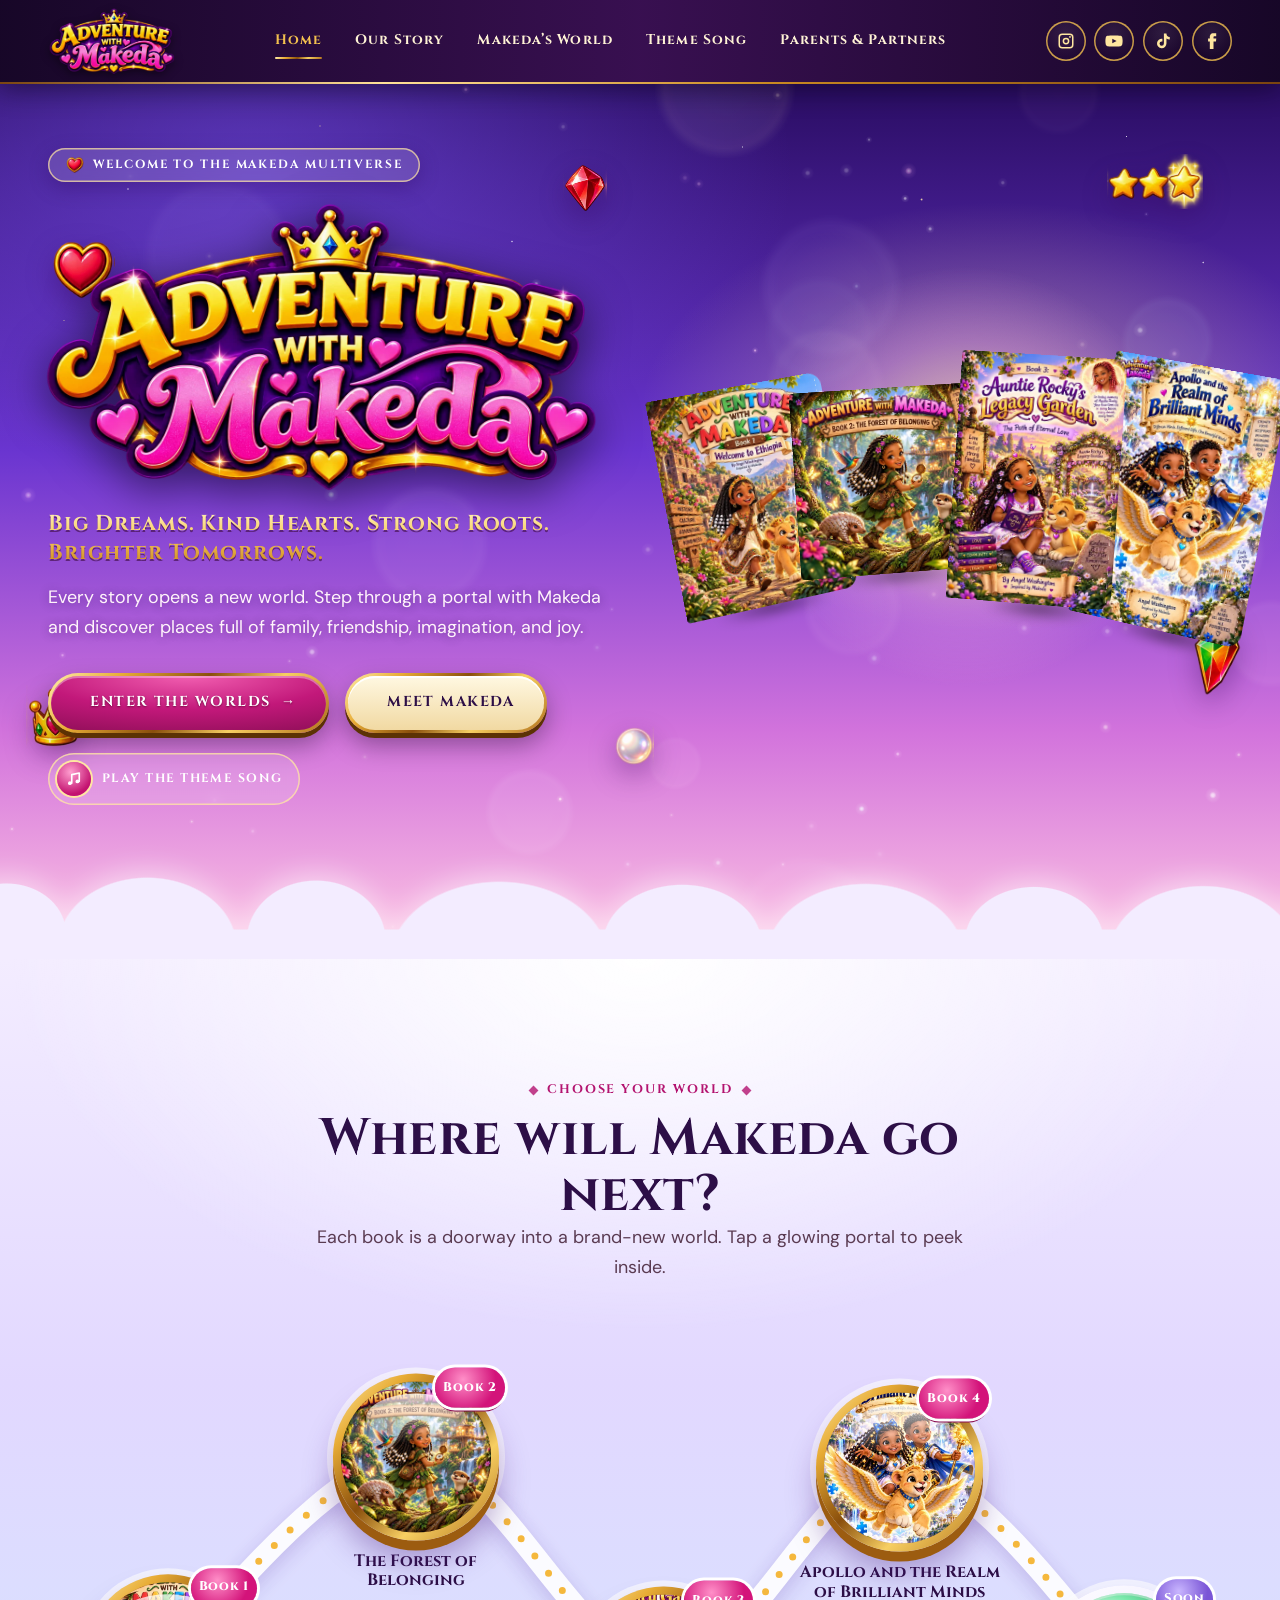
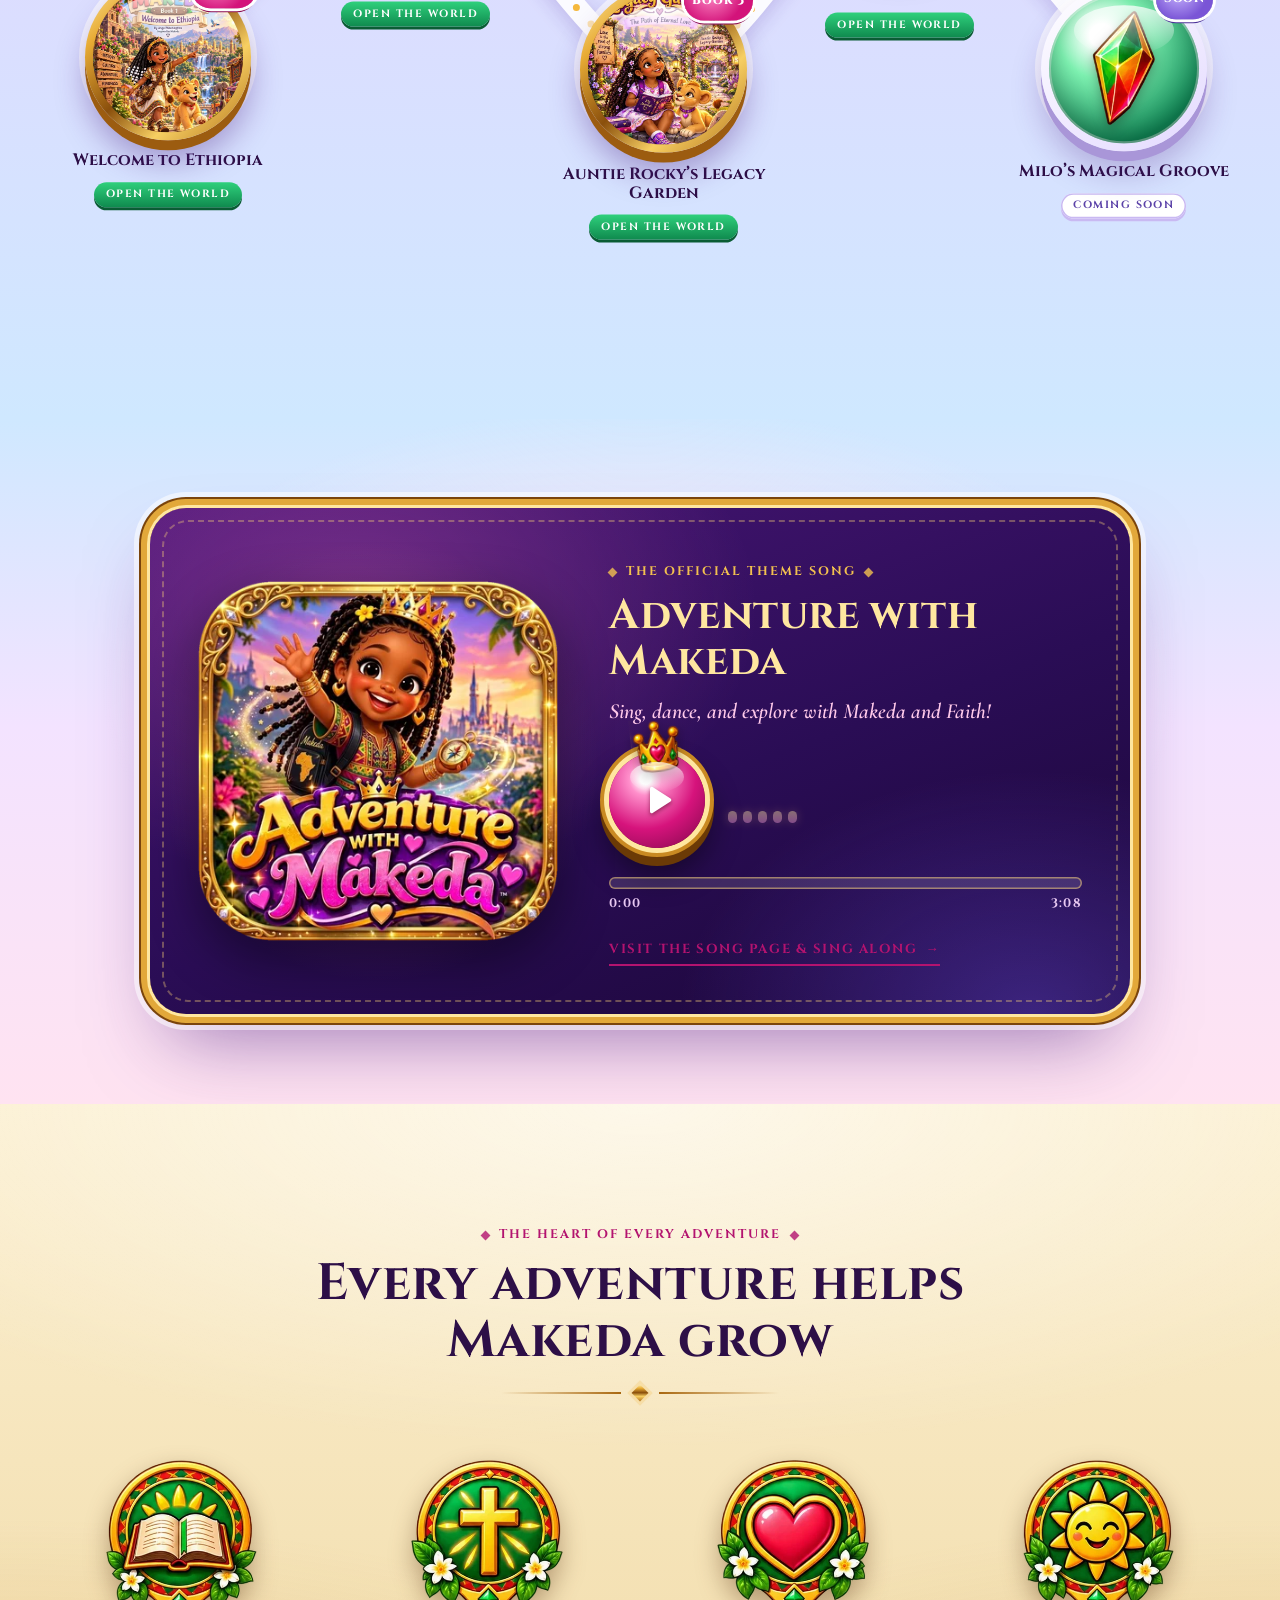
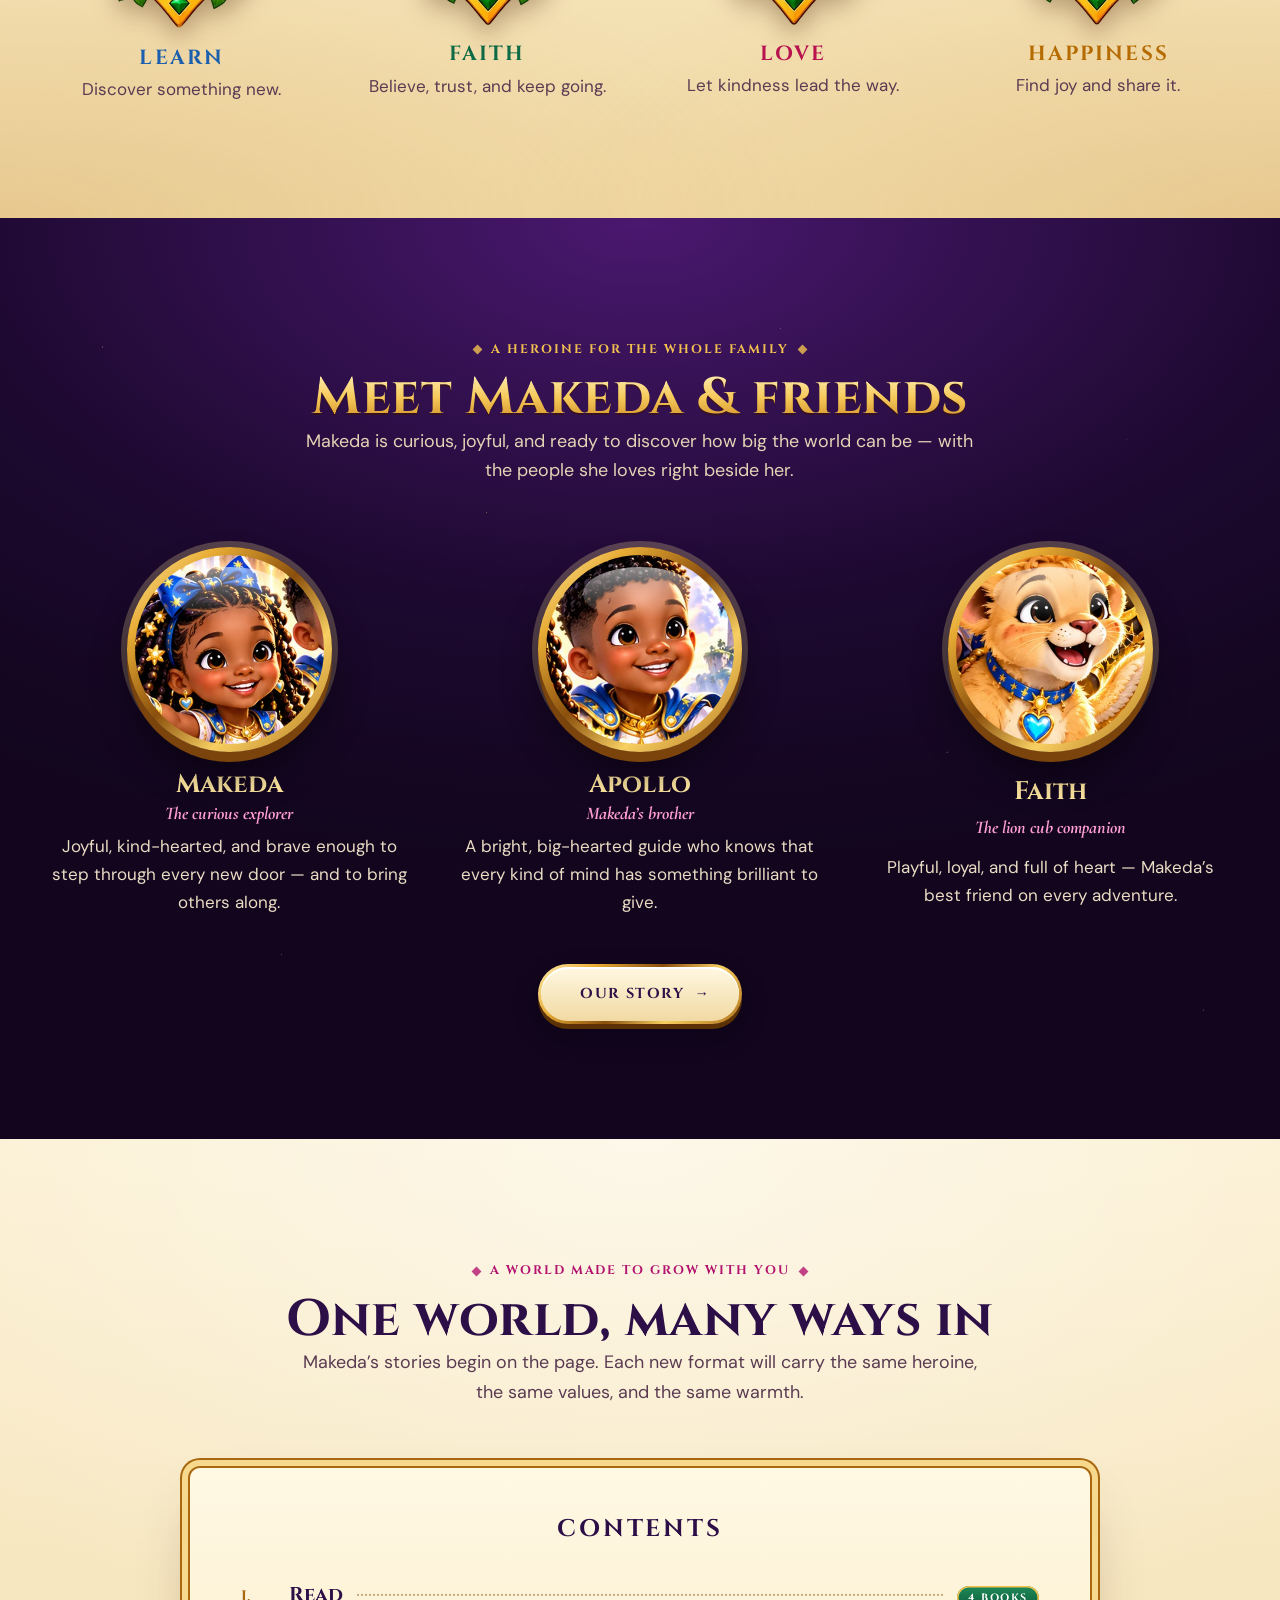
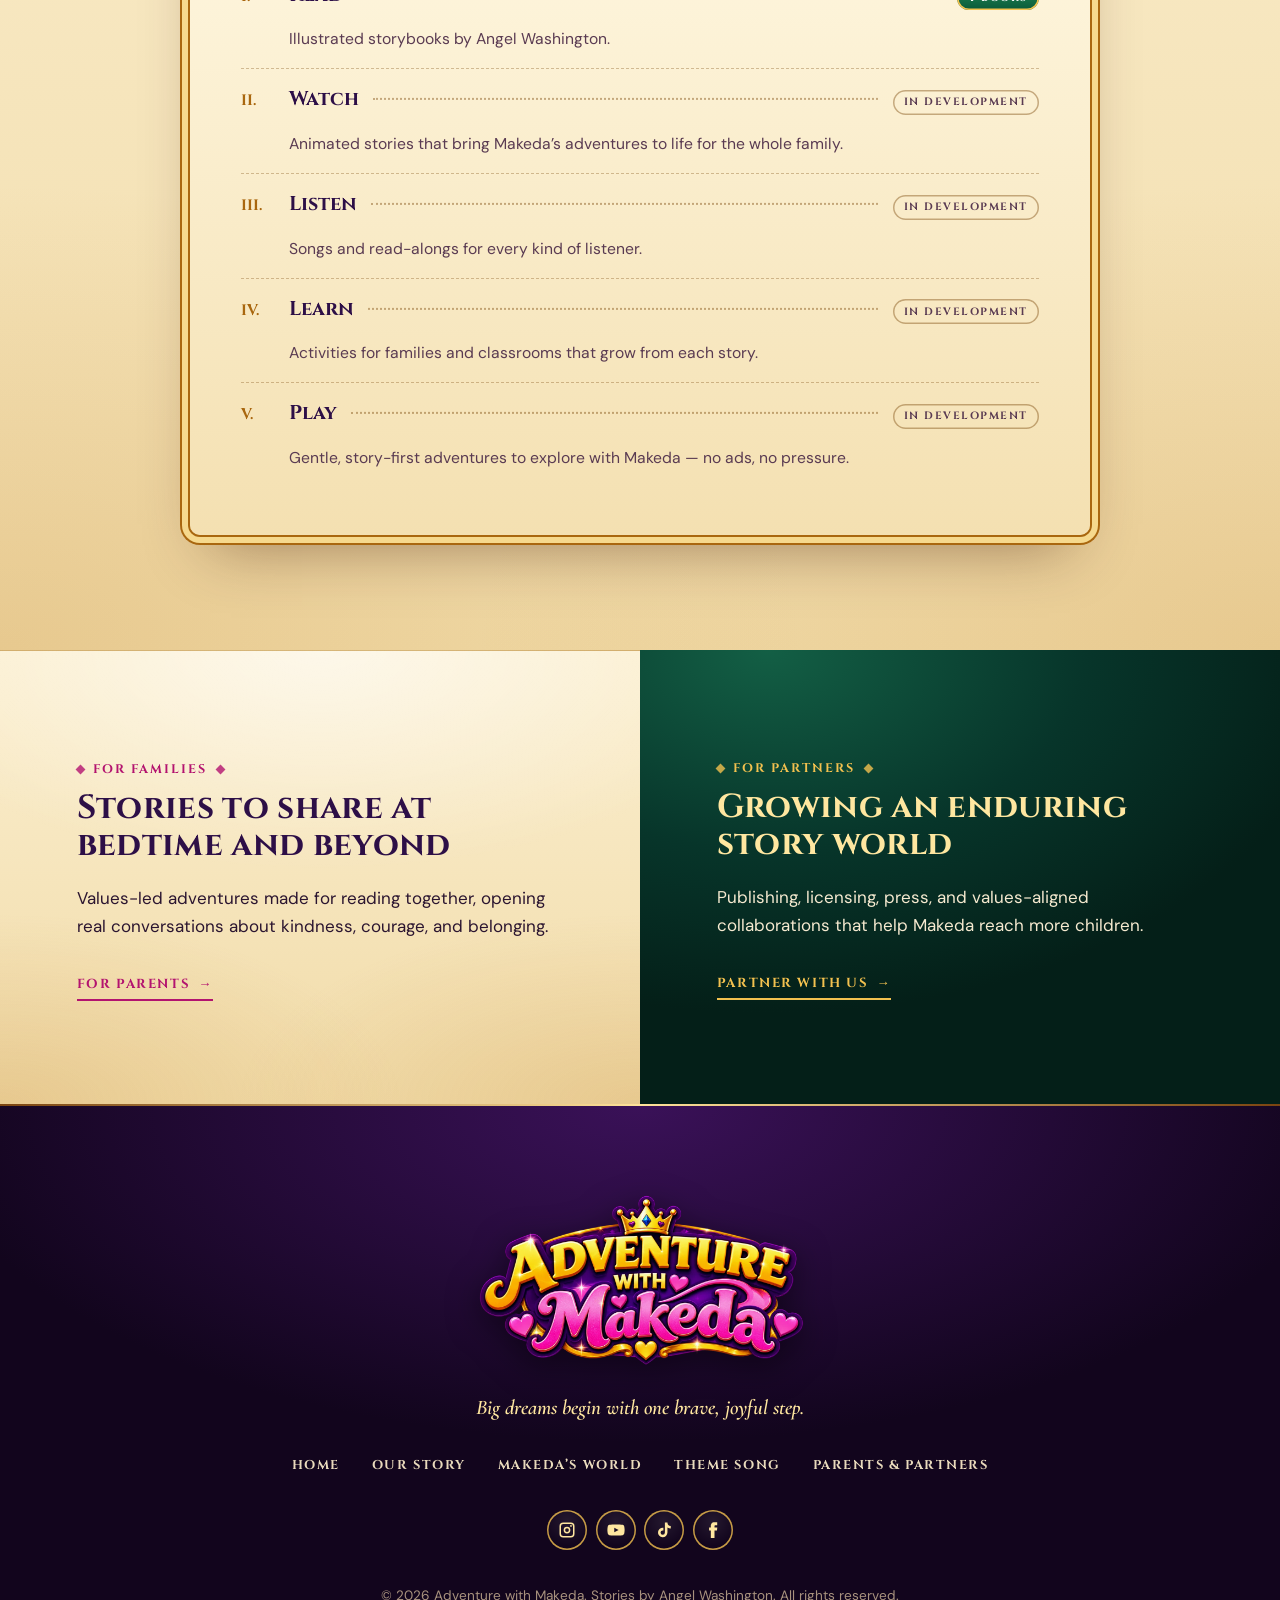
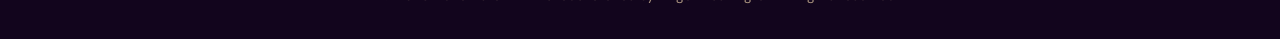
==== index.html @ 65bb21cd "Add Theme Song page with sing-along lyrics; home links to it Reusable royal player shared by home an" ====
<!doctype html>
<html lang="en">
<head>
<meta charset="utf-8">
<meta name="viewport" content="width=device-width, initial-scale=1, viewport-fit=cover">
<title>Adventure with Makeda | The Makeda Multiverse</title>
<meta name="description" content="Step into the Makeda Multiverse — storybook worlds of family, friendship, imagination, and joy, built on the values of Learn, Faith, Love, and Happiness.">
<meta name="theme-color" content="#2a0d63">
<meta property="og:title" content="Adventure with Makeda | The Makeda Multiverse">
<meta property="og:description" content="Step into the Makeda Multiverse — storybook worlds of family, friendship, imagination, and joy, built on the values of Learn, Faith, Love, and Happiness.">
<meta property="og:image" content="https://adventurewithmakeda.com/assets/book4-cover-768.webp">
<meta property="og:type" content="website">
<meta name="twitter:card" content="summary_large_image">
<link rel="apple-touch-icon" href="assets/apple-touch-icon.png">
<link rel="icon" href="favicon.png" type="image/png" sizes="64x64">
<link rel="manifest" href="manifest.json">
<link rel="preconnect" href="https://fonts.googleapis.com">
<link rel="preconnect" href="https://fonts.gstatic.com" crossorigin>
<link rel="stylesheet" href="https://fonts.googleapis.com/css2?family=Cinzel:wght@600;700;800&amp;family=Cormorant+Garamond:ital,wght@0,500;0,600;1,600;1,700&amp;family=DM+Sans:wght@400;500;700&amp;display=swap">
<link rel="preload" as="image" href="assets/logo-1200.webp" fetchpriority="high">
<link rel="stylesheet" href="styles.css?v=b2600a1d">
<script>document.documentElement.classList.add('js')</script>
</head>
<body>
<a class="skip" href="#main">Skip to content</a>
<header class="site-head">
  <div class="wrap">
    <a class="brand" href="index.html" aria-label="Adventure with Makeda — home">
      <img src="assets/logo-360.webp" srcset="assets/logo-360.webp 360w, assets/logo-720.webp 720w, assets/logo-1200.webp 1200w" sizes="128px" width="128" height="66" alt="">
    </a>
    <button class="menu-toggle" type="button" aria-expanded="false" aria-controls="primary-nav">
      <span class="bars" aria-hidden="true"><i></i><i></i><i></i></span><span class="label">Menu</span>
    </button>
    <nav class="primary-nav" id="primary-nav" aria-label="Main">
      <ul><li><a href="index.html" aria-current="page">Home</a></li><li><a href="story.html">Our Story</a></li><li><a href="world.html">Makeda&rsquo;s World</a></li><li><a href="song.html">Theme Song</a></li><li><a href="parents.html">Parents &amp; Partners</a></li></ul>
      <ul class="social" aria-label="Follow Makeda"><li><a href="https://www.instagram.com/" target="_blank" rel="noopener" aria-label="Adventure with Makeda on Instagram"><svg viewBox="0 0 24 24" aria-hidden="true" focusable="false"><path d="M7 2h10a5 5 0 0 1 5 5v10a5 5 0 0 1-5 5H7a5 5 0 0 1-5-5V7a5 5 0 0 1 5-5zm0 2a3 3 0 0 0-3 3v10a3 3 0 0 0 3 3h10a3 3 0 0 0 3-3V7a3 3 0 0 0-3-3H7zm5 3.5a4.5 4.5 0 1 1 0 9 4.5 4.5 0 0 1 0-9zm0 2a2.5 2.5 0 1 0 0 5 2.5 2.5 0 0 0 0-5zm5.3-4.1a1.2 1.2 0 1 1 0 2.4 1.2 1.2 0 0 1 0-2.4z"/></svg></a></li><li><a href="https://www.youtube.com/" target="_blank" rel="noopener" aria-label="Adventure with Makeda on YouTube"><svg viewBox="0 0 24 24" aria-hidden="true" focusable="false"><path d="M23 7.2a3 3 0 0 0-2.1-2.1C19 4.6 12 4.6 12 4.6s-7 0-8.9.5A3 3 0 0 0 1 7.2 31 31 0 0 0 .5 12a31 31 0 0 0 .5 4.8 3 3 0 0 0 2.1 2.1c1.9.5 8.9.5 8.9.5s7 0 8.9-.5a3 3 0 0 0 2.1-2.1 31 31 0 0 0 .5-4.8 31 31 0 0 0-.5-4.8zM9.7 15.1V8.9l5.8 3.1-5.8 3.1z"/></svg></a></li><li><a href="https://www.tiktok.com/" target="_blank" rel="noopener" aria-label="Adventure with Makeda on TikTok"><svg viewBox="0 0 24 24" aria-hidden="true" focusable="false"><path d="M16.6 2h-3.4v13.4a2.9 2.9 0 1 1-2.9-2.9c.3 0 .6 0 .9.1V9.1a6.3 6.3 0 1 0 5.4 6.3V8.6a8 8 0 0 0 4.4 1.3V6.5a4.5 4.5 0 0 1-4.4-4.5z"/></svg></a></li><li><a href="https://www.facebook.com/" target="_blank" rel="noopener" aria-label="Adventure with Makeda on Facebook"><svg viewBox="0 0 24 24" aria-hidden="true" focusable="false"><path d="M14 8.5V6.6c0-.9.6-1.1 1-1.1h2.6V1.6L14 1.5c-4 0-4.9 3-4.9 4.9v2.1H6.8v4h2.3v10h4.9v-10h3.3l.4-4H14z"/></svg></a></li></ul>
    </nav>
    <ul class="social" aria-label="Follow Adventure with Makeda"><li><a href="https://www.instagram.com/" target="_blank" rel="noopener" aria-label="Adventure with Makeda on Instagram"><svg viewBox="0 0 24 24" aria-hidden="true" focusable="false"><path d="M7 2h10a5 5 0 0 1 5 5v10a5 5 0 0 1-5 5H7a5 5 0 0 1-5-5V7a5 5 0 0 1 5-5zm0 2a3 3 0 0 0-3 3v10a3 3 0 0 0 3 3h10a3 3 0 0 0 3-3V7a3 3 0 0 0-3-3H7zm5 3.5a4.5 4.5 0 1 1 0 9 4.5 4.5 0 0 1 0-9zm0 2a2.5 2.5 0 1 0 0 5 2.5 2.5 0 0 0 0-5zm5.3-4.1a1.2 1.2 0 1 1 0 2.4 1.2 1.2 0 0 1 0-2.4z"/></svg></a></li><li><a href="https://www.youtube.com/" target="_blank" rel="noopener" aria-label="Adventure with Makeda on YouTube"><svg viewBox="0 0 24 24" aria-hidden="true" focusable="false"><path d="M23 7.2a3 3 0 0 0-2.1-2.1C19 4.6 12 4.6 12 4.6s-7 0-8.9.5A3 3 0 0 0 1 7.2 31 31 0 0 0 .5 12a31 31 0 0 0 .5 4.8 3 3 0 0 0 2.1 2.1c1.9.5 8.9.5 8.9.5s7 0 8.9-.5a3 3 0 0 0 2.1-2.1 31 31 0 0 0 .5-4.8 31 31 0 0 0-.5-4.8zM9.7 15.1V8.9l5.8 3.1-5.8 3.1z"/></svg></a></li><li><a href="https://www.tiktok.com/" target="_blank" rel="noopener" aria-label="Adventure with Makeda on TikTok"><svg viewBox="0 0 24 24" aria-hidden="true" focusable="false"><path d="M16.6 2h-3.4v13.4a2.9 2.9 0 1 1-2.9-2.9c.3 0 .6 0 .9.1V9.1a6.3 6.3 0 1 0 5.4 6.3V8.6a8 8 0 0 0 4.4 1.3V6.5a4.5 4.5 0 0 1-4.4-4.5z"/></svg></a></li><li><a href="https://www.facebook.com/" target="_blank" rel="noopener" aria-label="Adventure with Makeda on Facebook"><svg viewBox="0 0 24 24" aria-hidden="true" focusable="false"><path d="M14 8.5V6.6c0-.9.6-1.1 1-1.1h2.6V1.6L14 1.5c-4 0-4.9 3-4.9 4.9v2.1H6.8v4h2.3v10h4.9v-10h3.3l.4-4H14z"/></svg></a></li></ul>
  </div>
</header>
<main id="main">

<section class="sky sky-hero" aria-labelledby="hero-title">
  <div class="stars-layer" aria-hidden="true"></div>
  <img class="floaty " src="assets/deco-heart.webp" alt="" aria-hidden="true" style="left:4%;top:18%;--s:64px;--t:5.5s"><img class="floaty hide-m" src="assets/deco-gem-red.webp" alt="" aria-hidden="true" style="left:44%;top:9%;--s:44px;--t:6.5s;--dl:-2s"><img class="floaty " src="assets/deco-stars.webp" alt="" aria-hidden="true" style="right:6%;top:8%;--s:96px;--t:7s;--dl:-1s"><img class="floaty hide-m" src="assets/deco-pearl.webp" alt="" aria-hidden="true" style="left:48%;bottom:22%;--s:40px;--t:5s;--dl:-3s"><img class="floaty hide-m" src="assets/deco-gem-green.webp" alt="" aria-hidden="true" style="right:3%;bottom:30%;--s:50px;--t:6s;--dl:-4s"><img class="floaty hide-m" src="assets/deco-crown.webp" alt="" aria-hidden="true" style="left:2%;bottom:24%;--s:58px;--t:6.8s;--dl:-2.5s">
  <div class="wrap hero-grid">
    <div class="hero-copy">
      <p class="welcome"><img src="assets/deco-heart.webp" alt="">Welcome to the Makeda Multiverse</p>
      <h1 id="hero-title" class="hero-logo">
        <img src="assets/logo-1200.webp" srcset="assets/logo-360.webp 360w, assets/logo-720.webp 720w, assets/logo-1200.webp 1200w" sizes="(max-width: 860px) 88vw, 560px" width="1200" height="622" alt="Adventure with Makeda" fetchpriority="high">
      </h1>
      <p class="hero-tagline gold-type">Big Dreams. Kind Hearts. Strong Roots. Brighter Tomorrows.</p>
      <p class="lede">Every story opens a new world. Step through a portal with Makeda and discover places full of family, friendship, imagination, and joy.</p>
      <div class="actions">
        <a class="btn btn-jewel btn-lg" href="#worlds"><span class="gloss" aria-hidden="true"></span>Enter the worlds <span class="arrow" aria-hidden="true">&rarr;</span></a>
        <a class="btn btn-parchment btn-lg" href="#family"><span class="gloss" aria-hidden="true"></span>Meet Makeda</a>
      </div>
      <a class="song-chip" href="#theme" data-play-theme><span class="song-chip-note" aria-hidden="true"><svg viewBox="0 0 24 24"><path d="M9 17.5V6.2l10-2.2v11.3"/><circle cx="6.5" cy="17.5" r="2.5"/><circle cx="16.5" cy="15.3" r="2.5"/></svg></span>Play the theme song</a>
    </div>
    <div class="shelf shelf4" aria-label="Adventure with Makeda books 1 to 4">
      <div class="shelf-glow" aria-hidden="true"></div>
      <figure class="book f1 b1" style="aspect-ratio:768 / 953"><div class="cover"><img src="assets/book1-cover-768.webp" srcset="assets/book1-cover-480.webp 480w, assets/book1-cover-768.webp 768w" sizes="(max-width: 860px) 120px, 210px" width="768" height="953" fetchpriority="high" alt="Cover of Adventure with Makeda, Book 1: Welcome to Ethiopia. Makeda points toward a golden city and waterfalls, walking beside Faith, her lion cub."></div></figure>
      <figure class="book f2 b2" style="aspect-ratio:1"><div class="cover"><img src="assets/book2-cover-v2-1024.webp" srcset="assets/book2-cover-v2-640.webp 640w, assets/book2-cover-v2-1024.webp 1024w" sizes="(max-width: 860px) 120px, 200px" width="1024" height="1024" fetchpriority="high" alt="Cover of Adventure with Makeda, Book 2: The Forest of Belonging. Makeda walks along a mossy branch holding a compass, with a hummingbird on her shoulder and forest friends nearby."></div></figure>
      <figure class="book f3 b3" style="aspect-ratio:2 / 3"><div class="cover"><img src="assets/book3-cover-768.webp" srcset="assets/book3-cover-480.webp 480w, assets/book3-cover-768.webp 768w" sizes="(max-width: 860px) 110px, 200px" width="768" height="1152" fetchpriority="high" alt="Cover of Adventure with Makeda, Book 3: Auntie Rocky&rsquo;s Legacy Garden, The Path of Eternal Love. Makeda writes in her journal in a blooming garden with Faith beside her."></div></figure>
      <figure class="book f4 b4" style="aspect-ratio:2 / 3"><div class="cover"><img src="assets/book4-cover-768.webp" srcset="assets/book4-cover-480.webp 480w, assets/book4-cover-768.webp 768w" sizes="(max-width: 860px) 120px, 210px" width="768" height="1152" fetchpriority="high" alt="Cover of Adventure with Makeda, Book 4: Apollo and the Realm of Brilliant Minds. Makeda and her brother Apollo ride Faith, a winged lion cub, through a sky of floating islands and waterfalls."></div></figure>
    </div>
  </div>
  <div class="clouds to-lavender" aria-hidden="true"></div>
</section>

<section class="section map-section" id="worlds" aria-labelledby="worlds-title">
  <div class="wrap">
    <header class="section-head reveal">
      <p class="eyebrow">Choose your world</p>
      <h2 id="worlds-title" class="display-l">Where will Makeda go next?</h2>
      <p class="lede">Each book is a doorway into a brand-new world. Tap a glowing portal to peek inside.</p>
    </header>
    <div class="map" data-map>
  <svg class="trail" aria-hidden="true"><path class="base"/><path class="dots"/></svg>
  <ol class="nodes" style="list-style:none;margin:0;padding:0" aria-label="Worlds of the Makeda Multiverse"><li class="node" style="--x:10%;--y:62%;--mx:30%;--my:8%;--dl:-0.0s"><button class="portal" type="button" data-world="ethiopia" aria-label="Book 1: Welcome to Ethiopia. Open this world."><span class="badge-num" aria-hidden="true">Book 1</span><img src="assets/book1-cover-480.webp" alt="" style="--op:48% 50%" loading="lazy" decoding="async"></button><span class="node-title">Welcome to Ethiopia</span><span class="node-tag">Open the world</span></li><li class="node" style="--x:31%;--y:28%;--mx:70%;--my:27%;--dl:-0.9s"><button class="portal" type="button" data-world="forest" aria-label="Book 2: The Forest of Belonging. Open this world."><span class="badge-num" aria-hidden="true">Book 2</span><img src="assets/book2-cover-v2-640.webp" alt="" style="--op:50% 55%" loading="lazy" decoding="async"></button><span class="node-title">The Forest of Belonging</span><span class="node-tag">Open the world</span></li><li class="node" style="--x:52%;--y:66%;--mx:32%;--my:47%;--dl:-1.8s"><button class="portal" type="button" data-world="garden" aria-label="Book 3: Auntie Rocky&rsquo;s Legacy Garden. Open this world."><span class="badge-num" aria-hidden="true">Book 3</span><img src="assets/book3-cover-480.webp" alt="" style="--op:42% 55%" loading="lazy" decoding="async"></button><span class="node-title">Auntie Rocky&rsquo;s Legacy Garden</span><span class="node-tag">Open the world</span></li><li class="node" style="--x:72%;--y:30%;--mx:68%;--my:67%;--dl:-2.7s"><button class="portal" type="button" data-world="realm" aria-label="Book 4: Apollo and the Realm of Brilliant Minds. Open this world."><span class="badge-num" aria-hidden="true">Book 4</span><img src="assets/book4-cover-480.webp" alt="" style="--op:50% 52%" loading="lazy" decoding="async"></button><span class="node-title">Apollo and the Realm of Brilliant Minds</span><span class="node-tag">Open the world</span></li><li class="node" style="--x:91%;--y:64%;--mx:34%;--my:88%;--dl:-3.6s"><button class="portal soon" type="button" data-world="milo" aria-label="Milo&rsquo;s Magical Groove. Coming soon."><span class="badge-num" aria-hidden="true">Soon</span><span class="orb" style="--c1:#7df0b0;--c2:#118a58"><img src="assets/deco-gem-green.webp" alt="" loading="lazy" decoding="async"></span></button><span class="node-title">Milo&rsquo;s Magical Groove</span><span class="node-tag soon">Coming soon</span></li></ol>
</div>
  </div>
</section>

<section class="section theme-section" id="theme" aria-labelledby="theme-title">
  <div class="wrap">
    <div class="royal-player reveal" data-player>
      <div class="rp-art">
        <span class="rp-halo" aria-hidden="true"></span>
        <img src="assets/theme-cover-800.webp" srcset="assets/theme-cover-400.webp 400w, assets/theme-cover-800.webp 800w" sizes="(max-width: 860px) 72vw, 360px" width="800" height="800" alt="Theme song artwork: Makeda waving in her crown, holding a compass, above the Adventure with Makeda logo." loading="lazy" decoding="async">
      </div>
      <div class="rp-body">
        <p class="eyebrow">The official theme song</p>
        <h2 id="theme-title" class="display-m">Adventure with Makeda</h2>
        <p class="rp-sub">Sing, dance, and explore with Makeda and Faith!</p>
        <div class="rp-controls">
          <button class="rp-play" type="button" data-play aria-label="Play the theme song">
            <img class="rp-crown" src="assets/deco-crown.webp" alt="" aria-hidden="true">
            <svg class="i-play" viewBox="0 0 24 24" aria-hidden="true"><path d="M8 5.5v13a1 1 0 0 0 1.5.86l10.2-6.5a1 1 0 0 0 0-1.72L9.5 4.64A1 1 0 0 0 8 5.5z"/></svg>
            <svg class="i-pause" viewBox="0 0 24 24" aria-hidden="true"><rect x="6" y="5" width="4.2" height="14" rx="1.4"/><rect x="13.8" y="5" width="4.2" height="14" rx="1.4"/></svg>
          </button>
          <div class="rp-eq" aria-hidden="true"><i></i><i></i><i></i><i></i><i></i></div>
        </div>
        <div class="rp-progress" aria-hidden="true"><span class="rp-bar"></span></div>
        <p class="rp-time"><span data-cur>0:00</span><span>3:08</span></p>
        <div class="rp-more"><a class="text-link" href="song.html">Visit the song page &amp; sing along <span class="arrow" aria-hidden="true">&rarr;</span></a></div>
      </div>
      <audio preload="none" src="assets/audio/makeda-theme-v1.mp3"></audio>
    </div>
  </div>
</section>

<section class="section parchment" aria-labelledby="values-title">
  <div class="wrap">
    <header class="section-head reveal">
      <p class="eyebrow">The heart of every adventure</p>
      <h2 id="values-title" class="display-l">Every adventure helps Makeda grow</h2>
      <div class="flourish" aria-hidden="true"><span></span></div>
    </header>
    
<ul class="values-list" data-stagger>
  <li class="value learn reveal"><div class="medal"><img src="assets/value-learn.webp" width="293" height="324" alt="" loading="lazy" decoding="async"></div><h3>Learn</h3><p>Discover something new.</p></li>
  <li class="value faith reveal"><div class="medal"><img src="assets/value-faith.webp" width="297" height="322" alt="" loading="lazy" decoding="async"></div><h3>Faith</h3><p>Believe, trust, and keep going.</p></li>
  <li class="value love reveal"><div class="medal"><img src="assets/value-love.webp" width="293" height="317" alt="" loading="lazy" decoding="async"></div><h3>Love</h3><p>Let kindness lead the way.</p></li>
  <li class="value happiness reveal"><div class="medal"><img src="assets/value-happiness.webp" width="290" height="314" alt="" loading="lazy" decoding="async"></div><h3>Happiness</h3><p>Find joy and share it.</p></li>
</ul>
  </div>
</section>

<section class="section plum starfield on-dark" id="family" aria-labelledby="family-title">
  <div class="wrap">
    <header class="section-head reveal">
      <p class="eyebrow">A heroine for the whole family</p>
      <h2 id="family-title" class="display-l gold-type">Meet Makeda &amp; friends</h2>
      <p class="lede">Makeda is curious, joyful, and ready to discover how big the world can be &mdash; with the people she loves right beside her.</p>
    </header>
    
<ul class="family-row" data-stagger>
  <li class="cameo reveal"><div class="ring"><img src="assets/cameo-makeda.webp" width="320" height="320" alt="Makeda, smiling, with a blue star bow in her beaded braids." loading="lazy" decoding="async"></div>
    <h3>Makeda</h3><p class="role">The curious explorer</p><p>Joyful, kind-hearted, and brave enough to step through every new door &mdash; and to bring others along.</p></li>
  <li class="cameo reveal"><div class="ring"><img src="assets/cameo-apollo.webp" width="320" height="320" alt="Apollo, Makeda&rsquo;s brother, grinning in a blue and gold cape." loading="lazy" decoding="async"></div>
    <h3>Apollo</h3><p class="role">Makeda&rsquo;s brother</p><p>A bright, big-hearted guide who knows that every kind of mind has something brilliant to give.</p></li>
  <li class="cameo reveal"><div class="ring"><img src="assets/cameo-faith.webp" width="320" height="320" alt="Faith, a golden lion cub with a blue heart pendant, laughing." loading="lazy" decoding="async"></div>
    <h3>Faith</h3><p class="role">The lion cub companion</p><p>Playful, loyal, and full of heart &mdash; Makeda&rsquo;s best friend on every adventure.</p></li>
</ul>
    <div class="actions" style="justify-content:center;margin-top:3rem"><a class="btn btn-parchment btn-lg" href="story.html"><span class="gloss" aria-hidden="true"></span>Our story <span class="arrow" aria-hidden="true">&rarr;</span></a></div>
  </div>
</section>

<section class="section parchment" aria-labelledby="ways-title">
  <div class="wrap">
    <header class="section-head reveal">
      <p class="eyebrow">A world made to grow with you</p>
      <h2 id="ways-title" class="display-l">One world, many ways in</h2>
      <p class="lede">Makeda&rsquo;s stories begin on the page. Each new format will carry the same heroine, the same values, and the same warmth.</p>
    </header>
    <div class="toc reveal">
      <h3>Contents</h3>
      <ol>
        <li><span class="t">Read</span><span class="leader" aria-hidden="true"></span><span class="status now">4 books</span><p class="d">Illustrated storybooks by Angel Washington.</p></li>
        <li><span class="t">Watch</span><span class="leader" aria-hidden="true"></span><span class="status">In development</span><p class="d">Animated stories that bring Makeda&rsquo;s adventures to life for the whole family.</p></li>
        <li><span class="t">Listen</span><span class="leader" aria-hidden="true"></span><span class="status">In development</span><p class="d">Songs and read-alongs for every kind of listener.</p></li>
        <li><span class="t">Learn</span><span class="leader" aria-hidden="true"></span><span class="status">In development</span><p class="d">Activities for families and classrooms that grow from each story.</p></li>
        <li><span class="t">Play</span><span class="leader" aria-hidden="true"></span><span class="status">In development</span><p class="d">Gentle, story-first adventures to explore with Makeda &mdash; no ads, no pressure.</p></li>
      </ol>
    </div>
  </div>
</section>

<section class="doors" aria-label="For families and partners">
  <div class="door family parchment reveal" style="border-top:1px solid rgba(160,110,30,.3)">
    <p class="eyebrow">For families</p>
    <h2 class="display-m">Stories to share at bedtime and beyond</h2>
    <p>Values-led adventures made for reading together, opening real conversations about kindness, courage, and belonging.</p>
    <div class="actions"><a class="text-link" href="parents.html#families">For parents <span class="arrow" aria-hidden="true">&rarr;</span></a></div>
  </div>
  <div class="door partners emerald on-dark reveal">
    <p class="eyebrow">For partners</p>
    <h2 class="display-m">Growing an enduring story world</h2>
    <p>Publishing, licensing, press, and values-aligned collaborations that help Makeda reach more children.</p>
    <div class="actions"><a class="text-link" href="parents.html#partners">Partner with us <span class="arrow" aria-hidden="true">&rarr;</span></a></div>
  </div>
</section>
<dialog class="world-card" id="world-ethiopia" aria-labelledby="wd-ethiopia">
  <button class="world-close" type="button" data-close aria-label="Close">&times;</button>
  <div class="world-inner"><figure class="book b1" style="aspect-ratio:768 / 953"><div class="cover"><img src="assets/book1-cover-768.webp" srcset="assets/book1-cover-480.webp 480w, assets/book1-cover-768.webp 768w" sizes="(max-width: 860px) 56vw, 260px" width="768" height="953" loading="lazy" decoding="async" alt="Cover of Adventure with Makeda, Book 1: Welcome to Ethiopia. Makeda points toward a golden city and waterfalls, walking beside Faith, her lion cub."></div></figure><div><p class="eyebrow">Book 1 &middot; by Angel Washington</p>
      <h2 id="wd-ethiopia">Welcome to Ethiopia</h2>
      <p class="tagline">Explore. Learn. Be Kind. Make a Brighter World.</p>
      <p>Makeda and Faith set out on their very first adventure, full of history, culture, kindness, and wonder.</p>
      <div class="actions"><a class="btn btn-jewel btn-lg" href="parents.html#partners"><span class="gloss" aria-hidden="true"></span>Ask about this book <span class="arrow" aria-hidden="true">&rarr;</span></a></div></div></div>
</dialog>
<dialog class="world-card" id="world-forest" aria-labelledby="wd-forest">
  <button class="world-close" type="button" data-close aria-label="Close">&times;</button>
  <div class="world-inner"><figure class="book b2" style="aspect-ratio:1"><div class="cover"><img src="assets/book2-cover-v2-1024.webp" srcset="assets/book2-cover-v2-640.webp 640w, assets/book2-cover-v2-1024.webp 1024w" sizes="(max-width: 860px) 56vw, 260px" width="1024" height="1024" loading="lazy" decoding="async" alt="Cover of Adventure with Makeda, Book 2: The Forest of Belonging. Makeda walks along a mossy branch holding a compass, with a hummingbird on her shoulder and forest friends nearby."></div></figure><div><p class="eyebrow">Book 2 &middot; by Angel Washington</p>
      <h2 id="wd-forest">The Forest of Belonging</h2>
      <p class="tagline">A forest where every voice belongs.</p>
      <p>A glowing compass leads Makeda into an enchanted forest full of new friends.</p>
      <div class="actions"><a class="btn btn-jewel btn-lg" href="parents.html#partners"><span class="gloss" aria-hidden="true"></span>Ask about this book <span class="arrow" aria-hidden="true">&rarr;</span></a></div></div></div>
</dialog>
<dialog class="world-card" id="world-garden" aria-labelledby="wd-garden">
  <button class="world-close" type="button" data-close aria-label="Close">&times;</button>
  <div class="world-inner"><figure class="book b3" style="aspect-ratio:2 / 3"><div class="cover"><img src="assets/book3-cover-768.webp" srcset="assets/book3-cover-480.webp 480w, assets/book3-cover-768.webp 768w" sizes="(max-width: 860px) 56vw, 260px" width="768" height="1152" loading="lazy" decoding="async" alt="Cover of Adventure with Makeda, Book 3: Auntie Rocky&rsquo;s Legacy Garden, The Path of Eternal Love. Makeda writes in her journal in a blooming garden with Faith beside her."></div></figure><div><p class="eyebrow">Book 3 &middot; by Angel Washington</p>
      <h2 id="wd-garden">Auntie Rocky&rsquo;s Legacy Garden</h2>
      <p class="tagline">The Path of Eternal Love.</p>
      <p>In a garden in full bloom, Makeda discovers how love lives on in every lesson, every dream, and every heart.</p>
      <div class="actions"><a class="btn btn-jewel btn-lg" href="parents.html#partners"><span class="gloss" aria-hidden="true"></span>Ask about this book <span class="arrow" aria-hidden="true">&rarr;</span></a></div></div></div>
</dialog>
<dialog class="world-card" id="world-realm" aria-labelledby="wd-realm">
  <button class="world-close" type="button" data-close aria-label="Close">&times;</button>
  <div class="world-inner"><figure class="book b4" style="aspect-ratio:2 / 3"><div class="cover"><img src="assets/book4-cover-768.webp" srcset="assets/book4-cover-480.webp 480w, assets/book4-cover-768.webp 768w" sizes="(max-width: 860px) 56vw, 260px" width="768" height="1152" loading="lazy" decoding="async" alt="Cover of Adventure with Makeda, Book 4: Apollo and the Realm of Brilliant Minds. Makeda and her brother Apollo ride Faith, a winged lion cub, through a sky of floating islands and waterfalls."></div></figure><div><p class="eyebrow">Book 4 &middot; by Angel Washington</p>
      <h2 id="wd-realm">Apollo and the Realm of Brilliant Minds</h2>
      <p class="tagline">Different Minds. Different Gifts. One Beautiful World.</p>
      <p>Makeda, her brother Apollo, and Faith soar into a sky of floating islands where every kind of mind shines.</p>
      <div class="actions"><a class="btn btn-jewel btn-lg" href="parents.html#partners"><span class="gloss" aria-hidden="true"></span>Ask about this book <span class="arrow" aria-hidden="true">&rarr;</span></a></div></div></div>
</dialog>
<dialog class="world-card" id="world-milo" aria-labelledby="wd-milo">
  <button class="world-close" type="button" data-close aria-label="Close">&times;</button>
  <div class="world-inner"><div class="soon-orb"><span class="orb" style="--c1:#7df0b0;--c2:#118a58;aspect-ratio:1;display:grid"><img src="assets/deco-gem-green.webp" alt="" style="width:46%"></span></div><div><p class="eyebrow">A world being imagined</p>
      <h2 id="wd-milo">Milo&rsquo;s Magical Groove</h2>
      <p class="tagline">This portal is still sparkling into shape.</p>
      <p>Music, teamwork, and cousin-sized joy. Check back soon &mdash; new worlds open as each story is ready.</p></div></div>
</dialog>
</main>
<footer class="site-foot">
  <div class="wrap">
    <a class="foot-logo" href="index.html" aria-label="Adventure with Makeda — home">
      <img src="assets/logo-720.webp" srcset="assets/logo-360.webp 360w, assets/logo-720.webp 720w, assets/logo-1200.webp 1200w" sizes="330px" width="330" height="171" alt="" loading="lazy" decoding="async">
    </a>
    <p class="foot-tag">Big dreams begin with one brave, joyful step.</p>
    <nav class="foot-nav" aria-label="Footer"><ul><li><a href="index.html">Home</a></li><li><a href="story.html">Our Story</a></li><li><a href="world.html">Makeda&rsquo;s World</a></li><li><a href="song.html">Theme Song</a></li><li><a href="parents.html">Parents &amp; Partners</a></li></ul></nav>
    <ul class="social" aria-label="Follow Adventure with Makeda"><li><a href="https://www.instagram.com/" target="_blank" rel="noopener" aria-label="Adventure with Makeda on Instagram"><svg viewBox="0 0 24 24" aria-hidden="true" focusable="false"><path d="M7 2h10a5 5 0 0 1 5 5v10a5 5 0 0 1-5 5H7a5 5 0 0 1-5-5V7a5 5 0 0 1 5-5zm0 2a3 3 0 0 0-3 3v10a3 3 0 0 0 3 3h10a3 3 0 0 0 3-3V7a3 3 0 0 0-3-3H7zm5 3.5a4.5 4.5 0 1 1 0 9 4.5 4.5 0 0 1 0-9zm0 2a2.5 2.5 0 1 0 0 5 2.5 2.5 0 0 0 0-5zm5.3-4.1a1.2 1.2 0 1 1 0 2.4 1.2 1.2 0 0 1 0-2.4z"/></svg></a></li><li><a href="https://www.youtube.com/" target="_blank" rel="noopener" aria-label="Adventure with Makeda on YouTube"><svg viewBox="0 0 24 24" aria-hidden="true" focusable="false"><path d="M23 7.2a3 3 0 0 0-2.1-2.1C19 4.6 12 4.6 12 4.6s-7 0-8.9.5A3 3 0 0 0 1 7.2 31 31 0 0 0 .5 12a31 31 0 0 0 .5 4.8 3 3 0 0 0 2.1 2.1c1.9.5 8.9.5 8.9.5s7 0 8.9-.5a3 3 0 0 0 2.1-2.1 31 31 0 0 0 .5-4.8 31 31 0 0 0-.5-4.8zM9.7 15.1V8.9l5.8 3.1-5.8 3.1z"/></svg></a></li><li><a href="https://www.tiktok.com/" target="_blank" rel="noopener" aria-label="Adventure with Makeda on TikTok"><svg viewBox="0 0 24 24" aria-hidden="true" focusable="false"><path d="M16.6 2h-3.4v13.4a2.9 2.9 0 1 1-2.9-2.9c.3 0 .6 0 .9.1V9.1a6.3 6.3 0 1 0 5.4 6.3V8.6a8 8 0 0 0 4.4 1.3V6.5a4.5 4.5 0 0 1-4.4-4.5z"/></svg></a></li><li><a href="https://www.facebook.com/" target="_blank" rel="noopener" aria-label="Adventure with Makeda on Facebook"><svg viewBox="0 0 24 24" aria-hidden="true" focusable="false"><path d="M14 8.5V6.6c0-.9.6-1.1 1-1.1h2.6V1.6L14 1.5c-4 0-4.9 3-4.9 4.9v2.1H6.8v4h2.3v10h4.9v-10h3.3l.4-4H14z"/></svg></a></li></ul>
    <small>&copy; 2026 Adventure with Makeda. Stories by Angel Washington. All rights reserved.</small>
  </div>
</footer>
<script src="site.js?v=b2600a1d" defer></script>
<script src="enchant.js?v=b2600a1d" defer></script>
</body>
</html>
---- styles.css ----
/* ==========================================================================
   Adventure with Makeda — storybook design system
   Art direction: Book 2 "The Forest of Belonging" illustration, framed in
   dimensional gold, royal plum, emerald and parchment.
   ========================================================================== */

:root {
  --plum-950: #12051d;
  --plum-900: #1d0930;
  --plum-800: #2d0f47;
  --plum-700: #45166a;
  --magenta: #b3136f;
  --magenta-hi: #e2439f;
  --emerald-950: #041f18;
  --emerald-900: #07352a;
  --emerald-700: #0e5c43;
  --leaf: #3f9a52;
  --gold: #f3c14f;
  --gold-hi: #ffe7a0;
  --gold-deep: #a9670f;
  --gold-shadow: #5c3204;
  --parchment: #f8e8c3;
  --parchment-deep: #ecd198;
  --ink: #2b1530;
  --ink-soft: #5a3b52;
  --cream: #fff5dc;

  --gold-metal: linear-gradient(135deg, #fff0b0 0%, #e8ac35 22%, #8a4f0c 48%, #f7cf62 70%, #b0701a 100%);
  --gold-text: linear-gradient(180deg, #fff3bf 0%, #f6c95a 48%, #c9831c 100%);

  --display: 'Cinzel', 'Trajan Pro', Georgia, serif;
  --story: 'Cormorant Garamond', Georgia, serif;
  --body: 'DM Sans', system-ui, sans-serif;

  --wrap: 1240px;
  --gutter: clamp(1rem, 4vw, 3rem);
  --header-h: 84px;
  --radius: 22px;
  --ease: cubic-bezier(.2, .8, .2, 1);
}

*, *::before, *::after { box-sizing: border-box; }
html { scroll-behavior: smooth; scroll-padding-top: calc(var(--header-h) + 12px); -webkit-text-size-adjust: 100%; }
body {
  margin: 0;
  font: 400 1.0625rem/1.65 var(--body);
  color: var(--ink);
  background: var(--plum-950);
  -webkit-font-smoothing: antialiased;
  text-rendering: optimizeLegibility;
}
img { display: block; max-width: 100%; height: auto; }
a { color: inherit; }
h1, h2, h3 { font-family: var(--display); font-weight: 700; line-height: 1.1; margin: 0; letter-spacing: .01em; }
p { margin: 0 0 1em; }
.wrap { width: min(100% - 2 * var(--gutter), var(--wrap)); margin-inline: auto; }
.sr-only { position: absolute !important; width: 1px; height: 1px; padding: 0; margin: -1px; overflow: hidden; clip: rect(0 0 0 0); white-space: nowrap; border: 0; }

:focus-visible { outline: 3px solid var(--gold-hi); outline-offset: 3px; border-radius: 6px; }
.skip { position: fixed; left: 1rem; top: -4rem; z-index: 200; padding: .75rem 1.1rem; border-radius: 999px; background: var(--gold-hi); color: var(--plum-900); font: 700 .85rem var(--body); text-decoration: none; transition: top .2s; }
.skip:focus { top: 1rem; }

/* ---------- shared type ---------- */
.eyebrow {
  display: inline-flex; align-items: center; gap: .6rem;
  margin: 0 0 .9rem;
  font: 700 .78rem/1 var(--display); letter-spacing: .16em; text-transform: uppercase;
  color: var(--magenta);
}
.eyebrow::before, .eyebrow::after { content: ""; width: 7px; height: 7px; background: currentColor; transform: rotate(45deg); opacity: .8; }
.on-dark .eyebrow { color: var(--gold); }
.display-xl { font-size: clamp(2.3rem, 5.2vw, 4.4rem); }
.display-l { font-size: clamp(2rem, 4vw, 3.4rem); }
.display-m { font-size: clamp(1.5rem, 2.6vw, 2.15rem); }
.gold-type {
  color: var(--gold);
  background: var(--gold-text); -webkit-background-clip: text; background-clip: text; -webkit-text-fill-color: transparent;
  filter: drop-shadow(0 2px 0 rgba(60, 20, 0, .55));
}
.lede { font-size: clamp(1.08rem, 1.4vw, 1.22rem); max-width: 38em; }
.story-quote { font: italic 600 clamp(1.5rem, 3vw, 2.4rem)/1.3 var(--story); margin: 0; }
.on-dark { color: #f6ead0; }
.center { text-align: center; }
.center .lede { margin-inline: auto; }

/* ornament divider (diamond + rules) */
.flourish { display: flex; align-items: center; justify-content: center; gap: .8rem; margin: 1.1rem auto 1.6rem; color: var(--gold-deep); }
.flourish::before, .flourish::after { content: ""; height: 2px; width: min(120px, 22vw); background: linear-gradient(90deg, transparent, currentColor); }
.flourish::after { transform: scaleX(-1); }
.flourish span { width: 12px; height: 12px; transform: rotate(45deg); background: var(--gold-metal); box-shadow: 0 0 0 3px rgba(243, 193, 79, .25); }
.on-dark .flourish { color: var(--gold); }

/* ---------- buttons ---------- */
.btn {
  --lift: 0px;
  display: inline-flex; align-items: center; justify-content: center; gap: .65rem;
  min-height: 52px; padding: .85rem 1.6rem;
  border: 0; border-radius: 999px; cursor: pointer;
  font: 700 .82rem/1 var(--display); letter-spacing: .1em; text-transform: uppercase; text-decoration: none;
  position: relative; isolation: isolate;
  transform: translateY(var(--lift));
  transition: transform .25s var(--ease), box-shadow .25s var(--ease), filter .25s;
}
.btn::before { /* gold bezel */
  content: ""; position: absolute; inset: 0; border-radius: inherit; z-index: -2;
  background: var(--gold-metal);
  box-shadow: 0 5px 0 var(--gold-shadow), 0 12px 24px rgba(10, 0, 20, .35);
}
.btn::after { /* jewel face */
  content: ""; position: absolute; inset: 3px; border-radius: inherit; z-index: -1;
}
.btn-jewel { color: #fff; text-shadow: 0 1px 2px rgba(60, 0, 30, .6); }
.btn-jewel::after { background: radial-gradient(120% 140% at 50% 0%, #f25fb1 0%, #c2187a 45%, #7c0b4b 100%); box-shadow: inset 0 2px 0 rgba(255, 255, 255, .35); }
.btn-parchment { color: var(--plum-800); }
.btn-parchment::after { background: linear-gradient(180deg, #fff8e2, #f1d9a2); box-shadow: inset 0 2px 0 #fff; }
.btn-emerald { color: #fff7da; text-shadow: 0 1px 2px rgba(0, 30, 10, .6); }
.btn-emerald::after { background: radial-gradient(120% 140% at 50% 0%, #4fc27a 0%, #117048 50%, #06402b 100%); box-shadow: inset 0 2px 0 rgba(255, 255, 255, .3); }
.btn .arrow { transition: transform .25s var(--ease); }
@media (hover: hover) {
  .btn:hover { --lift: -3px; filter: brightness(1.07); }
  .btn:hover .arrow { transform: translateX(4px); }
}
.btn:active { --lift: 2px; }
.btn:active::before { box-shadow: 0 2px 0 var(--gold-shadow), 0 6px 12px rgba(10, 0, 20, .3); }
.actions { display: flex; flex-wrap: wrap; gap: 1rem; margin-top: 1.9rem; }
.center .actions { justify-content: center; }

.text-link {
  display: inline-flex; align-items: center; gap: .5rem;
  font: 700 .82rem/1 var(--display); letter-spacing: .12em; text-transform: uppercase; text-decoration: none;
  color: var(--magenta); padding: .5rem 0; border-bottom: 2px solid currentColor;
}
.on-dark .text-link { color: var(--gold); }
.text-link .arrow { transition: transform .25s var(--ease); }
.text-link:hover .arrow { transform: translateX(4px); }

/* ---------- gilded frames ---------- */
.frame {
  position: relative; margin: 0;
  padding: clamp(6px, .8vw, 10px);
  border-radius: var(--radius);
  background: var(--gold-metal);
  box-shadow: 0 2px 0 rgba(255, 240, 180, .6) inset, 0 24px 50px -14px rgba(8, 0, 20, .65), 0 0 0 1px rgba(80, 40, 0, .5);
}
.frame img { width: 100%; border-radius: calc(var(--radius) - 8px); box-shadow: 0 0 0 2px rgba(70, 30, 0, .55); }
.frame::after { /* inner jewel corners */
  content: ""; position: absolute; inset: -7px; pointer-events: none;
  background:
    radial-gradient(circle at 50% 50%, #ff7ac2 0 3px, #9d0f5c 4px 6px, transparent 7px) 0 0 / 14px 14px no-repeat,
    radial-gradient(circle at 50% 50%, #ff7ac2 0 3px, #9d0f5c 4px 6px, transparent 7px) 100% 0 / 14px 14px no-repeat,
    radial-gradient(circle at 50% 50%, #ff7ac2 0 3px, #9d0f5c 4px 6px, transparent 7px) 0 100% / 14px 14px no-repeat,
    radial-gradient(circle at 50% 50%, #ff7ac2 0 3px, #9d0f5c 4px 6px, transparent 7px) 100% 100% / 14px 14px no-repeat;
}
.frame figcaption {
  position: absolute; left: 50%; bottom: -1.1rem; transform: translateX(-50%);
  white-space: nowrap; padding: .55rem 1.2rem; border-radius: 999px;
  font: 700 .72rem/1 var(--display); letter-spacing: .14em; text-transform: uppercase; color: var(--plum-800);
  background: linear-gradient(180deg, #fff8e2, #efd49a); box-shadow: 0 0 0 2px var(--gold-deep), 0 8px 16px rgba(10, 0, 20, .35);
}
.frame-arch::after { display: none; }
.frame-arch, .frame-arch img { border-radius: 999px 999px var(--radius) var(--radius); }
.frame-arch img { border-radius: 999px 999px calc(var(--radius) - 8px) calc(var(--radius) - 8px); }

/* ==========================================================================
   Header
   ========================================================================== */
.site-head {
  position: sticky; top: 0; z-index: 50;
  height: var(--header-h);
  background: linear-gradient(90deg, rgba(24, 7, 40, .97), rgba(58, 16, 82, .97) 50%, rgba(24, 7, 40, .97));
  border-bottom: 2px solid transparent;
  border-image: linear-gradient(90deg, #7a4410, #ffe29a 30%, #c98a22 60%, #7a4410) 1;
  box-shadow: 0 6px 24px rgba(8, 0, 18, .45);
  backdrop-filter: saturate(1.2) blur(8px);
}
.site-head .wrap { height: 100%; display: flex; align-items: center; gap: clamp(1rem, 2.5vw, 2.5rem); width: min(100% - 2 * var(--gutter), 1400px); }
.brand { flex: none; display: block; line-height: 0; border-radius: 12px; transition: transform .3s var(--ease), filter .3s; }
.brand img { width: auto; height: 66px; aspect-ratio: 1708 / 886; filter: drop-shadow(0 3px 5px rgba(0, 0, 0, .45)); }
.brand:hover { transform: rotate(-1.5deg) scale(1.03); filter: brightness(1.06); }
.primary-nav { flex: 1; display: flex; justify-content: center; }
.primary-nav > ul:not(.social) { list-style: none; margin: 0; padding: 0; display: flex; gap: clamp(1.1rem, 2.6vw, 2.6rem); }
.primary-nav a {
  position: relative; display: block; padding: .7rem 0;
  font: 700 .86rem/1 var(--display); letter-spacing: .08em; color: #fff3d6; text-decoration: none; white-space: nowrap;
  transition: color .2s;
}
.primary-nav a::after {
  content: ""; position: absolute; left: 0; right: 0; bottom: 0; height: 2px; border-radius: 2px;
  background: var(--gold-metal); transform: scaleX(0); transition: transform .3s var(--ease);
}
.primary-nav a:hover, .primary-nav a[aria-current="page"] { color: var(--gold); }
.primary-nav a:hover::after, .primary-nav a[aria-current="page"]::after { transform: scaleX(1); }

.social { display: flex; gap: .55rem; list-style: none; margin: 0; padding: 0; }
.primary-nav .social { display: none; }
.social a {
  display: grid; place-items: center; width: 40px; height: 40px; border-radius: 50%;
  color: var(--gold-hi); background: radial-gradient(circle at 50% 30%, rgba(255, 255, 255, .08), transparent 70%);
  box-shadow: inset 0 0 0 1.5px rgba(243, 193, 79, .8);
  transition: transform .25s var(--ease), background .25s, color .25s, box-shadow .25s;
}
.social svg { width: 18px; height: 18px; fill: currentColor; }
.social a:hover, .social a:focus-visible { color: #fff; background: radial-gradient(circle at 50% 30%, #f25fb1, #a3105f); box-shadow: inset 0 0 0 1.5px var(--gold-hi), 0 0 16px rgba(226, 67, 159, .55); transform: translateY(-2px); }

.menu-toggle {
  display: none; margin-left: auto;
  align-items: center; gap: .6rem; min-height: 44px; padding: .5rem .9rem .5rem .8rem;
  border: 0; border-radius: 999px; cursor: pointer;
  background: rgba(255, 255, 255, .06); box-shadow: inset 0 0 0 1.5px var(--gold);
  color: var(--gold-hi); font: 700 .74rem/1 var(--display); letter-spacing: .14em; text-transform: uppercase;
}
.menu-toggle .bars { position: relative; width: 20px; height: 14px; }
.menu-toggle .bars i { position: absolute; left: 0; right: 0; height: 2px; border-radius: 2px; background: currentColor; transition: transform .3s var(--ease), opacity .2s; }
.menu-toggle .bars i:nth-child(1) { top: 0; }
.menu-toggle .bars i:nth-child(2) { top: 6px; }
.menu-toggle .bars i:nth-child(3) { top: 12px; }
.menu-toggle[aria-expanded="true"] .bars i:nth-child(1) { transform: translateY(6px) rotate(45deg); }
.menu-toggle[aria-expanded="true"] .bars i:nth-child(2) { opacity: 0; }
.menu-toggle[aria-expanded="true"] .bars i:nth-child(3) { transform: translateY(-6px) rotate(-45deg); }

/* ==========================================================================
   Hero (home)
   ========================================================================== */
.hero {
  position: relative; isolation: isolate; overflow: hidden;
  min-height: min(calc(100svh - var(--header-h)), 900px);
  display: grid; align-items: center;
  padding: clamp(3rem, 6vw, 5rem) 0 clamp(5rem, 8vw, 7rem);
}
.hero-bg, .page-hero-bg { position: absolute; inset: 0; z-index: -2; }
.hero-bg img, .page-hero-bg img { width: 100%; height: 100%; object-fit: cover; transform: scale(1.08); filter: saturate(1.15) blur(5px); }
.hero::before, .page-hero::before {
  content: ""; position: absolute; inset: 0; z-index: -1;
  background:
    radial-gradient(60% 70% at 72% 45%, rgba(255, 214, 120, .18), transparent 70%),
    linear-gradient(90deg, rgba(18, 5, 29, .94) 0%, rgba(29, 9, 48, .82) 38%, rgba(29, 9, 48, .35) 70%, rgba(18, 5, 29, .55) 100%),
    linear-gradient(0deg, rgba(18, 5, 29, .9) 0%, transparent 30%);
}
.sparkles { /* static glints, one gentle twinkle on load */
  position: absolute; inset: 0; z-index: -1; pointer-events: none; opacity: .75;
  background-image:
    radial-gradient(2px 2px at 12% 22%, #fff4c2, transparent 60%),
    radial-gradient(1.5px 1.5px at 28% 68%, #ffe39a, transparent 60%),
    radial-gradient(2.5px 2.5px at 56% 18%, #fff, transparent 60%),
    radial-gradient(1.5px 1.5px at 64% 78%, #ffd36b, transparent 60%),
    radial-gradient(2px 2px at 82% 30%, #fff4c2, transparent 60%),
    radial-gradient(1.5px 1.5px at 90% 62%, #ffe39a, transparent 60%),
    radial-gradient(2px 2px at 44% 44%, #ffd36b, transparent 60%),
    radial-gradient(1.5px 1.5px at 6% 84%, #fff, transparent 60%);
  animation: twinkle 3.2s ease-out 1 both;
}
@keyframes twinkle { 0% { opacity: 0; } 45% { opacity: 1; } 100% { opacity: .75; } }
.hero .hero-bg img { filter: saturate(1.25) blur(28px); transform: scale(1.25); }
.hero-grid { display: grid; grid-template-columns: 1.05fr .95fr; align-items: center; gap: clamp(2rem, 5vw, 5rem); }
.hero-logo { width: min(100%, 560px); margin: 0 0 1.1rem -1.5%; }
.hero-logo img { width: 100%; filter: drop-shadow(0 10px 22px rgba(0, 0, 0, .55)); }
.hero-tagline { font: 700 clamp(1.05rem, 1.7vw, 1.35rem)/1.35 var(--display); letter-spacing: .04em; margin: 0 0 1rem; }
.hero-copy .lede { color: #f1e1c4; max-width: 33em; }

/* 3D storybook */
.book-stage { display: grid; place-items: center; perspective: 1600px; }
.book {
  --ry: -20deg; --rx: 4deg;
  position: relative; width: min(100%, 470px); aspect-ratio: 1; margin: 0;
  transform-style: preserve-3d; transform: rotateY(var(--ry)) rotateX(var(--rx));
  transition: transform .8s var(--ease);
}
.book img, .book .cover { position: absolute; inset: 0; width: 100%; height: 100%; border-radius: 4px 14px 14px 4px; }
.book .cover { overflow: hidden; box-shadow: inset 6px 0 10px -4px rgba(0, 0, 0, .55), inset -1px 0 0 rgba(255, 255, 255, .25); }
.book .cover::after { /* glossy light pass */
  content: ""; position: absolute; inset: 0;
  background: linear-gradient(105deg, transparent 35%, rgba(255, 255, 255, .22) 48%, transparent 60%);
  transform: translateX(-120%); transition: transform 1.1s var(--ease);
}
.book::before { /* page block */
  content: ""; position: absolute; top: 2%; bottom: 2%; right: -3.5%; width: 7%;
  transform: rotateY(90deg) translateZ(0); transform-origin: left center;
  background: repeating-linear-gradient(90deg, #fff7e3 0 2px, #e6d3a8 2px 3px);
  border-radius: 0 3px 3px 0;
}
.book::after { /* floor shadow */
  content: ""; position: absolute; left: 6%; right: -4%; bottom: -9%; height: 12%;
  background: radial-gradient(50% 50% at 50% 50%, rgba(0, 0, 0, .55), transparent 70%);
  transform: translateZ(-40px); filter: blur(6px);
}
.book-caption { margin-top: 2.2rem; text-align: center; }
.book-caption strong { display: block; font: 700 .8rem/1.3 var(--display); letter-spacing: .16em; text-transform: uppercase; color: var(--gold); }
.book-caption span { font: italic 600 1.15rem var(--story); color: #f1e1c4; }
@media (hover: hover) {
  .book-stage:hover .book { --ry: -8deg; --rx: 2deg; }
  .book-stage:hover .book .cover::after { transform: translateX(120%); }
}

/* scalloped gold trim at section joins */
.trim { position: relative; }
.trim::after {
  content: ""; position: absolute; left: 0; right: 0; bottom: -1px; height: 18px; z-index: 2;
  background:
    radial-gradient(circle at 50% 0, transparent 9px, var(--gold-deep) 10px, var(--gold) 11px, #ffe7a0 12px, var(--trim-next, var(--parchment)) 13px) 0 0 / 26px 18px repeat-x;
}

/* ==========================================================================
   Sections
   ========================================================================== */
.section { position: relative; padding: clamp(4.5rem, 9vw, 7.5rem) 0; }
.section-head { max-width: 760px; margin: 0 auto clamp(2.5rem, 5vw, 3.8rem); text-align: center; }
.section-head h2 { color: var(--plum-800); }
.section-head .lede { margin-inline: auto; color: var(--ink-soft); }
.on-dark .section-head h2 { color: var(--gold-hi); }
.on-dark .section-head .lede { color: #e5d3b5; }

.parchment {
  background:
    radial-gradient(120% 80% at 50% 0%, rgba(255, 255, 255, .55), transparent 60%),
    radial-gradient(90% 60% at 0% 100%, rgba(196, 136, 52, .22), transparent 70%),
    radial-gradient(90% 60% at 100% 100%, rgba(196, 136, 52, .22), transparent 70%),
    linear-gradient(180deg, #fbefd0, #f1dba8);
  color: var(--ink);
}
.plum { background: radial-gradient(90% 70% at 50% 0%, #4a1870 0%, var(--plum-900) 60%, var(--plum-950) 100%); }
.emerald { background: radial-gradient(90% 80% at 20% 0%, #135f45 0%, var(--emerald-900) 55%, var(--emerald-950) 100%); }
.starfield::before {
  content: ""; position: absolute; inset: 0; pointer-events: none; opacity: .5;
  background-image:
    radial-gradient(1.5px 1.5px at 8% 14%, #ffe7a0, transparent 60%),
    radial-gradient(1px 1px at 22% 80%, #fff, transparent 60%),
    radial-gradient(1.5px 1.5px at 38% 32%, #ffd36b, transparent 60%),
    radial-gradient(1px 1px at 61% 12%, #fff, transparent 60%),
    radial-gradient(1.5px 1.5px at 74% 58%, #ffe7a0, transparent 60%),
    radial-gradient(1px 1px at 88% 24%, #fff, transparent 60%),
    radial-gradient(1.5px 1.5px at 94% 86%, #ffd36b, transparent 60%);
}

/* ---------- values ---------- */
.values-list { list-style: none; margin: 0; padding: 0; display: grid; grid-template-columns: repeat(4, 1fr); gap: clamp(1rem, 3vw, 2.5rem); text-align: center; }
.value { position: relative; padding: 0 .5rem; }
.value .medal { position: relative; width: clamp(118px, 12vw, 160px); margin: 0 auto 1.1rem; transition: transform .4s var(--ease), filter .4s; }
.value .medal::before { /* halo */
  content: ""; position: absolute; inset: -12%; border-radius: 50%; z-index: -1;
  background: radial-gradient(circle, rgba(255, 214, 110, .55), transparent 65%); opacity: 0; transition: opacity .4s;
}
.value .medal img { width: 100%; filter: drop-shadow(0 10px 12px rgba(70, 30, 0, .35)); }
.value h3 { font-size: clamp(1.1rem, 1.6vw, 1.4rem); letter-spacing: .1em; text-transform: uppercase; margin-bottom: .35rem; }
.value.learn h3 { color: #1b5fae; }
.value.faith h3 { color: #0e6b45; }
.value.love h3 { color: #b8134f; }
.value.happiness h3 { color: #b56b00; }
.value p { margin: 0; color: var(--ink-soft); }
@media (hover: hover) {
  .value:hover .medal { transform: translateY(-8px) scale(1.04); filter: brightness(1.06); }
  .value:hover .medal::before { opacity: 1; }
}

/* ---------- split feature ---------- */
.feature { display: grid; grid-template-columns: .9fr 1.1fr; align-items: center; gap: clamp(2.5rem, 7vw, 6.5rem); }
.feature.flip { grid-template-columns: 1.1fr .9fr; }
.feature.flip > :first-child { order: 2; }
.feature h2 { margin-bottom: .6em; }
.feature .story-quote { color: var(--gold); margin: 1.6rem 0 .4rem; }
.traits { display: flex; flex-wrap: wrap; gap: .4rem 1rem; margin: 1.2rem 0 0; padding: 0; list-style: none; font: 700 .8rem/1 var(--display); letter-spacing: .14em; text-transform: uppercase; color: var(--gold-hi); }
.traits li { display: flex; align-items: center; gap: 1rem; }
.traits li + li::before { content: ""; width: 6px; height: 6px; transform: rotate(45deg); background: var(--magenta-hi); }
.portrait-wrap { max-width: 380px; justify-self: center; width: 100%; }

/* ---------- chapter grid / carousel ---------- */
.chapters { list-style: none; margin: 0; padding: 0; display: grid; grid-template-columns: repeat(3, 1fr); gap: clamp(1.4rem, 3vw, 2.4rem); }
.chapter { position: relative; }
.chapter .frame { transition: transform .45s var(--ease), box-shadow .45s var(--ease); }
.chapter .frame img { aspect-ratio: 896 / 540; object-fit: cover; }
.chapter .meta { padding: 1.2rem .3rem 0; }
.chapter .num { font: 700 .72rem/1 var(--display); letter-spacing: .18em; text-transform: uppercase; color: var(--magenta-hi); }
.chapter h3 { font-size: clamp(1.1rem, 1.5vw, 1.3rem); color: var(--gold-hi); margin: .45rem 0 .5rem; }
.chapter p { margin: 0; font-size: .98rem; color: #e1cfae; }
@media (hover: hover) { .chapter:hover .frame { transform: translateY(-6px) rotate(-.4deg); } }

.book-intro { display: grid; grid-template-columns: auto 1fr; gap: clamp(2rem, 5vw, 4rem); align-items: center; margin-bottom: clamp(3rem, 6vw, 4.5rem); }
.book-intro .book { width: clamp(220px, 24vw, 300px); --ry: -16deg; }
.book-intro h2 { color: var(--gold-hi); margin-bottom: .35em; }
.byline { font: italic 600 1.25rem var(--story); color: var(--gold); margin: 0 0 1rem; }

/* ---------- author quote band ---------- */
.quote-band { position: relative; isolation: isolate; overflow: hidden; padding: clamp(5rem, 11vw, 9rem) 0; text-align: center; color: #fff4d8; }
.quote-band .bg { position: absolute; inset: 0; z-index: -2; }
.quote-band .bg img { width: 100%; height: 100%; object-fit: cover; filter: blur(1px) saturate(1.1); transform: scale(1.04); }
.quote-band::before { content: ""; position: absolute; inset: 0; z-index: -1; background: radial-gradient(70% 90% at 50% 50%, rgba(29, 9, 48, .6), rgba(18, 5, 29, .92)); }
.quote-band blockquote { margin: 0 auto; max-width: 900px; }
.quote-band .story-quote { font-size: clamp(1.8rem, 4.2vw, 3.3rem); text-shadow: 0 3px 18px rgba(0, 0, 0, .6); }
.quote-band cite { display: block; margin-top: 1.6rem; font: 700 .82rem/1 var(--display); font-style: normal; letter-spacing: .18em; text-transform: uppercase; color: var(--gold); }

/* ---------- storybook table of contents (formats / horizon) ---------- */
.toc { max-width: 900px; margin: 0 auto; padding: clamp(1.8rem, 4vw, 3rem) clamp(1.4rem, 4vw, 3.5rem); border-radius: 10px; position: relative;
  background: linear-gradient(180deg, #fff8e3, #f4e0b1);
  box-shadow: 0 0 0 2px var(--gold-deep), 0 0 0 8px #f6d98d, 0 0 0 10px var(--gold-deep), 0 30px 60px -20px rgba(60, 20, 0, .45);
}
.toc h3 { text-align: center; color: var(--plum-800); font-size: clamp(1.2rem, 2vw, 1.5rem); letter-spacing: .12em; text-transform: uppercase; }
.toc ol { list-style: none; margin: 1.4rem 0 0; padding: 0; counter-reset: toc; }
.toc li { counter-increment: toc; display: grid; grid-template-columns: auto auto 1fr auto; align-items: baseline; gap: .9rem; padding: 1rem 0; border-bottom: 1px dashed rgba(130, 80, 20, .35); }
.toc li:last-child { border-bottom: 0; }
.toc li::before { content: counter(toc, upper-roman) "."; font: 700 .95rem var(--display); color: var(--gold-deep); min-width: 2.2em; }
.toc .t { font: 700 clamp(1.05rem, 1.6vw, 1.25rem) var(--display); color: var(--plum-800); }
.toc .leader { border-bottom: 2px dotted rgba(130, 80, 20, .45); transform: translateY(-.3em); }
.toc .d { grid-column: 2 / 4; grid-row: 2; margin: .1rem 0 0; font-size: .98rem; color: var(--ink-soft); }
.status { font: 700 .66rem/1 var(--display); letter-spacing: .14em; text-transform: uppercase; padding: .45rem .7rem; border-radius: 999px; white-space: nowrap; color: var(--ink-soft); box-shadow: inset 0 0 0 1.5px rgba(130, 80, 20, .45); }
.status.now { color: #fff; background: linear-gradient(180deg, #1f8a58, #0b5a39); box-shadow: inset 0 0 0 1.5px var(--gold); }

/* ---------- two doors (families / partners) ---------- */
.doors { display: grid; grid-template-columns: 1fr 1fr; }
.door { position: relative; padding: clamp(4rem, 8vw, 6.5rem) clamp(1.5rem, 6vw, 5.5rem); }
.door h2 { margin-bottom: .6em; }
.door.family { color: var(--ink); }
.door.family h2 { color: var(--plum-800); }
.door.partners h2 { color: var(--gold-hi); }
.door ul { list-style: none; margin: 1.4rem 0 0; padding: 0; }
.door li { position: relative; padding: .7rem 0 .7rem 1.9rem; border-bottom: 1px solid rgba(160, 110, 30, .28); }
.door li::before { content: ""; position: absolute; left: .2rem; top: 1.2rem; width: 9px; height: 9px; transform: rotate(45deg); background: var(--gold-metal); box-shadow: 0 0 0 2px rgba(243, 193, 79, .25); }
.door li strong { font-family: var(--display); letter-spacing: .04em; }
.door.partners li { border-color: rgba(243, 193, 79, .22); }
.door.partners li span { display: block; color: #cfe3d4; font-size: .96rem; }

/* ==========================================================================
   Interior page hero (open storybook spread)
   ========================================================================== */
.page-hero { position: relative; isolation: isolate; overflow: hidden; padding: clamp(3rem, 6vw, 5rem) 0 clamp(4.5rem, 8vw, 6.5rem); }
.page-hero::before { background: linear-gradient(180deg, rgba(18, 5, 29, .82), rgba(29, 9, 48, .9) 60%, rgba(18, 5, 29, .98)); }
.page-hero-bg img { filter: blur(10px) saturate(1.2); transform: scale(1.15); }
.spread {
  display: grid; grid-template-columns: 1fr 1.15fr; position: relative;
  border-radius: 18px; padding: 12px;
  background: linear-gradient(180deg, #6a2a12, #3d1608);
  box-shadow: 0 0 0 2px var(--gold-deep), 0 40px 80px -20px rgba(0, 0, 0, .75);
}
.spread::after { /* gutter shadow */
  content: ""; position: absolute; top: 12px; bottom: 12px; left: calc(12px + (100% - 24px) * (1 / 2.15)); width: 40px; transform: translateX(-50%); pointer-events: none;
  background: linear-gradient(90deg, transparent, rgba(60, 25, 0, .35) 45%, rgba(0, 0, 0, .45) 50%, rgba(60, 25, 0, .25) 55%, transparent);
}
.spread-page {
  padding: clamp(2rem, 4.5vw, 4rem);
  background: linear-gradient(90deg, #f6e3b8, #fcf0d2 60%, #efd8a5);
  border-radius: 10px 0 0 10px; display: flex; flex-direction: column; justify-content: center;
}
.spread-page h1 { color: var(--plum-800); margin-bottom: .45em; font-size: clamp(2rem, 3.4vw, 3.2rem); }
.spread-page .lede { color: var(--ink-soft); }
.spread-art { margin: 0; border-radius: 0 10px 10px 0; overflow: hidden; background: #2a1a10; }
.spread-art img { width: 100%; height: 100%; object-fit: cover; min-height: 100%; }

/* ---------- friends ---------- */
.friends { list-style: none; margin: 0; padding: 0; display: grid; grid-template-columns: repeat(4, 1fr); gap: clamp(1.5rem, 3vw, 2.5rem); text-align: center; }
.friend .ring {
  width: clamp(150px, 15vw, 200px); aspect-ratio: 1; margin: 0 auto 1.2rem; border-radius: 50%; padding: 7px;
  background: var(--gold-metal); box-shadow: 0 0 0 4px rgba(255, 231, 160, .25), 0 18px 34px -12px rgba(0, 0, 0, .6);
  transition: transform .4s var(--ease), box-shadow .4s;
}
.friend .ring img { width: 100%; height: 100%; object-fit: cover; border-radius: 50%; box-shadow: 0 0 0 2px rgba(70, 30, 0, .6); }
.friend h3 { font-size: 1.2rem; color: var(--gold-hi); margin-bottom: .1rem; }
.friend .role { font: italic 600 1.08rem var(--story); color: var(--magenta-hi); margin: 0 0 .5rem; }
.friend p:last-child { margin: 0; color: #e1cfae; font-size: .98rem; }
@media (hover: hover) { .friend:hover .ring { transform: translateY(-6px) rotate(-2deg); box-shadow: 0 0 0 6px rgba(255, 231, 160, .35), 0 0 30px rgba(243, 193, 79, .35), 0 18px 34px -12px rgba(0, 0, 0, .6); } }

/* ---------- journey (world page) ---------- */
.journey { list-style: none; margin: 0 auto; padding: 0; max-width: 1080px; position: relative; }
.journey::before { /* golden path */
  content: ""; position: absolute; top: 3rem; bottom: 3rem; left: 50%; width: 4px; transform: translateX(-50%);
  background: repeating-linear-gradient(180deg, var(--gold) 0 10px, transparent 10px 20px); opacity: .75;
}
.stop { display: grid; grid-template-columns: 1fr 1fr; gap: clamp(2rem, 6vw, 5rem); align-items: center; position: relative; }
.stop + .stop { margin-top: clamp(3rem, 7vw, 5rem); }
.stop::before { /* waypoint gem */
  content: ""; position: absolute; left: 50%; top: 50%; width: 22px; height: 22px; transform: translate(-50%, -50%) rotate(45deg);
  background: radial-gradient(circle at 35% 35%, #ff9ccf, #c2187a 60%, #6d0a43); box-shadow: 0 0 0 4px var(--gold), 0 0 18px rgba(226, 67, 159, .7);
}
.stop:nth-child(even) .frame { order: 2; }
.stop .frame img { aspect-ratio: 896 / 540; object-fit: cover; }
.stop .num { font: 700 .75rem/1 var(--display); letter-spacing: .18em; text-transform: uppercase; color: var(--magenta-hi); }
.stop h3 { font-size: clamp(1.35rem, 2.4vw, 1.9rem); color: var(--gold-hi); margin: .5rem 0 .7rem; }
.stop p { color: #e8d7b8; margin: 0; }

/* ---------- letter (author's note) ---------- */
.letter {
  max-width: 820px; margin: 0 auto; position: relative;
  padding: clamp(2.5rem, 6vw, 4.5rem) clamp(1.5rem, 6vw, 4.5rem);
  background:
    radial-gradient(100% 60% at 50% 0%, rgba(255, 255, 255, .6), transparent 60%),
    linear-gradient(180deg, #fff6dc, #f3dca8);
  border-radius: 6px;
  box-shadow: 0 0 0 2px var(--gold-deep), 0 0 0 9px #f6d98d, 0 0 0 11px var(--gold-deep), 0 40px 70px -25px rgba(0, 0, 0, .6);
}
.letter::before, .letter::after { /* scroll rolls */
  content: ""; position: absolute; left: -22px; right: -22px; height: 26px; border-radius: 13px;
  background: linear-gradient(180deg, #f7df9e, #c98a2c 50%, #7a4410); box-shadow: 0 6px 12px rgba(0, 0, 0, .35);
}
.letter::before { top: -18px; }
.letter::after { bottom: -18px; }
.letter .eyebrow { color: var(--magenta); }
.letter h2 { text-align: center; color: var(--plum-800); }
.letter p { font: 500 clamp(1.15rem, 1.8vw, 1.32rem)/1.6 var(--story); color: #3a2432; }
.letter .closing { font: italic 700 clamp(1.3rem, 2.4vw, 1.7rem)/1.35 var(--story); color: #8d1450; text-align: center; margin: 1.8rem 0 1rem; }
.letter .sig { text-align: center; font: 700 .85rem/1 var(--display); letter-spacing: .16em; text-transform: uppercase; color: var(--gold-deep); }

/* ---------- prompts (parents) ---------- */
.prompts { list-style: none; counter-reset: p; margin: 0; padding: 0; display: grid; grid-template-columns: repeat(3, 1fr); gap: clamp(1.4rem, 3vw, 2.4rem); }
.prompts li { counter-increment: p; position: relative; padding-top: 3.2rem; }
.prompts li::before {
  content: counter(p); position: absolute; top: 0; left: 0; width: 2.4rem; height: 2.4rem; display: grid; place-items: center; border-radius: 50%;
  font: 700 1rem var(--display); color: var(--plum-900); background: var(--gold-metal); box-shadow: 0 0 0 3px rgba(243, 193, 79, .25);
}
.prompts p { font: 600 clamp(1.2rem, 1.8vw, 1.4rem)/1.4 var(--story); color: var(--ink); margin: 0 0 .6rem; }
.prompts small { color: var(--ink-soft); font-size: .92rem; }

/* ---------- closing call ---------- */
.cta-band { text-align: center; }
.cta-band h2 { color: var(--gold-hi); margin-bottom: .5em; }

/* ==========================================================================
   Reader dialog
   ========================================================================== */
.reader { width: min(96vw, 1180px); max-height: 94vh; padding: 0; border: 0; border-radius: 20px; background: transparent; color: #fff; overflow: visible; }
.reader::backdrop { background: rgba(10, 2, 18, .86); backdrop-filter: blur(6px); }
.reader[open] { animation: reader-in .45s var(--ease); }
@keyframes reader-in { from { opacity: 0; transform: translateY(18px) scale(.98); } }
.reader-pages { display: grid; grid-template-columns: 1fr 1fr; gap: 0; padding: 10px; border-radius: 20px; background: linear-gradient(180deg, #6a2a12, #3d1608); box-shadow: 0 0 0 2px var(--gold-deep), 0 40px 80px rgba(0, 0, 0, .7); }
.reader-pages img { width: 100%; height: auto; max-height: calc(94vh - 90px); object-fit: contain; background: #f4e3bd; }
.reader-pages img:first-child { border-radius: 10px 0 0 10px; }
.reader-pages img:last-child { border-radius: 0 10px 10px 0; }
.reader-bar { display: flex; justify-content: space-between; align-items: center; gap: 1rem; padding: 0 .3rem .8rem; }
.reader-bar p { margin: 0; font: italic 600 1.15rem var(--story); color: var(--gold-hi); }
.reader-close { min-height: 44px; }

/* ==========================================================================
   Footer
   ========================================================================== */
.site-foot { position: relative; padding: clamp(4rem, 7vw, 5.5rem) 0 2rem; text-align: center; color: #eadbbd; background: radial-gradient(80% 90% at 50% 0%, #3a1158, var(--plum-950) 70%); border-top: 2px solid transparent; border-image: linear-gradient(90deg, #7a4410, #ffe29a 50%, #7a4410) 1; }
.foot-logo { display: inline-block; width: min(330px, 76vw); line-height: 0; }
.foot-logo img { width: 100%; aspect-ratio: 1708 / 886; filter: drop-shadow(0 8px 16px rgba(0, 0, 0, .5)); }
.foot-tag { font: italic 600 1.3rem var(--story); color: var(--gold-hi); margin: 1.4rem 0 1.8rem; }
.foot-nav ul { list-style: none; margin: 0; padding: 0; display: flex; flex-wrap: wrap; justify-content: center; gap: .4rem 2rem; }
.foot-nav a { font: 700 .8rem/1 var(--display); letter-spacing: .12em; text-transform: uppercase; text-decoration: none; display: inline-block; padding: .7rem 0; }
.foot-nav a:hover { color: var(--gold); }
.site-foot .social { justify-content: center; margin: 1.6rem 0 2.2rem; }
.site-foot small { display: block; color: #a8927e; font-size: .85rem; }

/* ==========================================================================
   Reveal on scroll (only when JS is available)
   ========================================================================== */
.js .reveal { opacity: 0; transform: translateY(22px); transition: opacity .8s var(--ease), transform .8s var(--ease); transition-delay: var(--d, 0s); }
.js .reveal.in { opacity: 1; transform: none; }

/* ==========================================================================
   Responsive — tablet
   ========================================================================== */
@media (max-width: 1080px) {
  .primary-nav > ul:not(.social) { gap: 1.2rem; }
  .primary-nav a { font-size: .76rem; }
  .social a { width: 36px; height: 36px; }
  .chapters { grid-template-columns: repeat(2, 1fr); }
  .friends { grid-template-columns: repeat(2, 1fr); row-gap: 3rem; }
}

/* ==========================================================================
   Mobile — its own storybook composition
   ========================================================================== */
@media (max-width: 860px) {
  :root { --header-h: 70px; }
  .brand img { height: 54px; }
  .menu-toggle { display: inline-flex; }
  .site-head .social { display: none; }
  .primary-nav {
    position: fixed; inset: var(--header-h) 0 auto 0; z-index: 49;
    display: block; padding: 1.6rem var(--gutter) 2rem;
    background: radial-gradient(120% 80% at 50% 0%, #4a1870, var(--plum-950));
    border-bottom: 2px solid var(--gold-deep);
    box-shadow: 0 30px 60px rgba(0, 0, 0, .6);
    transform: translateY(-8px); opacity: 0; visibility: hidden;
    transition: opacity .3s var(--ease), transform .3s var(--ease), visibility 0s .3s;
  }
  .primary-nav.open { transform: none; opacity: 1; visibility: visible; transition: opacity .3s var(--ease), transform .3s var(--ease); }
  .primary-nav > ul:not(.social) { flex-direction: column; gap: 0; }
  .primary-nav > ul:not(.social) > li + li { border-top: 1px solid rgba(243, 193, 79, .2); }
  .primary-nav a { font-size: 1.05rem; padding: 1.15rem .2rem; }
  .primary-nav a::after { display: none; }
  .primary-nav .social { display: flex; justify-content: center; margin-top: 1.6rem; }
  .primary-nav .social a { width: 46px; height: 46px; }

  /* hero: logo → book → words → actions, centered */
  .hero { min-height: 0; padding: 2rem 0 5rem; text-align: center; }
  .hero::before { background: linear-gradient(180deg, rgba(18, 5, 29, .55) 0%, rgba(29, 9, 48, .78) 45%, rgba(18, 5, 29, .96) 100%); }
  .hero-grid { grid-template-columns: 1fr; gap: 1.6rem; }
  .hero-logo { margin: 0 auto .4rem; width: min(88vw, 420px); }
  .hero-copy { display: contents; }
  .hero-copy > * { order: 1; }
  .hero-logo { order: 0; }
  .book-stage { order: 0; }
  .hero-copy .lede { margin-inline: auto; font-size: 1.05rem; }
  .hero .actions { flex-direction: column; align-items: stretch; margin-top: 1.2rem; }
  .book { width: min(74vw, 330px); --ry: -12deg; }
  .book-caption { margin-top: 1.6rem; }

  .values-list { grid-template-columns: repeat(2, 1fr); row-gap: 2.6rem; }
  .feature, .feature.flip { grid-template-columns: 1fr; gap: 2.8rem; }
  .feature.flip > :first-child { order: 0; }
  .portrait-wrap { max-width: 320px; }

  /* chapters become a swipeable storybook strip */
  .chapters {
    display: flex; gap: 1rem; overflow-x: auto; scroll-snap-type: x mandatory; overscroll-behavior-x: contain;
    margin: 0 calc(-1 * var(--gutter)); padding: .5rem var(--gutter) 1.5rem; scrollbar-width: none;
  }
  .chapters::-webkit-scrollbar { display: none; }
  .chapter { flex: 0 0 82%; scroll-snap-align: center; }
  .swipe-hint { display: block !important; }

  .book-intro { grid-template-columns: 1fr; text-align: center; justify-items: center; }
  .book-intro .actions { justify-content: center; }
  .doors { grid-template-columns: 1fr; }
  .spread { grid-template-columns: 1fr; padding: 8px; }
  .spread::after { display: none; }
  .spread-art { order: -1; border-radius: 10px 10px 0 0; aspect-ratio: 896 / 540; }
  .spread-page { border-radius: 0 0 10px 10px; padding: 2rem 1.4rem 2.2rem; background: linear-gradient(180deg, #fcf0d2, #efd8a5); }
  .journey::before { left: 14px; }
  .stop { grid-template-columns: 1fr; gap: 1.2rem; padding-left: 40px; }
  .stop::before { left: 14px; top: 1.4rem; }
  .stop:nth-child(even) .frame { order: 0; }
  .prompts { grid-template-columns: 1fr; }
  .toc li { grid-template-columns: auto 1fr auto; }
  .toc .leader { display: none; }
  .toc .d { grid-column: 2 / 4; }
  .reader-pages { grid-template-columns: 1fr; max-height: calc(94vh - 70px); overflow-y: auto; }
  .reader-pages img:first-child { border-radius: 10px 10px 0 0; }
  .reader-pages img:last-child { border-radius: 0 0 10px 10px; }
}
@media (max-width: 480px) {
  .values-list { gap: 2rem .6rem; }
  .value .medal { width: 112px; }
  .friends { grid-template-columns: 1fr 1fr; gap: 2.2rem .8rem; }
  .friend .ring { width: 132px; }
  .letter::before, .letter::after { left: -10px; right: -10px; }
}
.swipe-hint { display: none; text-align: center; font: 700 .7rem/1 var(--display); letter-spacing: .16em; text-transform: uppercase; color: var(--gold); opacity: .8; margin-top: .4rem; }

/* ==========================================================================
   Reduced motion
   ========================================================================== */
@media (prefers-reduced-motion: reduce) {
  html { scroll-behavior: auto; }
  *, *::before, *::after { animation: none !important; transition-duration: .01ms !important; }
  .js .reveal { opacity: 1; transform: none; }
  .book, .book-stage:hover .book { --ry: -14deg; }
}

/* ==========================================================================
   V1 — Makeda Multiverse candy layer
   Glossy, bouncy, bright. Every motion is short, springy, and disabled for
   reduced-motion visitors.
   ========================================================================== */
:root {
  --spring: cubic-bezier(.34, 1.56, .64, 1);
  --sky-top: #2a0d63;
  --sky-mid: #6a35d0;
  --sky-glow: #d273dc;
  --sky-horizon: #ffc6e3;
  --candy-pink: #ff4fa8;
  --candy-blue: #3aa8ff;
  --candy-green: #2fd07c;
  --candy-orange: #ffae2b;
  --candy-purple: #a66bff;
  --candy-red: #ff4d5e;
}

/* candy gloss on every jewel button */
.btn { transition: transform .35s var(--spring), filter .25s; }
.btn > span:not(.arrow), .btn { position: relative; }
.btn-jewel::after, .btn-parchment::after, .btn-emerald::after, .btn-sky::after {
  background-clip: padding-box;
}
.btn .gloss { position: absolute; left: 12%; right: 12%; top: 5px; height: 42%; border-radius: 999px; background: linear-gradient(180deg, rgba(255,255,255,.65), rgba(255,255,255,0)); pointer-events: none; }
.btn-sky { color: #fff; text-shadow: 0 1px 2px rgba(0, 30, 80, .6); }
.btn-sky::after { background: radial-gradient(120% 140% at 50% 0%, #8fd4ff 0%, #2f8cff 50%, #1646b8 100%); box-shadow: inset 0 2px 0 rgba(255,255,255,.4); }
@media (hover: hover) { .btn:hover { --lift: -4px; transform: translateY(var(--lift)) scale(1.04); } }
.btn:active { transform: translateY(2px) scale(.96); transition-duration: .08s; }
.btn-lg { min-height: 60px; padding: 1rem 2rem; font-size: .9rem; }

/* ---------- sky hero ---------- */
.sky {
  position: relative; isolation: isolate; overflow: hidden; color: #fff;
  background:
    radial-gradient(40% 35% at 78% 38%, rgba(255, 226, 150, .45), transparent 70%),
    radial-gradient(60% 50% at 20% 10%, rgba(130, 90, 255, .5), transparent 70%),
    linear-gradient(180deg, var(--sky-top) 0%, var(--sky-mid) 42%, var(--sky-glow) 74%, var(--sky-horizon) 100%);
}
.sky .stars-layer { position: absolute; inset: 0 0 40% 0; z-index: -1; pointer-events: none; opacity: .9;
  background-image:
    radial-gradient(2px 2px at 10% 20%, #fff, transparent 60%), radial-gradient(1.5px 1.5px at 25% 8%, #ffe9a8, transparent 60%),
    radial-gradient(2px 2px at 40% 30%, #fff, transparent 60%), radial-gradient(1.5px 1.5px at 58% 12%, #fff, transparent 60%),
    radial-gradient(2.5px 2.5px at 72% 22%, #ffe9a8, transparent 60%), radial-gradient(1.5px 1.5px at 88% 10%, #fff, transparent 60%),
    radial-gradient(2px 2px at 94% 34%, #fff, transparent 60%), radial-gradient(1.5px 1.5px at 5% 45%, #ffe9a8, transparent 60%); }
.clouds { position: absolute; left: -5%; right: -5%; bottom: -2px; height: 140px; z-index: 0; pointer-events: none;
  background:
    radial-gradient(60px 50px at 5% 80%, #fff 98%, transparent), radial-gradient(90px 70px at 15% 90%, #fff 98%, transparent),
    radial-gradient(70px 60px at 27% 85%, #fff 98%, transparent), radial-gradient(110px 80px at 40% 100%, #fff 98%, transparent),
    radial-gradient(80px 60px at 53% 88%, #fff 98%, transparent), radial-gradient(100px 75px at 66% 98%, #fff 98%, transparent),
    radial-gradient(70px 55px at 78% 86%, #fff 98%, transparent), radial-gradient(95px 70px at 90% 96%, #fff 98%, transparent),
    radial-gradient(60px 50px at 100% 84%, #fff 98%, transparent),
    linear-gradient(0deg, #fff 22%, transparent 23%);
  filter: drop-shadow(0 -6px 14px rgba(255, 255, 255, .5));
}
.clouds.to-lavender { --c: #f3ecff; background:
    radial-gradient(60px 50px at 5% 80%, var(--c) 98%, transparent), radial-gradient(90px 70px at 15% 90%, var(--c) 98%, transparent),
    radial-gradient(70px 60px at 27% 85%, var(--c) 98%, transparent), radial-gradient(110px 80px at 40% 100%, var(--c) 98%, transparent),
    radial-gradient(80px 60px at 53% 88%, var(--c) 98%, transparent), radial-gradient(100px 75px at 66% 98%, var(--c) 98%, transparent),
    radial-gradient(70px 55px at 78% 86%, var(--c) 98%, transparent), radial-gradient(95px 70px at 90% 96%, var(--c) 98%, transparent),
    radial-gradient(60px 50px at 100% 84%, var(--c) 98%, transparent),
    linear-gradient(0deg, var(--c) 22%, transparent 23%); }
.sky-hero { padding: clamp(2.5rem, 5vw, 4rem) 0 clamp(8rem, 12vw, 10rem); }
.sky-hero .hero-grid { position: relative; z-index: 1; }
.welcome { display: inline-flex; align-items: center; gap: .6rem; padding: .55rem 1.1rem; border-radius: 999px; margin-bottom: 1.2rem;
  font: 700 .74rem/1 var(--display); letter-spacing: .16em; text-transform: uppercase; color: #fff;
  background: rgba(255, 255, 255, .14); box-shadow: inset 0 0 0 1.5px rgba(255, 231, 160, .7), 0 6px 20px rgba(40, 0, 80, .3); backdrop-filter: blur(6px); }
.welcome img { width: 18px; height: auto; }
.sky .lede { color: #fff4fb; text-shadow: 0 1px 10px rgba(40, 0, 80, .45); }
.sky .hero-tagline { filter: drop-shadow(0 2px 0 rgba(60, 10, 60, .6)); }

/* floating candy decor */
.floaty { position: absolute; z-index: 0; pointer-events: none; width: var(--s, 56px); height: auto; filter: drop-shadow(0 10px 14px rgba(50, 0, 80, .35));
  animation: bob var(--t, 6s) ease-in-out var(--dl, 0s) infinite alternate; }
@keyframes bob { from { transform: translateY(0) rotate(var(--r0, -6deg)); } to { transform: translateY(-16px) rotate(var(--r1, 6deg)); } }

/* two-book shelf */
.shelf { position: relative; display: grid; place-items: center; min-height: clamp(360px, 38vw, 520px); perspective: 1800px; }
.shelf .book { position: absolute; transition: transform .7s var(--spring); }
.shelf .book.b4 { width: clamp(220px, 23vw, 330px); aspect-ratio: 2 / 3; --ry: -14deg; transform: translate(22%, 0) rotateY(var(--ry)) rotate(3deg); z-index: 2; }
.shelf .book.b2 { width: clamp(220px, 23vw, 320px); aspect-ratio: 1; --ry: -24deg; transform: translate(-42%, 10%) rotateY(var(--ry)) rotate(-6deg); z-index: 1; }
@media (hover: hover) {
  .shelf:hover .book.b4 { transform: translate(30%, -3%) rotateY(-6deg) rotate(4deg) scale(1.03); }
  .shelf:hover .book.b2 { transform: translate(-54%, 8%) rotateY(-14deg) rotate(-8deg) scale(1.03); }
  .shelf:hover .book .cover::after { transform: translateX(120%); }
}
.shelf-glow { position: absolute; width: 80%; aspect-ratio: 1; border-radius: 50%; background: radial-gradient(circle, rgba(255, 236, 170, .7), rgba(255, 180, 230, .25) 45%, transparent 70%); z-index: 0; }

/* ---------- world map ---------- */
.map-section { position: relative; color: var(--ink); overflow: hidden;
  background: radial-gradient(70% 50% at 50% 0%, #fff, transparent 70%), linear-gradient(180deg, #f3ecff 0%, #e2d8ff 40%, #cfe8ff 100%); }
.map-section .section-head h2 { color: var(--plum-800); }
.map { position: relative; height: var(--map-h, 560px); max-width: 1180px; margin: 0 auto; }
.map svg.trail { position: absolute; inset: 0; width: 100%; height: 100%; overflow: visible; pointer-events: none; }
.map svg.trail path.base { fill: none; stroke: #fff; stroke-width: 22; stroke-linecap: round; opacity: .9; filter: drop-shadow(0 6px 10px rgba(90, 50, 160, .25)); }
.map svg.trail path.dots { fill: none; stroke: #f5b83d; stroke-width: 7; stroke-linecap: round; stroke-dasharray: 0 22; }
.map svg.trail path.dots.soon { stroke: #c7b8ef; }
.node { position: absolute; left: var(--x); top: var(--y); transform: translate(-50%, -50%); z-index: 1; display: grid; justify-items: center; gap: .7rem; text-align: center; width: 220px; }
.portal {
  --size: clamp(128px, 13vw, 168px);
  position: relative; width: var(--size); aspect-ratio: 1; border-radius: 50%; padding: 8px; border: 0; cursor: pointer;
  background: var(--gold-metal);
  box-shadow: 0 10px 0 #9c5c10, 0 22px 30px rgba(70, 20, 120, .35), 0 0 0 6px rgba(255, 255, 255, .6);
  transition: transform .45s var(--spring), box-shadow .3s;
  animation: bob 4.5s ease-in-out var(--dl, 0s) infinite alternate; --r0: 0deg; --r1: 0deg;
}
.portal img { width: 100%; height: 100%; object-fit: cover; object-position: var(--op, 50% 30%); border-radius: 50%; box-shadow: inset 0 0 0 2px rgba(80, 30, 0, .5); }
.portal::before { content: ""; position: absolute; left: 20%; right: 20%; top: 12%; height: 30%; border-radius: 50%; background: linear-gradient(180deg, rgba(255,255,255,.75), rgba(255,255,255,0)); z-index: 1; pointer-events: none; }
.portal::after { content: ""; position: absolute; inset: -14px; border-radius: 50%; z-index: -1; background: radial-gradient(circle, rgba(255, 230, 140, .8), transparent 65%); opacity: .7; }
@media (hover: hover) { .portal:hover { transform: scale(1.1) rotate(-3deg); animation-play-state: paused; } }
.portal:active { transform: scale(.94); }
.portal.soon { background: linear-gradient(145deg, #fff, #e3d9ff); box-shadow: 0 10px 0 #a996d8, 0 22px 30px rgba(70, 20, 120, .25), 0 0 0 6px rgba(255, 255, 255, .6); }
.portal.soon::after { background: radial-gradient(circle, rgba(200, 180, 255, .7), transparent 65%); }
.orb { width: 100%; height: 100%; border-radius: 50%; display: grid; place-items: center;
  background: radial-gradient(circle at 35% 28%, #fff 0 8%, var(--c1) 30%, var(--c2) 75%); box-shadow: inset 0 -10px 24px rgba(0, 0, 0, .25), inset 0 0 0 2px rgba(255,255,255,.4); }
.orb img { width: 46%; height: auto; border-radius: 0; box-shadow: none; filter: drop-shadow(0 4px 6px rgba(0,0,0,.3)); object-fit: contain; }
.badge-num { position: absolute; top: -6px; right: -6px; z-index: 2; min-width: 40px; height: 40px; padding: 0 .5rem; border-radius: 999px; display: grid; place-items: center;
  font: 800 .78rem/1 var(--display); letter-spacing: .06em; color: #fff; background: radial-gradient(circle at 40% 30%, #ff8fc8, #d3137a 65%); box-shadow: 0 0 0 3px #fff, 0 4px 0 #8a0c50; }
.portal.soon .badge-num { background: radial-gradient(circle at 40% 30%, #c9b6ff, #7a55d6 65%); box-shadow: 0 0 0 3px #fff, 0 4px 0 #4d3399; }
.node-title { font: 700 1.02rem/1.2 var(--display); color: var(--plum-800); }
.node-tag { font: 700 .66rem/1 var(--display); letter-spacing: .14em; text-transform: uppercase; padding: .45rem .75rem; border-radius: 999px; color: #fff; background: linear-gradient(180deg, #2fd07c, #0f8a4e); box-shadow: 0 3px 0 #0a5c34; }
.node-tag.soon { color: #5b42a8; background: #fff; box-shadow: 0 3px 0 #c9b9f2, inset 0 0 0 1.5px #c9b9f2; }

/* world card dialog */
.world-card { width: min(94vw, 900px); padding: 0; border: 0; border-radius: 28px; overflow: visible; background: transparent; }
.world-card::backdrop { background: rgba(28, 6, 60, .72); backdrop-filter: blur(6px); }
.world-card[open] { animation: pop .55s var(--spring); }
@keyframes pop { from { opacity: 0; transform: scale(.85) translateY(20px); } }
.world-inner { display: grid; grid-template-columns: auto 1fr; gap: clamp(1.5rem, 4vw, 3rem); align-items: center; padding: clamp(1.6rem, 4vw, 3rem);
  border-radius: 28px; color: var(--ink);
  background: radial-gradient(80% 60% at 50% 0%, #fff, transparent 70%), linear-gradient(180deg, #fff8ea, #f7e2ff);
  box-shadow: 0 0 0 3px #fff, 0 0 0 9px #f5c451, 0 0 0 11px #a9670f, 0 40px 80px rgba(20, 0, 50, .6); }
.world-inner .book { width: clamp(180px, 26vw, 280px); }
.world-inner h2 { color: var(--plum-800); font-size: clamp(1.6rem, 3.4vw, 2.5rem); margin: .2rem 0 .6rem; }
.world-inner .tagline { font: italic 700 clamp(1.15rem, 2vw, 1.4rem)/1.35 var(--story); color: var(--magenta); margin: 0 0 1rem; }
.world-close { position: absolute; top: -16px; right: -16px; z-index: 3; width: 52px; height: 52px; border-radius: 50%; border: 0; cursor: pointer;
  font: 700 1.4rem/1 var(--body); color: #fff; background: radial-gradient(circle at 40% 30%, #ff8fc8, #d3137a 65%); box-shadow: 0 0 0 4px #fff, 0 5px 0 #8a0c50, 0 12px 20px rgba(0,0,0,.3); transition: transform .3s var(--spring); }
.world-close:hover { transform: rotate(90deg) scale(1.08); }
.soon-orb { width: clamp(160px, 22vw, 220px); }

/* ---------- family cameos ---------- */
.family-row { list-style: none; margin: 0; padding: 0; display: grid; grid-template-columns: repeat(3, 1fr); gap: clamp(1.5rem, 4vw, 3rem); text-align: center; }
.cameo { display: grid; justify-items: center; }
.cameo .ring { width: clamp(150px, 16vw, 210px); aspect-ratio: 1; border-radius: 50%; padding: 8px; margin-bottom: 1.2rem; position: relative;
  background: var(--gold-metal); box-shadow: 0 10px 0 #7a440c, 0 24px 36px rgba(0,0,0,.45), 0 0 0 6px rgba(255, 231, 160, .25); transition: transform .45s var(--spring); }
.cameo .ring::before { content: ""; position: absolute; left: 22%; right: 22%; top: 10%; height: 26%; border-radius: 50%; background: linear-gradient(180deg, rgba(255,255,255,.55), transparent); z-index: 1; }
.cameo .ring img { width: 100%; height: 100%; border-radius: 50%; object-fit: cover; }
.cameo h3 { font-size: clamp(1.3rem, 2vw, 1.6rem); color: var(--gold-hi); }
.cameo .role { font: italic 700 1.12rem var(--story); color: #ff9fd0; margin: .2rem 0 .5rem; }
.cameo p:last-child { margin: 0; color: #eadcc4; max-width: 22em; }
@media (hover: hover) { .cameo:hover .ring { transform: translateY(-8px) rotate(-3deg) scale(1.04); } }

/* jelly medallions */
@keyframes jelly { 0% { transform: scale(1, 1); } 30% { transform: scale(1.14, .88); } 45% { transform: scale(.92, 1.1); } 60% { transform: scale(1.05, .96); } 75% { transform: scale(.98, 1.02); } 100% { transform: scale(1, 1); } }
.value .medal.jelly { animation: jelly .7s ease; }
.value { cursor: pointer; }

/* sparkle burst particles */
.spark { position: fixed; z-index: 300; pointer-events: none; width: 12px; height: 12px; margin: -6px 0 0 -6px;
  background: radial-gradient(circle, #fff 0 25%, var(--sc, #ffd24a) 30% 60%, transparent 62%);
  clip-path: polygon(50% 0, 62% 38%, 100% 50%, 62% 62%, 50% 100%, 38% 62%, 0 50%, 38% 38%); }

/* interior sky hero */
.sky-page { padding: clamp(3rem, 7vw, 5.5rem) 0 clamp(8rem, 12vw, 10rem); text-align: center; }
.sky-page h1 { color: #fff; text-shadow: 0 4px 0 rgba(80, 20, 120, .45), 0 10px 30px rgba(40, 0, 80, .4); max-width: 16em; margin: 0 auto .5em; }
.sky-page .lede { margin: 0 auto; }
.sky-page .cameo-strip { display: flex; justify-content: center; margin-top: 2.2rem; }
.sky-page .cameo-strip img { width: clamp(84px, 10vw, 120px); aspect-ratio: 1; border-radius: 50%; object-fit: cover; margin: 0 -10px; box-shadow: 0 0 0 5px #fff, 0 0 0 9px #f5c451, 0 14px 24px rgba(40,0,80,.4); }
.sky-page .cameo-strip img:nth-child(2) { transform: translateY(-14px) scale(1.12); z-index: 1; position: relative; }

@media (max-width: 860px) {
  .sky-hero { padding: 1.6rem 0 8rem; text-align: center; }
  .shelf { min-height: 330px; order: 0; }
  .shelf .book.b4 { width: 190px; transform: translate(26%, 0) rotateY(-10deg) rotate(3deg); }
  .shelf .book.b2 { width: 180px; transform: translate(-46%, 12%) rotateY(-16deg) rotate(-6deg); }
  .welcome { font-size: .64rem; }
  .map { height: var(--map-h-m, 1100px); }
  .node { left: var(--mx); top: var(--my); width: 180px; }
  .node-title { font-size: .95rem; }
  .world-inner { grid-template-columns: 1fr; justify-items: center; text-align: center; }
  .world-inner .actions { justify-content: center; }
  .world-close { top: -12px; right: -6px; }
  .family-row { grid-template-columns: 1fr; gap: 3rem; }
  .floaty.hide-m { display: none; }
  .clouds { height: 100px; }
}
@media (prefers-reduced-motion: reduce) {
  .floaty, .portal { animation: none !important; }
}
.book.tall { aspect-ratio: 2 / 3; }
.world-inner .book.tall { width: clamp(170px, 22vw, 240px); }
@media (max-width: 860px) {
  .sky-hero .welcome { order: -1; justify-self: center; }
  .sky-hero .hero-copy .lede { margin-inline: auto; }
  .sky-hero .actions { flex-direction: column; align-items: stretch; margin-top: 1.2rem; }
}

/* ---------- three-book fan (Books 1, 3, 4) ---------- */
.shelf.shelf3 .book { --ry: 0deg; width: var(--bw); transform: var(--pose); }
.shelf.shelf3 .book.s-left  { --bw: clamp(190px, 18vw, 260px); --pose: translate(-62%, 8%) rotateY(18deg) rotate(-8deg); z-index: 1; }
.shelf.shelf3 .book.s-right { --bw: clamp(180px, 17vw, 250px); --pose: translate(62%, 10%) rotateY(-18deg) rotate(8deg); z-index: 1; }
.shelf.shelf3 .book.s-front { --bw: clamp(210px, 20vw, 290px); --pose: translate(0, -2%) rotateY(-6deg); z-index: 2; }
@media (hover: hover) {
  .shelf.shelf3:hover .book.s-left  { transform: translate(-74%, 5%) rotateY(10deg) rotate(-10deg) scale(1.03); }
  .shelf.shelf3:hover .book.s-right { transform: translate(74%, 7%) rotateY(-10deg) rotate(10deg) scale(1.03); }
  .shelf.shelf3:hover .book.s-front { transform: translate(0, -6%) rotateY(0deg) scale(1.05); }
}
.shelf.shelf3 { min-height: clamp(400px, 40vw, 540px); }

/* ---------- library grid (world page) ---------- */
.library { list-style: none; margin: 0; padding: 0; display: grid; grid-template-columns: repeat(4, 1fr); gap: clamp(1.4rem, 3vw, 2.6rem); align-items: end; }
.lib-book { display: grid; justify-items: center; gap: .5rem; width: 100%; padding: 0; border: 0; background: none; color: inherit; cursor: pointer; text-align: center; font: inherit; }
.lib-stage { display: grid; place-items: end center; height: clamp(230px, 24vw, 340px); width: 100%; perspective: 1200px; margin-bottom: 1rem; }
.lib-stage .book { width: auto; height: 100%; max-width: 100%; --ry: -14deg; transform: rotateY(var(--ry)); transition: transform .5s var(--spring); }
.lib-num { font: 700 .72rem/1 var(--display); letter-spacing: .18em; text-transform: uppercase; color: var(--magenta-hi); }
.lib-title { font: 700 clamp(1.02rem, 1.4vw, 1.2rem)/1.25 var(--display); color: var(--gold-hi); }
.lib-tag { font: italic 600 1.02rem/1.35 var(--story); color: #e8d7ee; }
@media (hover: hover) { .lib-book:hover .book { transform: rotateY(0deg) translateY(-10px) scale(1.04); } .lib-book:hover .book .cover::after { transform: translateX(120%); } }
.lib-book:active .book { transform: scale(.96); }

@media (max-width: 860px) {
  .shelf.shelf3 { min-height: 300px; }
  .shelf.shelf3 .book.s-left  { --bw: 130px; --pose: translate(-60%, 8%) rotateY(14deg) rotate(-8deg); }
  .shelf.shelf3 .book.s-right { --bw: 124px; --pose: translate(60%, 10%) rotateY(-14deg) rotate(8deg); }
  .shelf.shelf3 .book.s-front { --bw: 150px; }
  .library { grid-template-columns: repeat(2, 1fr); row-gap: 2.6rem; }
  .lib-stage { height: 220px; }
}
.library > li { min-width: 0; }
.lib-stage .book.b2 { height: auto; width: 100%; max-height: 100%; }

/* ---------- enchanted light (canvas from enchant.js) ---------- */
.sky > canvas.enchant { position: absolute; inset: 0; z-index: 0; pointer-events: none; mix-blend-mode: screen; opacity: .9; }
/* scroll-driven depth: --hp is 0 at the top of the hero and 1 once it has scrolled away */
.sky .hero-copy, .sky-page .wrap { translate: 0 calc(var(--hp, 0) * -40px); opacity: calc(1 - var(--hp, 0) * .35); }
.sky .shelf { translate: 0 calc(var(--hp, 0) * -90px); }
.sky .floaty { translate: 0 calc(var(--hp, 0) * var(--fd, -140px)); }
.sky .floaty:nth-of-type(2n) { --fd: -70px; }
.sky .floaty:nth-of-type(3n) { --fd: -200px; }
.sky .clouds { translate: 0 calc(var(--hp, 0) * 30px); }
@media (prefers-reduced-motion: reduce) {
  .sky .hero-copy, .sky-page .wrap, .sky .shelf, .sky .floaty, .sky .clouds { translate: none; opacity: 1; }
}
/* square Book 2 matched to the visual weight of the portrait covers */
.lib-stage { --stage-h: clamp(230px, 24vw, 340px); height: var(--stage-h); }
.lib-stage .book.b2 { width: min(100%, calc(var(--stage-h) * .8)); height: auto; max-height: none; }
@media (max-width: 860px) { .lib-stage { --stage-h: 220px; } }

/* ---------- four-book fan (Books 1–4, reading order) ---------- */
.shelf.shelf4 { min-height: clamp(380px, 36vw, 500px); }
.shelf.shelf4 .book { --ry: 0deg; width: var(--bw); transform: var(--pose); transition: transform .6s var(--spring); }
.shelf.shelf4 .book.f1 { --bw: clamp(150px, 14vw, 205px); --pose: translate(-118%, 9%) rotateY(20deg) rotate(-11deg); z-index: 1; }
.shelf.shelf4 .book.f2 { --bw: clamp(150px, 14.5vw, 210px); --pose: translate(-42%, 2%) rotateY(8deg) rotate(-4deg); z-index: 3; }
.shelf.shelf4 .book.f3 { --bw: clamp(135px, 13vw, 190px); --pose: translate(42%, 1%) rotateY(-8deg) rotate(4deg); z-index: 3; }
.shelf.shelf4 .book.f4 { --bw: clamp(145px, 14vw, 205px); --pose: translate(118%, 8%) rotateY(-20deg) rotate(11deg); z-index: 2; }
@media (hover: hover) {
  .shelf.shelf4:hover .book.f1 { transform: translate(-132%, 6%) rotateY(12deg) rotate(-13deg) scale(1.03); }
  .shelf.shelf4:hover .book.f2 { transform: translate(-48%, -3%) rotateY(2deg) rotate(-5deg) scale(1.04); }
  .shelf.shelf4:hover .book.f3 { transform: translate(48%, -4%) rotateY(-2deg) rotate(5deg) scale(1.04); }
  .shelf.shelf4:hover .book.f4 { transform: translate(132%, 5%) rotateY(-12deg) rotate(13deg) scale(1.03); }
  .shelf.shelf4 .book:hover { z-index: 5; }
}
@media (max-width: 860px) {
  .shelf.shelf4 { min-height: 250px; }
  .shelf.shelf4 .book.f1 { --bw: 96px;  --pose: translate(-112%, 10%) rotateY(16deg) rotate(-10deg); }
  .shelf.shelf4 .book.f2 { --bw: 104px; --pose: translate(-40%, 2%) rotateY(6deg) rotate(-4deg); }
  .shelf.shelf4 .book.f3 { --bw: 92px;  --pose: translate(40%, 1%) rotateY(-6deg) rotate(4deg); }
  .shelf.shelf4 .book.f4 { --bw: 96px;  --pose: translate(112%, 9%) rotateY(-16deg) rotate(10deg); }
}

/* ==========================================================================
   Royal theme-song player
   ========================================================================== */
.theme-section { background: radial-gradient(60% 60% at 50% 40%, #ffe9f6, transparent 70%), linear-gradient(180deg, #cfe8ff 0%, #f3e3ff 45%, #ffe3f1 100%); padding: clamp(3rem, 7vw, 6rem) 0; }
.royal-player {
  position: relative; max-width: 980px; margin: 0 auto; display: grid; grid-template-columns: auto 1fr; gap: clamp(1.8rem, 4vw, 3.5rem); align-items: center;
  padding: clamp(1.6rem, 4vw, 3rem); border-radius: 36px; color: #fff4dc;
  background:
    radial-gradient(70% 90% at 20% 20%, rgba(255, 120, 200, .28), transparent 60%),
    radial-gradient(60% 80% at 90% 100%, rgba(120, 90, 255, .35), transparent 60%),
    linear-gradient(160deg, #4a1678 0%, #2a0d55 55%, #1a0636 100%);
  box-shadow: 0 0 0 3px #ffe7a0, 0 0 0 9px #e2a83a, 0 0 0 11px #7a440c, 0 0 0 16px rgba(255, 255, 255, .55), 0 40px 80px -20px rgba(70, 20, 120, .55);
}
.royal-player::before { /* gold filigree dots along the frame */
  content: ""; position: absolute; inset: 12px; border-radius: 26px; pointer-events: none;
  border: 2px dashed rgba(255, 215, 120, .35);
}
.rp-art { position: relative; width: clamp(220px, 30vw, 360px); aspect-ratio: 1; }
.rp-art img { position: relative; width: 100%; height: 100%; filter: drop-shadow(0 18px 26px rgba(0, 0, 0, .45)); transition: transform .8s var(--spring); }
.rp-halo { position: absolute; inset: -12%; border-radius: 50%; background: radial-gradient(circle, rgba(255, 220, 130, .55), rgba(255, 120, 200, .2) 45%, transparent 70%); opacity: .5; transition: opacity .6s; }
.rp-body h2 { color: var(--gold-hi); font-size: clamp(1.7rem, 3.4vw, 2.6rem); margin-bottom: .3em; }
.rp-sub { font: italic 600 clamp(1.1rem, 1.8vw, 1.35rem)/1.35 var(--story); color: #ffc9ea; margin: 0 0 1.6rem; }
.rp-controls { display: flex; align-items: center; gap: 1.4rem; }
.rp-play {
  position: relative; width: 96px; height: 96px; border-radius: 50%; border: 0; cursor: pointer; flex: none; display: grid; place-items: center;
  background: radial-gradient(circle at 38% 28%, #fff 0 6%, #ff8fcb 18%, #d6137c 55%, #7c0848 100%);
  box-shadow: 0 0 0 5px #ffe7a0, 0 0 0 9px #c98a22, 0 9px 0 9px #6b3a06, 0 22px 30px 6px rgba(0, 0, 0, .45);
  transition: transform .35s var(--spring), filter .25s;
}
.rp-play::after { content: ""; position: absolute; left: 22%; right: 22%; top: 10%; height: 32%; border-radius: 50%; background: linear-gradient(180deg, rgba(255,255,255,.7), rgba(255,255,255,0)); pointer-events: none; }
.rp-play svg { width: 42px; height: 42px; fill: #fff; filter: drop-shadow(0 2px 2px rgba(90, 0, 40, .6)); }
.rp-play .i-pause { display: none; }
.rp-crown { position: absolute; top: -34px; left: 50%; width: 52px; transform: translateX(-50%) rotate(-6deg); filter: drop-shadow(0 4px 6px rgba(0,0,0,.35)); transition: transform .4s var(--spring); }
@media (hover: hover) { .rp-play:hover { transform: scale(1.07); filter: brightness(1.06); } .rp-play:hover .rp-crown { transform: translateX(-50%) rotate(6deg) translateY(-3px); } }
.rp-play:active { transform: scale(.93); transition-duration: .08s; }
.rp-eq { display: flex; align-items: flex-end; gap: 6px; height: 46px; }
.rp-eq i { width: 9px; height: 12px; border-radius: 6px; background: linear-gradient(180deg, #ffe7a0, #f39bd0); box-shadow: 0 0 10px rgba(255, 200, 120, .5); opacity: .45; }
.rp-progress { position: relative; height: 12px; margin-top: 1.8rem; border-radius: 999px; background: rgba(255, 255, 255, .12); box-shadow: inset 0 0 0 1.5px rgba(255, 215, 120, .5); overflow: hidden; }
.rp-bar { position: absolute; inset: 0 auto 0 0; width: var(--p, 0%); border-radius: inherit; background: linear-gradient(90deg, #ffd24a, #ff7ac2, #b98bff); box-shadow: 0 0 12px rgba(255, 180, 220, .8); transition: width .25s linear; }
.rp-time { display: flex; justify-content: space-between; margin: .6rem 0 0; font: 700 .78rem/1 var(--display); letter-spacing: .1em; color: #e8c9f2; }

/* playing state */
.royal-player.playing .i-play { display: none; }
.royal-player.playing .i-pause { display: block; }
.royal-player.playing .rp-halo { opacity: 1; animation: halo 2.4s ease-in-out infinite alternate; }
.royal-player.playing .rp-art img { transform: rotate(-2deg) scale(1.03); }
.royal-player.playing .rp-eq i { opacity: 1; animation: eq .9s ease-in-out infinite alternate; }
.royal-player.playing .rp-eq i:nth-child(2) { animation-duration: .7s; animation-delay: -.2s; }
.royal-player.playing .rp-eq i:nth-child(3) { animation-duration: 1.1s; animation-delay: -.5s; }
.royal-player.playing .rp-eq i:nth-child(4) { animation-duration: .8s; animation-delay: -.1s; }
.royal-player.playing .rp-eq i:nth-child(5) { animation-duration: 1s; animation-delay: -.35s; }
.royal-player.loading .rp-play { filter: saturate(.8) brightness(.95); }
@keyframes eq { from { height: 10px; } to { height: 46px; } }
@keyframes halo { from { transform: scale(.95); } to { transform: scale(1.06); } }

/* hero chip */
.song-chip { display: inline-flex; align-items: center; gap: .7rem; margin-top: 1.3rem; padding: .55rem 1.1rem .55rem .55rem; border-radius: 999px; text-decoration: none;
  font: 700 .76rem/1 var(--display); letter-spacing: .12em; text-transform: uppercase; color: #fff;
  background: rgba(255, 255, 255, .14); box-shadow: inset 0 0 0 1.5px rgba(255, 231, 160, .75); backdrop-filter: blur(6px); transition: transform .35s var(--spring), background .2s; }
.song-chip-note { width: 34px; height: 34px; border-radius: 50%; display: grid; place-items: center; background: radial-gradient(circle at 40% 30%, #ff9fd0, #c3126f 70%); box-shadow: 0 0 0 2px #ffe7a0; }
.song-chip-note svg { width: 18px; height: 18px; fill: none; stroke: #fff; stroke-width: 2.2; stroke-linecap: round; stroke-linejoin: round; }
.song-chip-note circle { fill: #fff; stroke: none; }
@media (hover: hover) { .song-chip:hover { transform: translateY(-2px) scale(1.03); background: rgba(255, 255, 255, .22); } }

@media (max-width: 860px) {
  .royal-player { grid-template-columns: 1fr; justify-items: center; text-align: center; border-radius: 28px; }
  .rp-art { width: min(72vw, 300px); }
  .rp-controls { justify-content: center; }
  .rp-body { width: 100%; }
  .sky-hero .song-chip { justify-self: center; }
}
@media (prefers-reduced-motion: reduce) {
  .royal-player.playing .rp-eq i { animation: none; height: 30px; }
  .royal-player.playing .rp-halo { animation: none; }
}
.royal-player .eyebrow { color: var(--gold); }

/* ---------- theme song page ---------- */
.rp-more { margin-top: 1.4rem; }
.lyrics { max-width: 980px; margin: 0 auto; columns: 2 320px; column-gap: clamp(2rem, 5vw, 4rem); }
.lyrics .verse { break-inside: avoid; margin: 0 0 2rem; padding: 1.2rem 1.4rem; border-radius: 18px; background: rgba(255, 255, 255, .05); box-shadow: inset 0 0 0 1px rgba(255, 215, 120, .18); }
.lyrics h3 { font: 700 .74rem/1 var(--display); letter-spacing: .18em; text-transform: uppercase; color: var(--magenta-hi); margin-bottom: .8rem; }
.lyrics p { margin: 0; font: 600 clamp(1.1rem, 1.6vw, 1.28rem)/1.6 var(--story); color: #f3e3d0; }
.lyrics b { font-family: var(--display); font-size: .78em; letter-spacing: .06em; color: #ffc9ea; }
.lyrics .chorus { background: linear-gradient(160deg, rgba(255, 210, 110, .16), rgba(255, 120, 200, .1)); box-shadow: inset 0 0 0 1.5px rgba(255, 215, 120, .55), 0 0 30px rgba(255, 200, 120, .12); }
.lyrics .chorus h3 { color: var(--gold); }
.lyrics .chorus p { color: var(--gold-hi); }
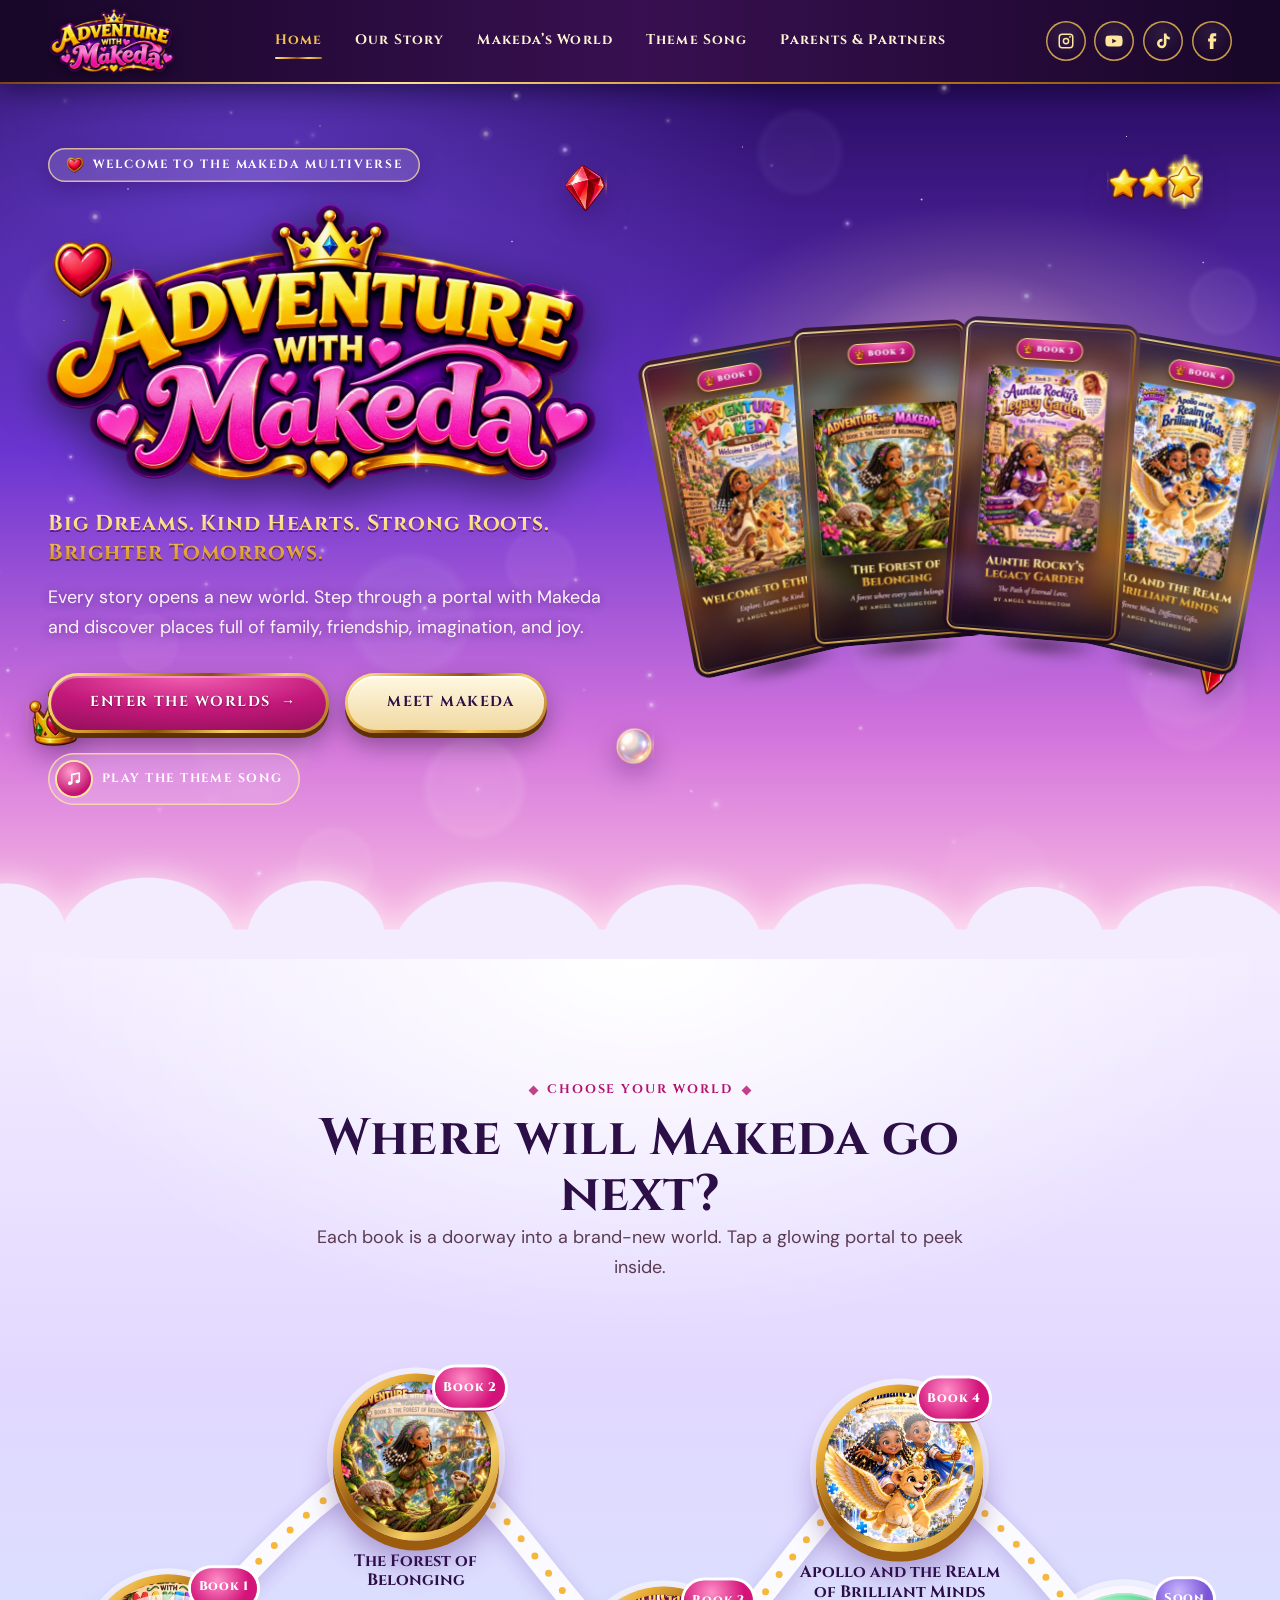
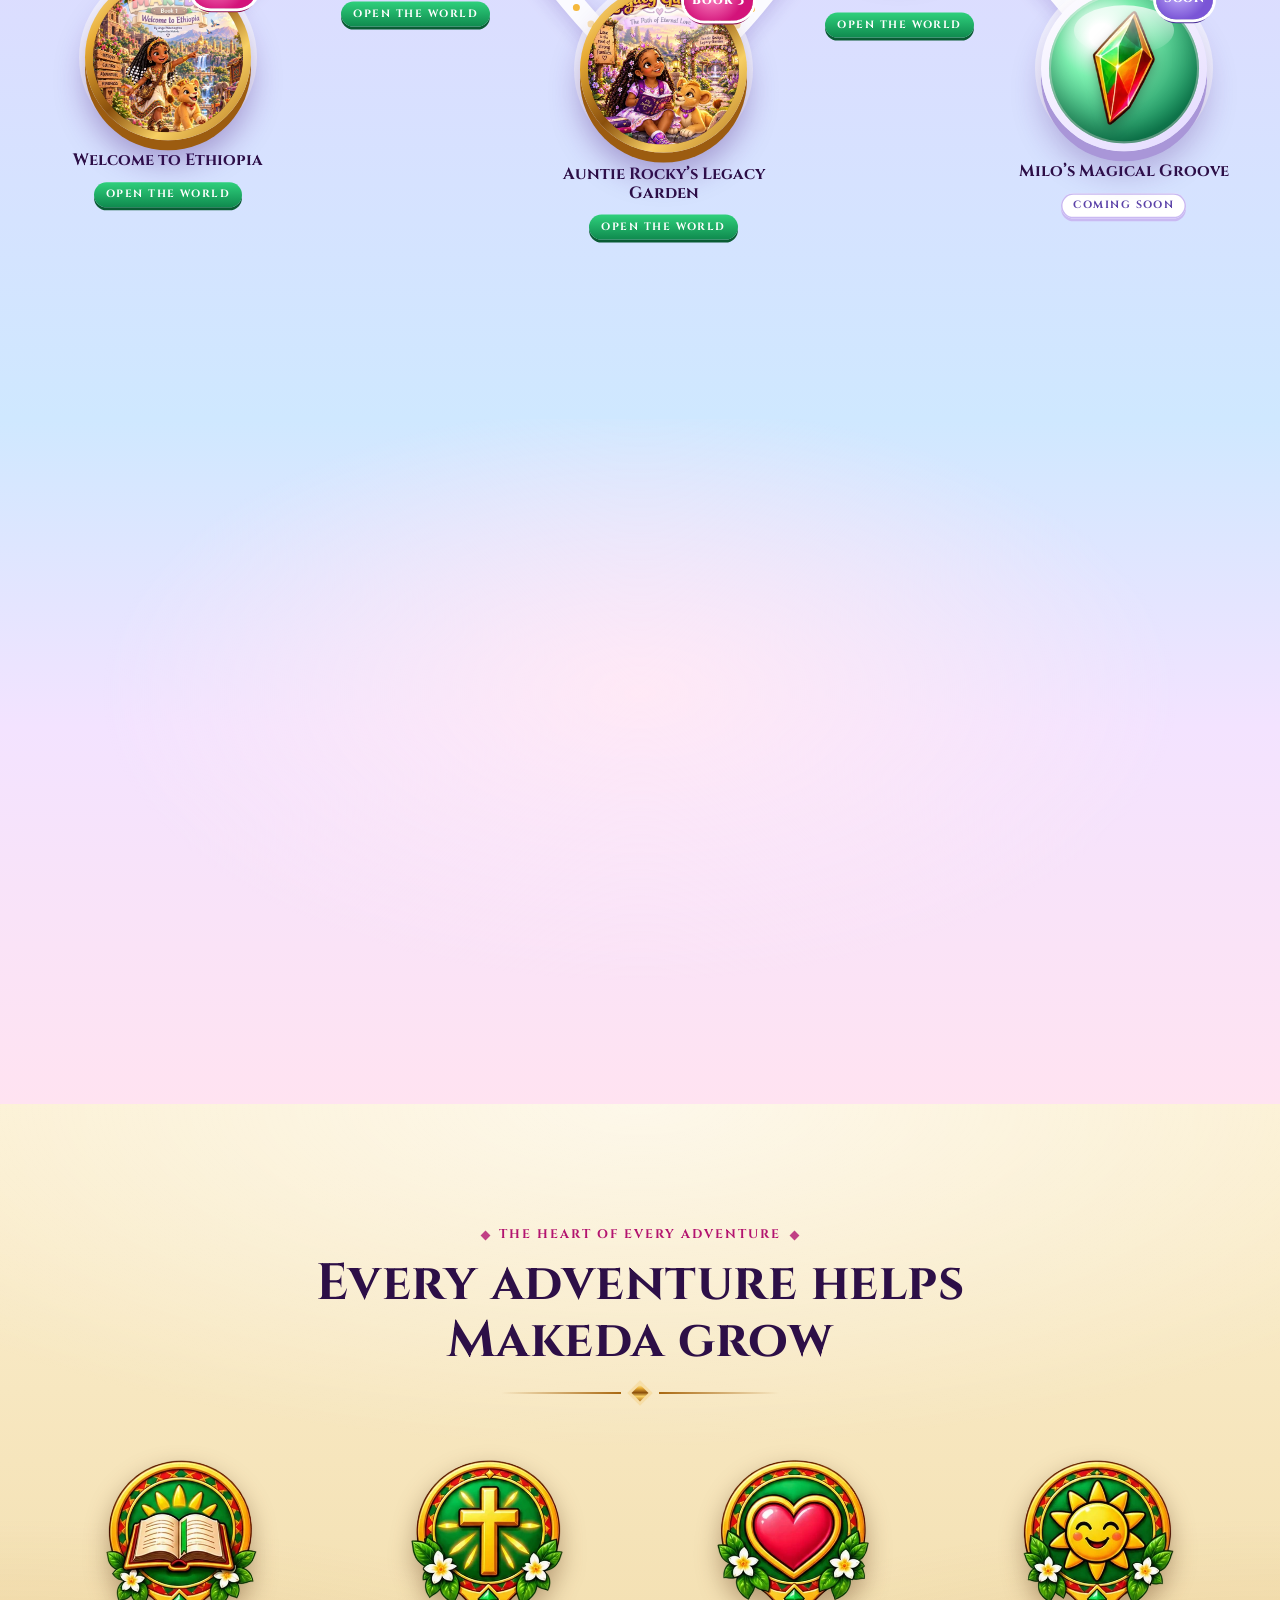
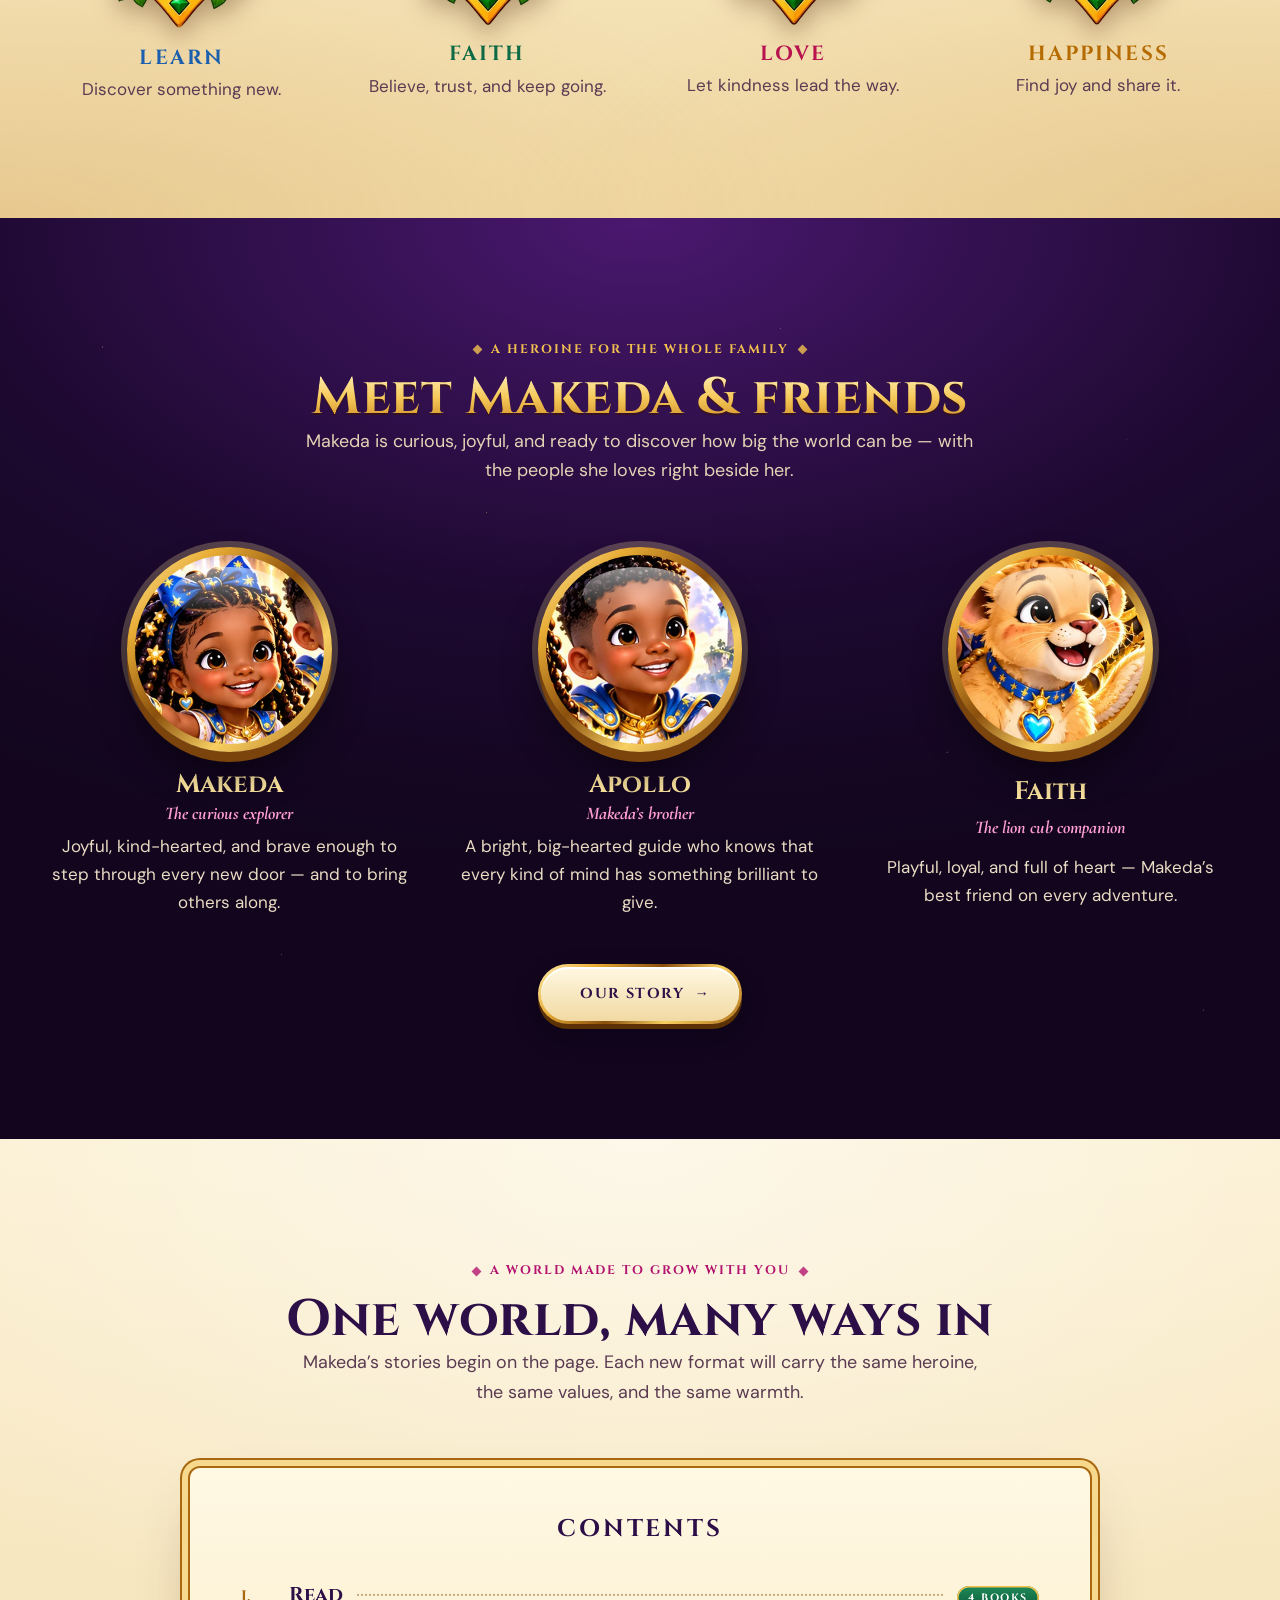
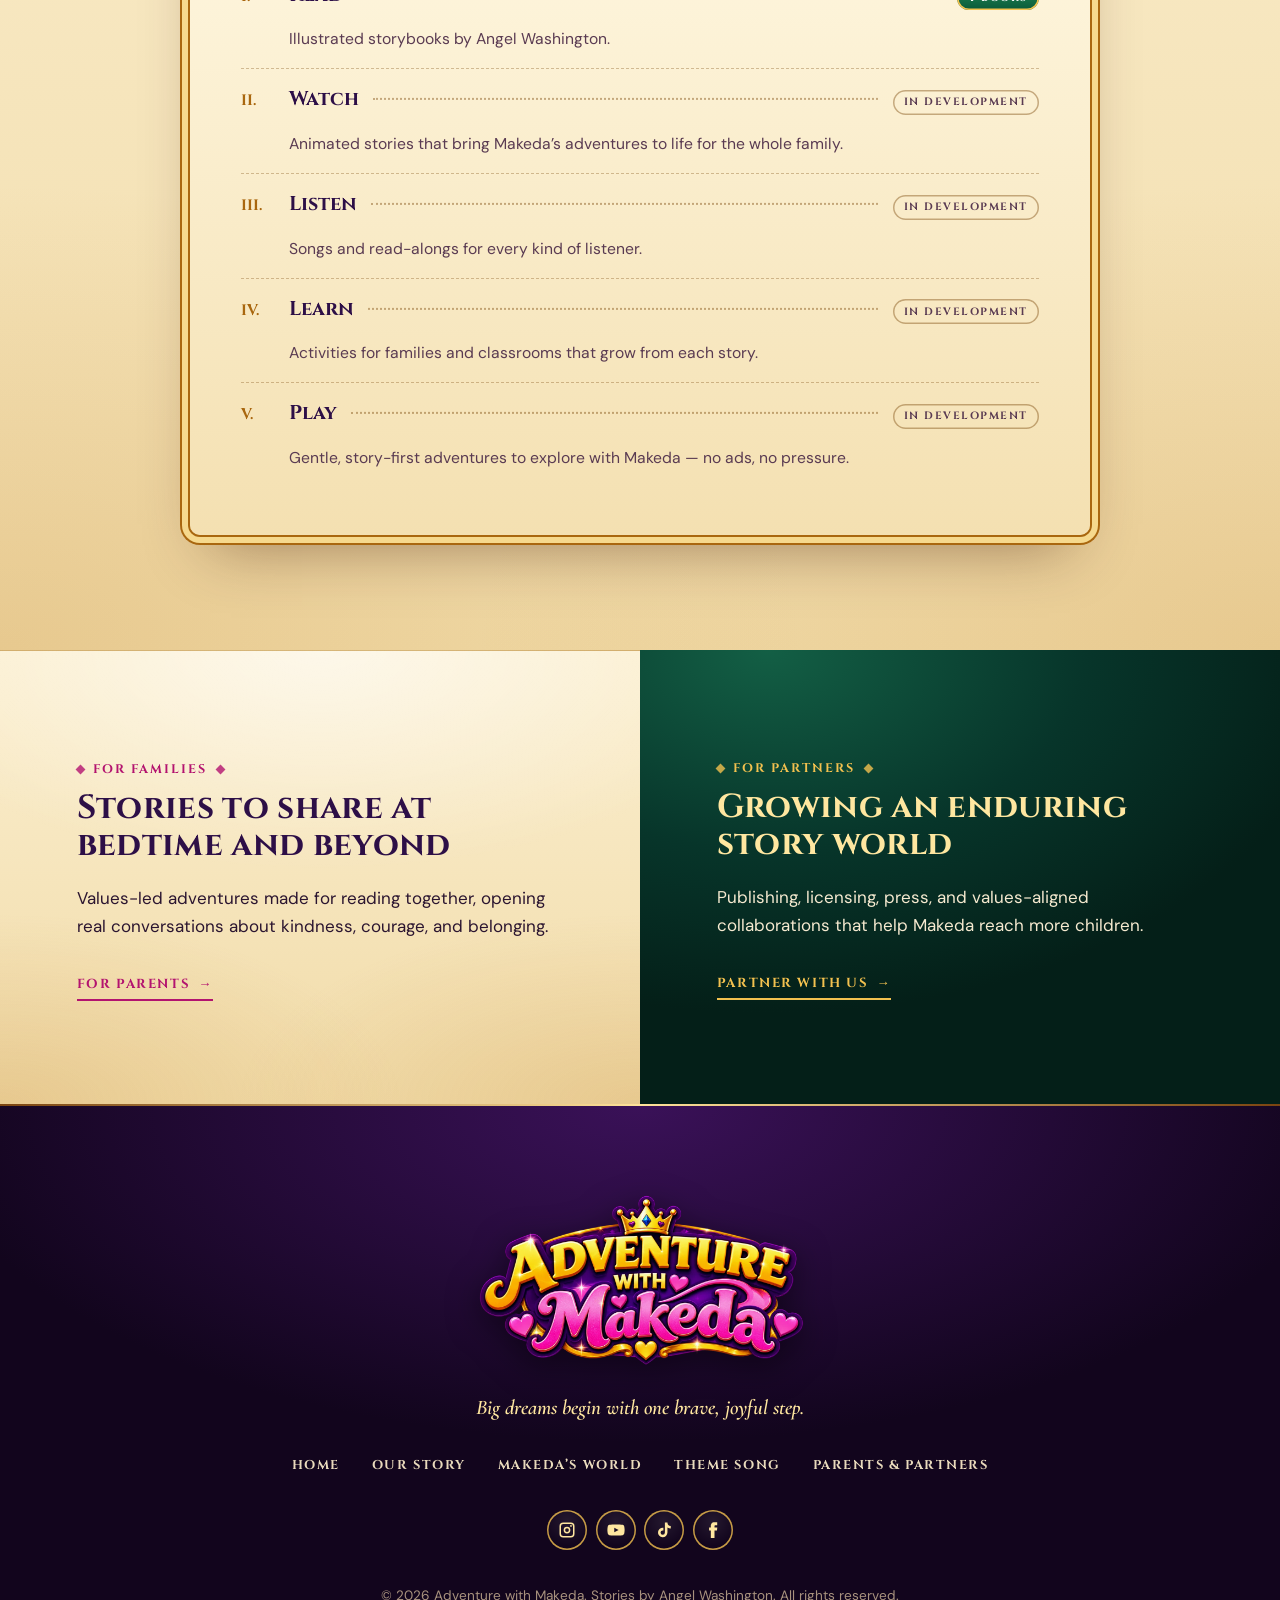
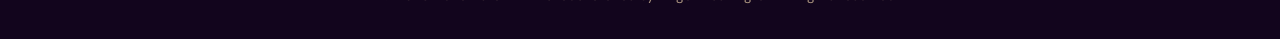
==== commit 88108025: "Uniform 9:16 series cards for all four books Each book is now the same portrait card (gold frame, cr" ====
--- a/index.html
+++ b/index.html
@@ -8,7 +8,7 @@
 <meta name="theme-color" content="#2a0d63">
 <meta property="og:title" content="Adventure with Makeda | The Makeda Multiverse">
 <meta property="og:description" content="Step into the Makeda Multiverse — storybook worlds of family, friendship, imagination, and joy, built on the values of Learn, Faith, Love, and Happiness.">
-<meta property="og:image" content="https://adventurewithmakeda.com/assets/book4-cover-768.webp">
+<meta property="og:image" content="https://adventurewithmakeda.com/assets/book4-card-720.webp">
 <meta property="og:type" content="website">
 <meta name="twitter:card" content="summary_large_image">
 <link rel="apple-touch-icon" href="assets/apple-touch-icon.png">
@@ -18,7 +18,7 @@
 <link rel="preconnect" href="https://fonts.gstatic.com" crossorigin>
 <link rel="stylesheet" href="https://fonts.googleapis.com/css2?family=Cinzel:wght@600;700;800&amp;family=Cormorant+Garamond:ital,wght@0,500;0,600;1,600;1,700&amp;family=DM+Sans:wght@400;500;700&amp;display=swap">
 <link rel="preload" as="image" href="assets/logo-1200.webp" fetchpriority="high">
-<link rel="stylesheet" href="styles.css?v=b2600a1d">
+<link rel="stylesheet" href="styles.css?v=a5ae0f2f">
 <script>document.documentElement.classList.add('js')</script>
 </head>
 <body>
@@ -59,10 +59,10 @@
     </div>
     <div class="shelf shelf4" aria-label="Adventure with Makeda books 1 to 4">
       <div class="shelf-glow" aria-hidden="true"></div>
-      <figure class="book f1 b1" style="aspect-ratio:768 / 953"><div class="cover"><img src="assets/book1-cover-768.webp" srcset="assets/book1-cover-480.webp 480w, assets/book1-cover-768.webp 768w" sizes="(max-width: 860px) 120px, 210px" width="768" height="953" fetchpriority="high" alt="Cover of Adventure with Makeda, Book 1: Welcome to Ethiopia. Makeda points toward a golden city and waterfalls, walking beside Faith, her lion cub."></div></figure>
-      <figure class="book f2 b2" style="aspect-ratio:1"><div class="cover"><img src="assets/book2-cover-v2-1024.webp" srcset="assets/book2-cover-v2-640.webp 640w, assets/book2-cover-v2-1024.webp 1024w" sizes="(max-width: 860px) 120px, 200px" width="1024" height="1024" fetchpriority="high" alt="Cover of Adventure with Makeda, Book 2: The Forest of Belonging. Makeda walks along a mossy branch holding a compass, with a hummingbird on her shoulder and forest friends nearby."></div></figure>
-      <figure class="book f3 b3" style="aspect-ratio:2 / 3"><div class="cover"><img src="assets/book3-cover-768.webp" srcset="assets/book3-cover-480.webp 480w, assets/book3-cover-768.webp 768w" sizes="(max-width: 860px) 110px, 200px" width="768" height="1152" fetchpriority="high" alt="Cover of Adventure with Makeda, Book 3: Auntie Rocky&rsquo;s Legacy Garden, The Path of Eternal Love. Makeda writes in her journal in a blooming garden with Faith beside her."></div></figure>
-      <figure class="book f4 b4" style="aspect-ratio:2 / 3"><div class="cover"><img src="assets/book4-cover-768.webp" srcset="assets/book4-cover-480.webp 480w, assets/book4-cover-768.webp 768w" sizes="(max-width: 860px) 120px, 210px" width="768" height="1152" fetchpriority="high" alt="Cover of Adventure with Makeda, Book 4: Apollo and the Realm of Brilliant Minds. Makeda and her brother Apollo ride Faith, a winged lion cub, through a sky of floating islands and waterfalls."></div></figure>
+      <figure class="book f1 b1" style="aspect-ratio:9 / 16"><div class="cover"><img src="assets/book1-card-720.webp" srcset="assets/book1-card-360.webp 360w, assets/book1-card-720.webp 720w" sizes="(max-width: 860px) 120px, 210px" width="720" height="1280" fetchpriority="high" alt="Book 1: Welcome to Ethiopia. Makeda points toward a golden city and waterfalls, walking beside Faith, her lion cub."></div></figure>
+      <figure class="book f2 b2" style="aspect-ratio:9 / 16"><div class="cover"><img src="assets/book2-card-720.webp" srcset="assets/book2-card-360.webp 360w, assets/book2-card-720.webp 720w" sizes="(max-width: 860px) 120px, 200px" width="720" height="1280" fetchpriority="high" alt="Book 2: The Forest of Belonging. Makeda walks a mossy branch with a compass, a hummingbird, a pangolin and an otter."></div></figure>
+      <figure class="book f3 b3" style="aspect-ratio:9 / 16"><div class="cover"><img src="assets/book3-card-720.webp" srcset="assets/book3-card-360.webp 360w, assets/book3-card-720.webp 720w" sizes="(max-width: 860px) 110px, 200px" width="720" height="1280" fetchpriority="high" alt="Book 3: Auntie Rocky&rsquo;s Legacy Garden, The Path of Eternal Love. Makeda writes in her journal in a blooming garden with Faith."></div></figure>
+      <figure class="book f4 b4" style="aspect-ratio:9 / 16"><div class="cover"><img src="assets/book4-card-720.webp" srcset="assets/book4-card-360.webp 360w, assets/book4-card-720.webp 720w" sizes="(max-width: 860px) 120px, 210px" width="720" height="1280" fetchpriority="high" alt="Book 4: Apollo and the Realm of Brilliant Minds. Makeda and her brother Apollo ride Faith, a winged lion cub, over floating islands."></div></figure>
     </div>
   </div>
   <div class="clouds to-lavender" aria-hidden="true"></div>
@@ -183,7 +183,7 @@
 </section>
 <dialog class="world-card" id="world-ethiopia" aria-labelledby="wd-ethiopia">
   <button class="world-close" type="button" data-close aria-label="Close">&times;</button>
-  <div class="world-inner"><figure class="book b1" style="aspect-ratio:768 / 953"><div class="cover"><img src="assets/book1-cover-768.webp" srcset="assets/book1-cover-480.webp 480w, assets/book1-cover-768.webp 768w" sizes="(max-width: 860px) 56vw, 260px" width="768" height="953" loading="lazy" decoding="async" alt="Cover of Adventure with Makeda, Book 1: Welcome to Ethiopia. Makeda points toward a golden city and waterfalls, walking beside Faith, her lion cub."></div></figure><div><p class="eyebrow">Book 1 &middot; by Angel Washington</p>
+  <div class="world-inner"><figure class="book b1" style="aspect-ratio:9 / 16"><div class="cover"><img src="assets/book1-card-720.webp" srcset="assets/book1-card-360.webp 360w, assets/book1-card-720.webp 720w" sizes="(max-width: 860px) 56vw, 260px" width="720" height="1280" loading="lazy" decoding="async" alt="Book 1: Welcome to Ethiopia. Makeda points toward a golden city and waterfalls, walking beside Faith, her lion cub."></div></figure><div><p class="eyebrow">Book 1 &middot; by Angel Washington</p>
       <h2 id="wd-ethiopia">Welcome to Ethiopia</h2>
       <p class="tagline">Explore. Learn. Be Kind. Make a Brighter World.</p>
       <p>Makeda and Faith set out on their very first adventure, full of history, culture, kindness, and wonder.</p>
@@ -191,7 +191,7 @@
 </dialog>
 <dialog class="world-card" id="world-forest" aria-labelledby="wd-forest">
   <button class="world-close" type="button" data-close aria-label="Close">&times;</button>
-  <div class="world-inner"><figure class="book b2" style="aspect-ratio:1"><div class="cover"><img src="assets/book2-cover-v2-1024.webp" srcset="assets/book2-cover-v2-640.webp 640w, assets/book2-cover-v2-1024.webp 1024w" sizes="(max-width: 860px) 56vw, 260px" width="1024" height="1024" loading="lazy" decoding="async" alt="Cover of Adventure with Makeda, Book 2: The Forest of Belonging. Makeda walks along a mossy branch holding a compass, with a hummingbird on her shoulder and forest friends nearby."></div></figure><div><p class="eyebrow">Book 2 &middot; by Angel Washington</p>
+  <div class="world-inner"><figure class="book b2" style="aspect-ratio:9 / 16"><div class="cover"><img src="assets/book2-card-720.webp" srcset="assets/book2-card-360.webp 360w, assets/book2-card-720.webp 720w" sizes="(max-width: 860px) 56vw, 260px" width="720" height="1280" loading="lazy" decoding="async" alt="Book 2: The Forest of Belonging. Makeda walks a mossy branch with a compass, a hummingbird, a pangolin and an otter."></div></figure><div><p class="eyebrow">Book 2 &middot; by Angel Washington</p>
       <h2 id="wd-forest">The Forest of Belonging</h2>
       <p class="tagline">A forest where every voice belongs.</p>
       <p>A glowing compass leads Makeda into an enchanted forest full of new friends.</p>
@@ -199,7 +199,7 @@
 </dialog>
 <dialog class="world-card" id="world-garden" aria-labelledby="wd-garden">
   <button class="world-close" type="button" data-close aria-label="Close">&times;</button>
-  <div class="world-inner"><figure class="book b3" style="aspect-ratio:2 / 3"><div class="cover"><img src="assets/book3-cover-768.webp" srcset="assets/book3-cover-480.webp 480w, assets/book3-cover-768.webp 768w" sizes="(max-width: 860px) 56vw, 260px" width="768" height="1152" loading="lazy" decoding="async" alt="Cover of Adventure with Makeda, Book 3: Auntie Rocky&rsquo;s Legacy Garden, The Path of Eternal Love. Makeda writes in her journal in a blooming garden with Faith beside her."></div></figure><div><p class="eyebrow">Book 3 &middot; by Angel Washington</p>
+  <div class="world-inner"><figure class="book b3" style="aspect-ratio:9 / 16"><div class="cover"><img src="assets/book3-card-720.webp" srcset="assets/book3-card-360.webp 360w, assets/book3-card-720.webp 720w" sizes="(max-width: 860px) 56vw, 260px" width="720" height="1280" loading="lazy" decoding="async" alt="Book 3: Auntie Rocky&rsquo;s Legacy Garden, The Path of Eternal Love. Makeda writes in her journal in a blooming garden with Faith."></div></figure><div><p class="eyebrow">Book 3 &middot; by Angel Washington</p>
       <h2 id="wd-garden">Auntie Rocky&rsquo;s Legacy Garden</h2>
       <p class="tagline">The Path of Eternal Love.</p>
       <p>In a garden in full bloom, Makeda discovers how love lives on in every lesson, every dream, and every heart.</p>
@@ -207,7 +207,7 @@
 </dialog>
 <dialog class="world-card" id="world-realm" aria-labelledby="wd-realm">
   <button class="world-close" type="button" data-close aria-label="Close">&times;</button>
-  <div class="world-inner"><figure class="book b4" style="aspect-ratio:2 / 3"><div class="cover"><img src="assets/book4-cover-768.webp" srcset="assets/book4-cover-480.webp 480w, assets/book4-cover-768.webp 768w" sizes="(max-width: 860px) 56vw, 260px" width="768" height="1152" loading="lazy" decoding="async" alt="Cover of Adventure with Makeda, Book 4: Apollo and the Realm of Brilliant Minds. Makeda and her brother Apollo ride Faith, a winged lion cub, through a sky of floating islands and waterfalls."></div></figure><div><p class="eyebrow">Book 4 &middot; by Angel Washington</p>
+  <div class="world-inner"><figure class="book b4" style="aspect-ratio:9 / 16"><div class="cover"><img src="assets/book4-card-720.webp" srcset="assets/book4-card-360.webp 360w, assets/book4-card-720.webp 720w" sizes="(max-width: 860px) 56vw, 260px" width="720" height="1280" loading="lazy" decoding="async" alt="Book 4: Apollo and the Realm of Brilliant Minds. Makeda and her brother Apollo ride Faith, a winged lion cub, over floating islands."></div></figure><div><p class="eyebrow">Book 4 &middot; by Angel Washington</p>
       <h2 id="wd-realm">Apollo and the Realm of Brilliant Minds</h2>
       <p class="tagline">Different Minds. Different Gifts. One Beautiful World.</p>
       <p>Makeda, her brother Apollo, and Faith soar into a sky of floating islands where every kind of mind shines.</p>
@@ -232,7 +232,7 @@
     <small>&copy; 2026 Adventure with Makeda. Stories by Angel Washington. All rights reserved.</small>
   </div>
 </footer>
-<script src="site.js?v=b2600a1d" defer></script>
-<script src="enchant.js?v=b2600a1d" defer></script>
+<script src="site.js?v=a5ae0f2f" defer></script>
+<script src="enchant.js?v=a5ae0f2f" defer></script>
 </body>
 </html>
--- a/styles.css
+++ b/styles.css
@@ -1004,3 +1004,17 @@
 .lyrics .chorus { background: linear-gradient(160deg, rgba(255, 210, 110, .16), rgba(255, 120, 200, .1)); box-shadow: inset 0 0 0 1.5px rgba(255, 215, 120, .55), 0 0 30px rgba(255, 200, 120, .12); }
 .lyrics .chorus h3 { color: var(--gold); }
 .lyrics .chorus p { color: var(--gold-hi); }
+
+/* ---------- uniform 9:16 series cards ---------- */
+/* every book is the same portrait card now, so one size rule serves all shelves */
+.shelf.shelf4 .book { aspect-ratio: 9 / 16 !important; }
+.shelf.shelf4 .book.f1, .shelf.shelf4 .book.f2, .shelf.shelf4 .book.f3, .shelf.shelf4 .book.f4 { --bw: clamp(150px, 14vw, 205px); }
+.shelf.shelf4 { min-height: clamp(420px, 40vw, 560px); }
+.book .cover, .book img { border-radius: 16px; }
+.book::before { display: none; }               /* the card has its own gold frame; no page block */
+.lib-stage .book, .lib-stage .book.b2 { width: auto; height: 100%; max-width: 100%; aspect-ratio: 9 / 16; }
+.world-inner .book, .world-inner .book.tall { width: clamp(170px, 20vw, 230px); aspect-ratio: 9 / 16; }
+@media (max-width: 860px) {
+  .shelf.shelf4 { min-height: 290px; }
+  .shelf.shelf4 .book.f1, .shelf.shelf4 .book.f2, .shelf.shelf4 .book.f3, .shelf.shelf4 .book.f4 { --bw: 100px; }
+}
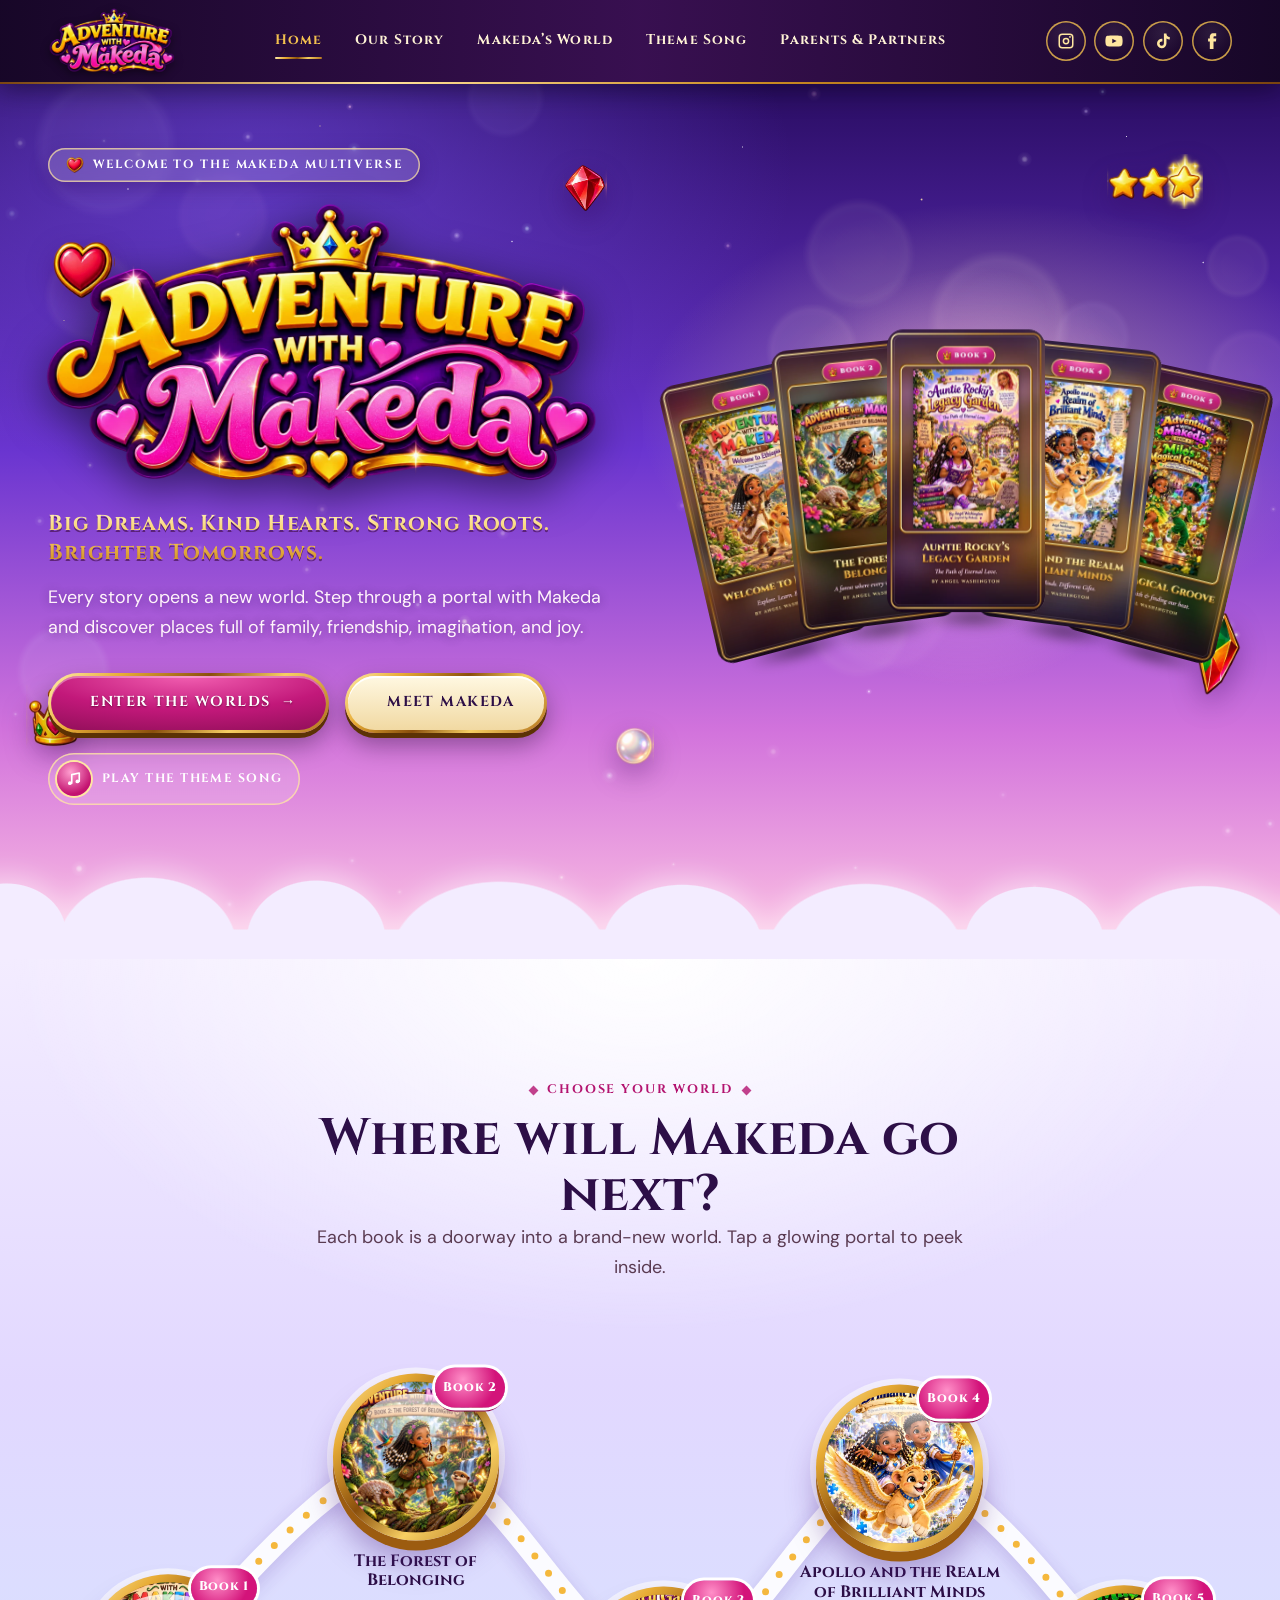
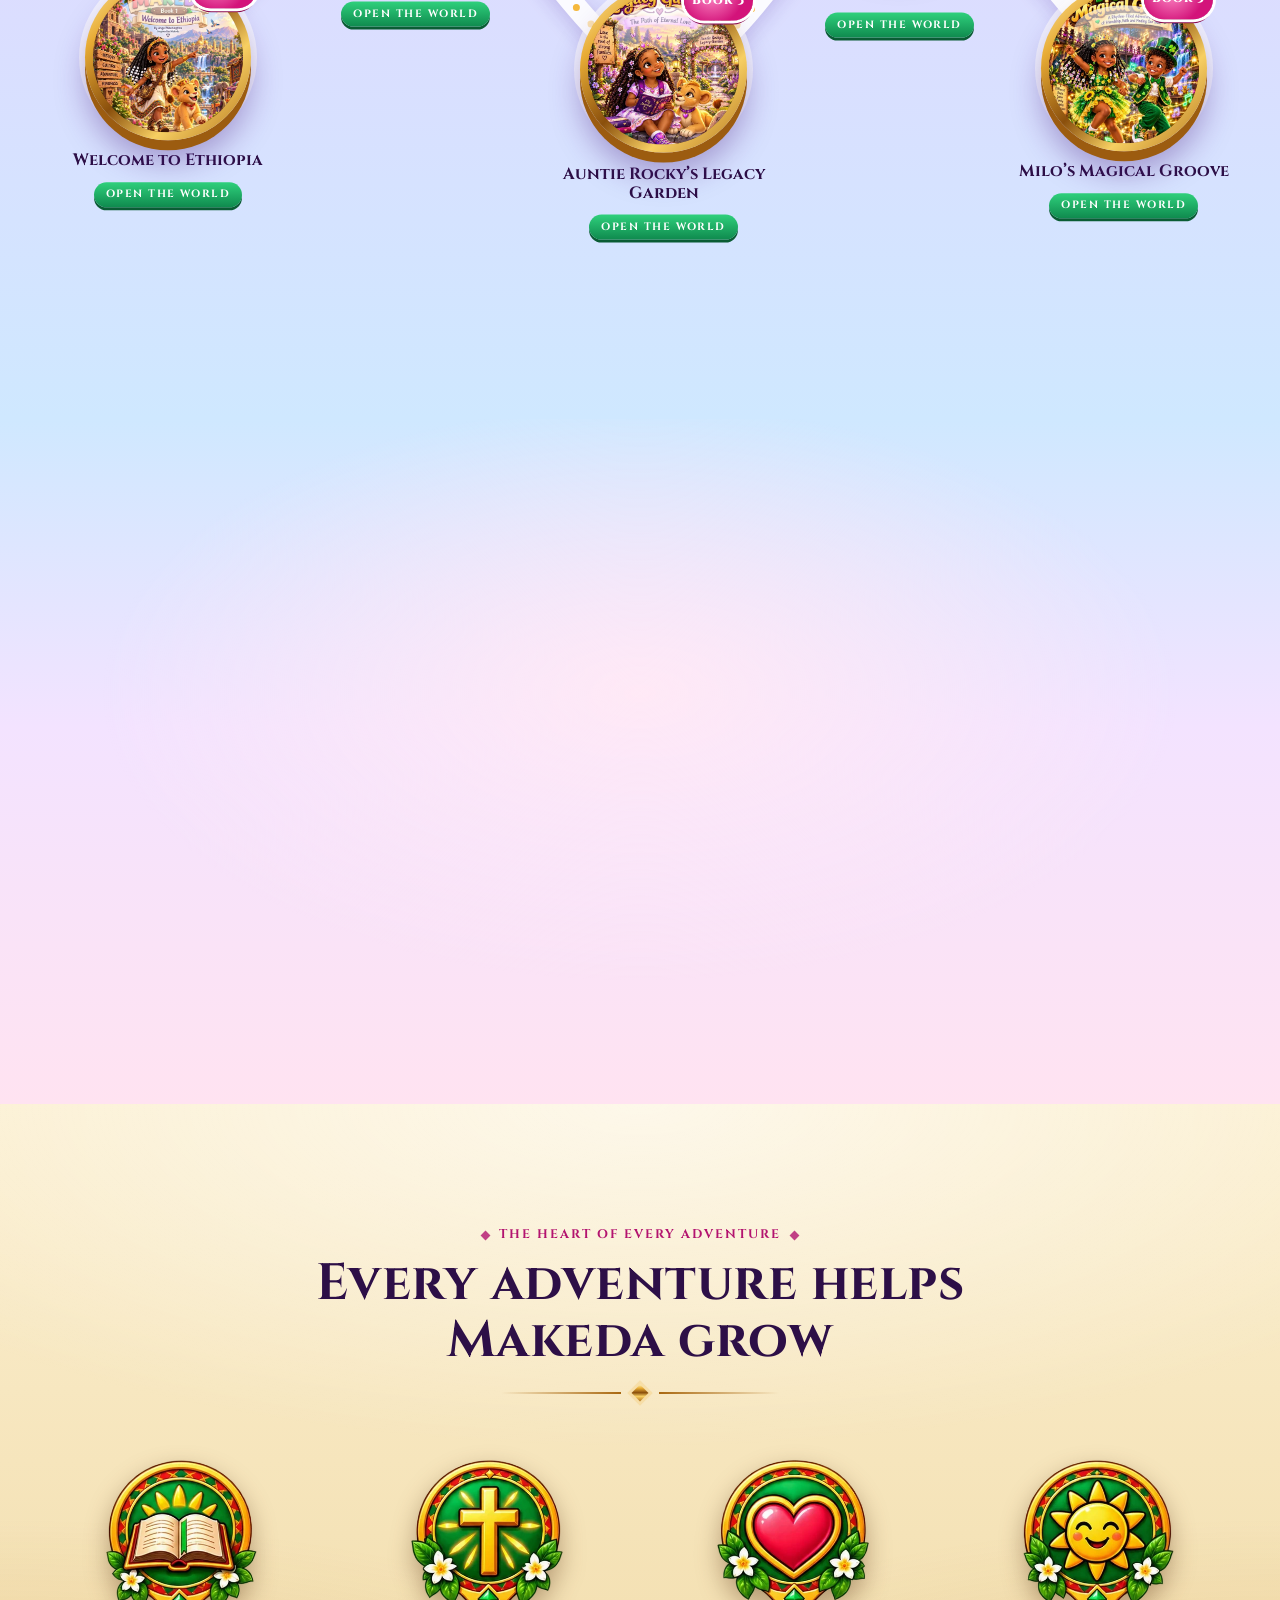
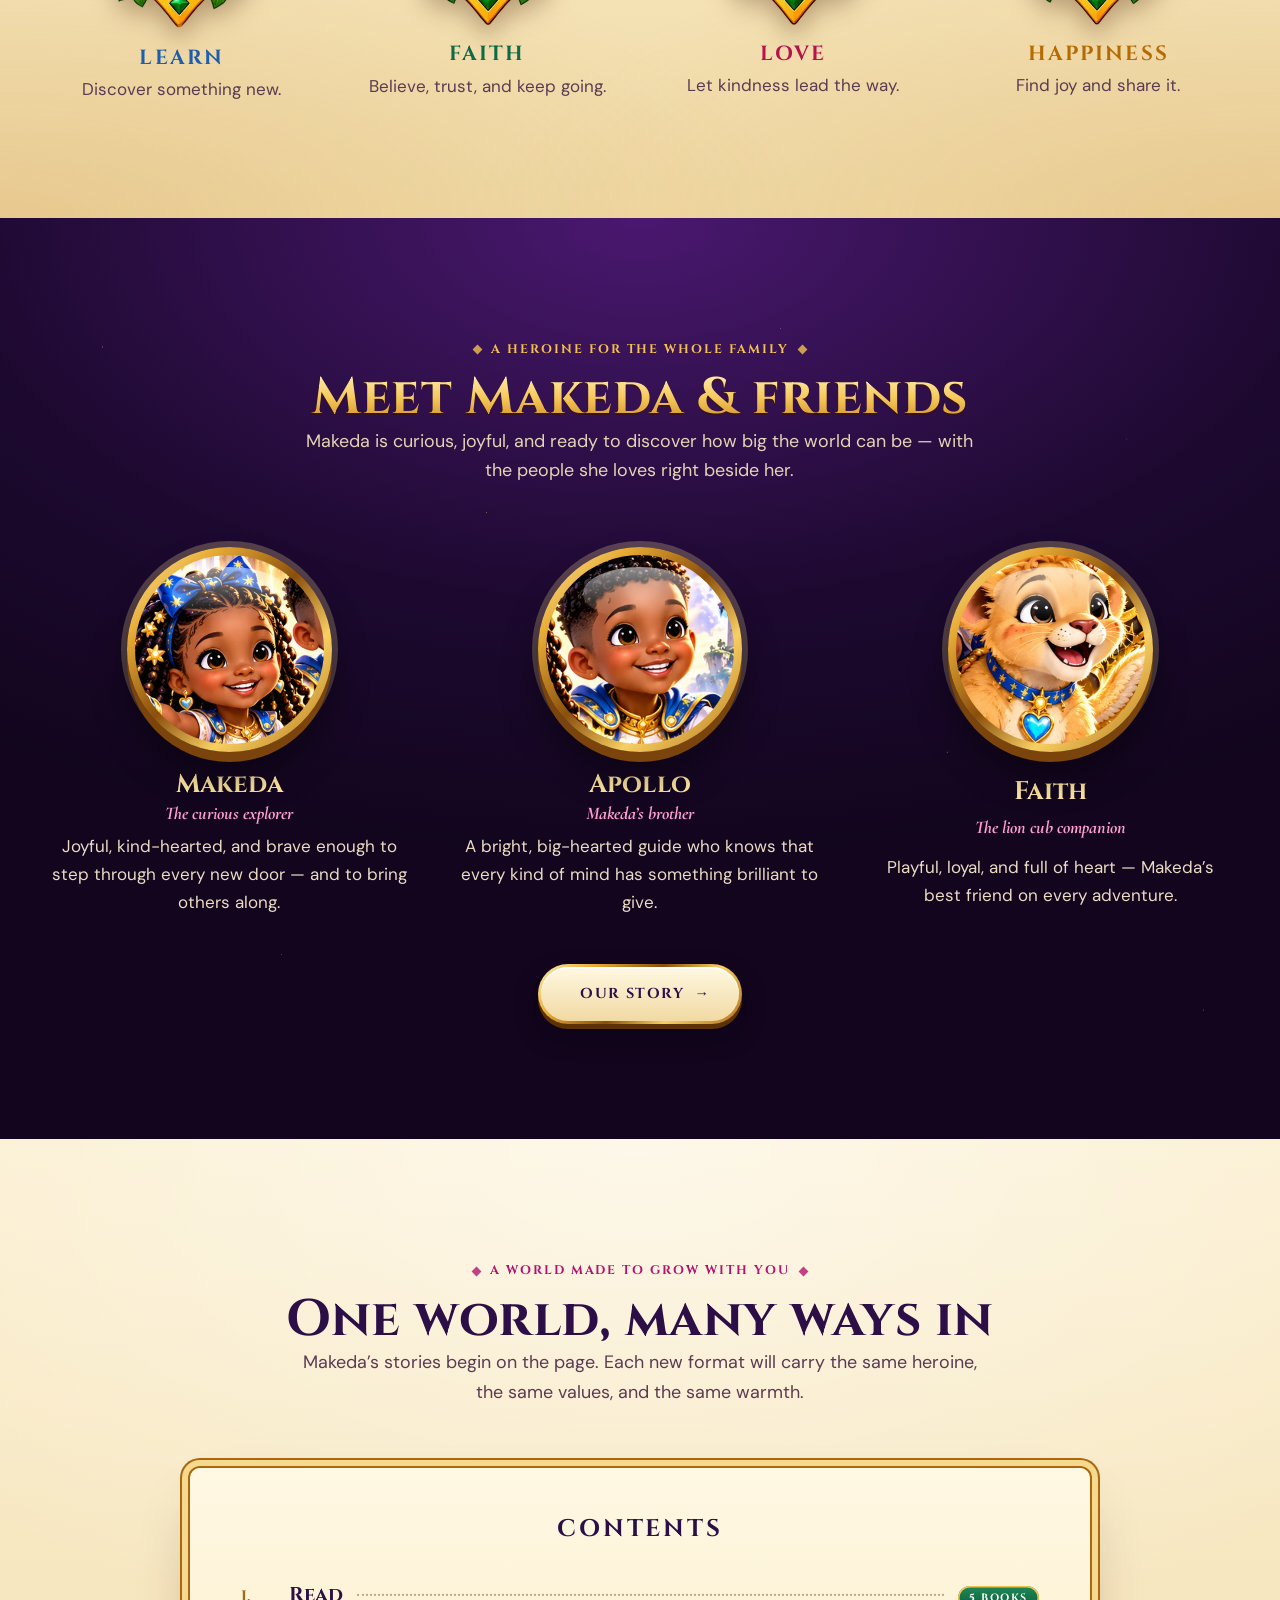
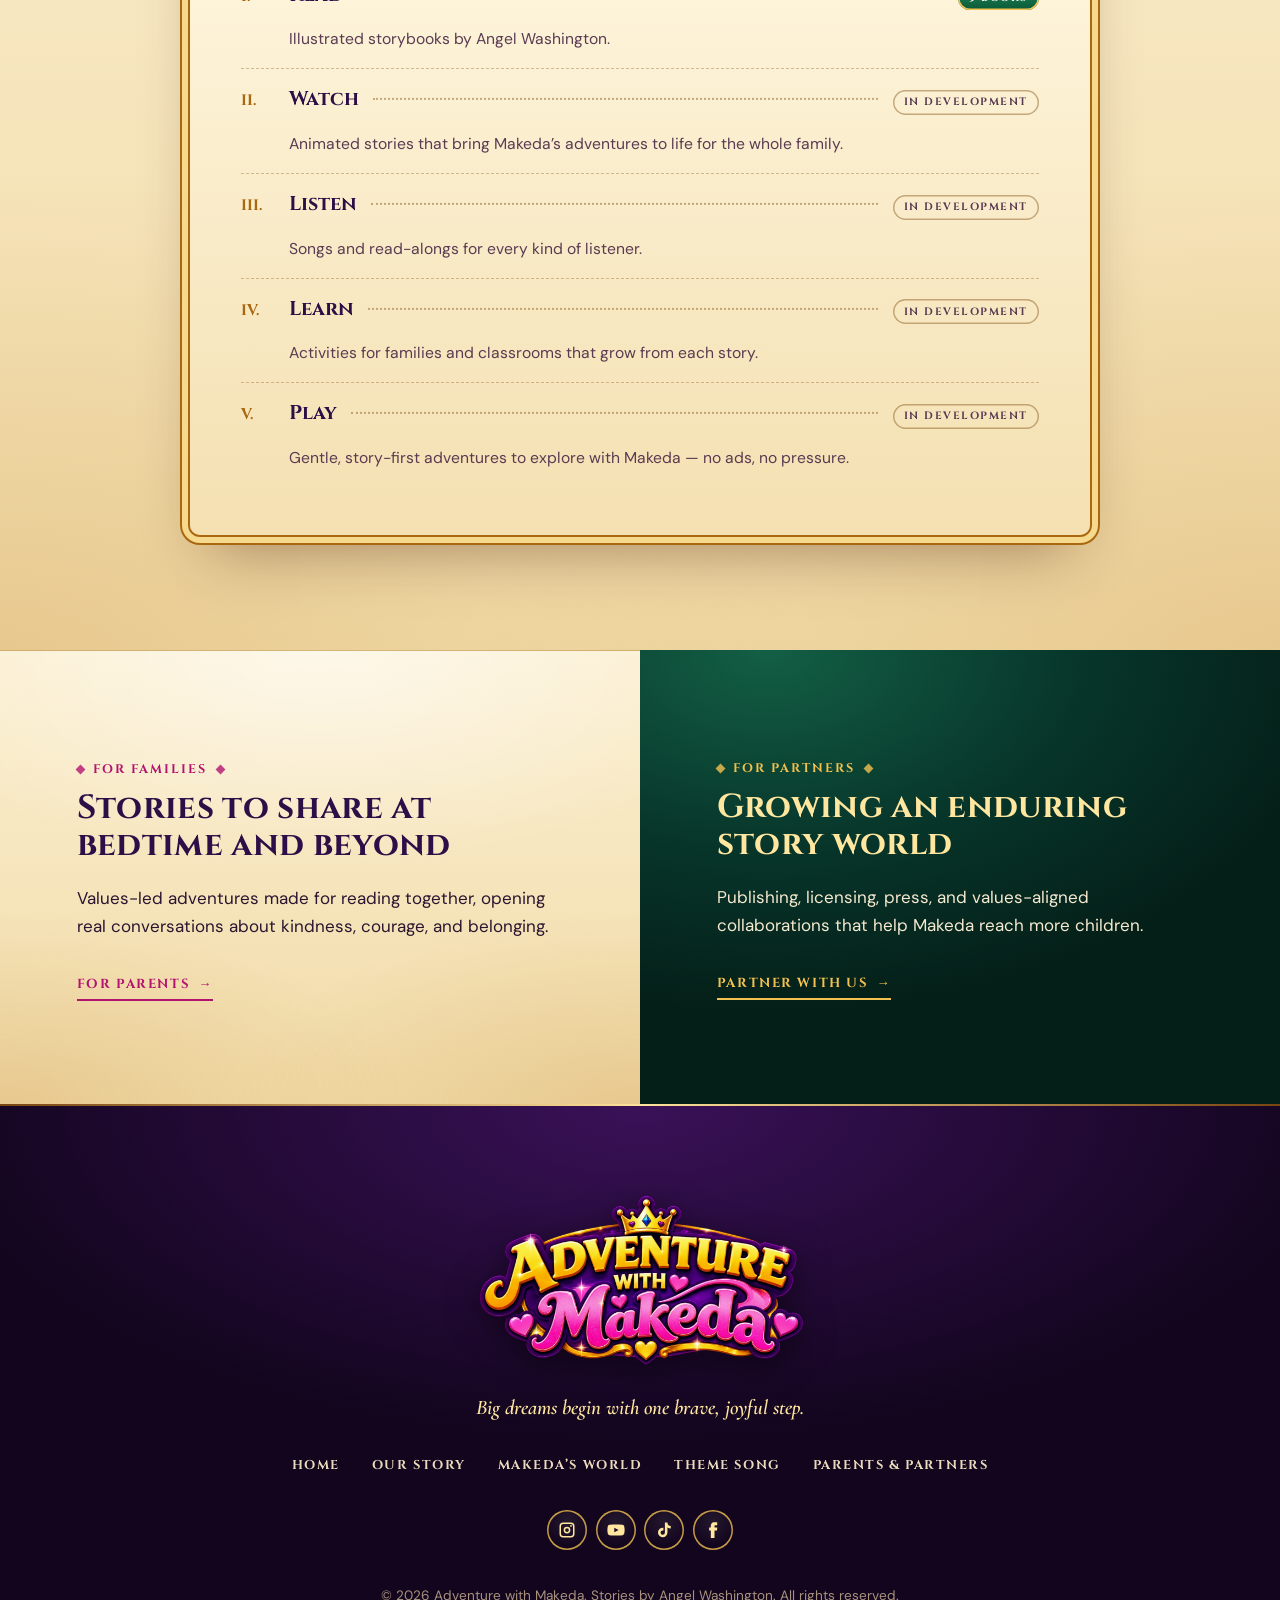
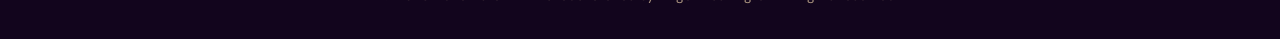
==== commit 2e11fa64: "Add Book 5: Milo's Magical Groove; one uniform art window for every card All five series cards share" ====
--- a/index.html
+++ b/index.html
@@ -18,7 +18,7 @@
 <link rel="preconnect" href="https://fonts.gstatic.com" crossorigin>
 <link rel="stylesheet" href="https://fonts.googleapis.com/css2?family=Cinzel:wght@600;700;800&amp;family=Cormorant+Garamond:ital,wght@0,500;0,600;1,600;1,700&amp;family=DM+Sans:wght@400;500;700&amp;display=swap">
 <link rel="preload" as="image" href="assets/logo-1200.webp" fetchpriority="high">
-<link rel="stylesheet" href="styles.css?v=a5ae0f2f">
+<link rel="stylesheet" href="styles.css?v=849db406">
 <script>document.documentElement.classList.add('js')</script>
 </head>
 <body>
@@ -57,12 +57,9 @@
       </div>
       <a class="song-chip" href="#theme" data-play-theme><span class="song-chip-note" aria-hidden="true"><svg viewBox="0 0 24 24"><path d="M9 17.5V6.2l10-2.2v11.3"/><circle cx="6.5" cy="17.5" r="2.5"/><circle cx="16.5" cy="15.3" r="2.5"/></svg></span>Play the theme song</a>
     </div>
-    <div class="shelf shelf4" aria-label="Adventure with Makeda books 1 to 4">
+    <div class="shelf shelf5" aria-label="Adventure with Makeda books 1 to 5">
       <div class="shelf-glow" aria-hidden="true"></div>
-      <figure class="book f1 b1" style="aspect-ratio:9 / 16"><div class="cover"><img src="assets/book1-card-720.webp" srcset="assets/book1-card-360.webp 360w, assets/book1-card-720.webp 720w" sizes="(max-width: 860px) 120px, 210px" width="720" height="1280" fetchpriority="high" alt="Book 1: Welcome to Ethiopia. Makeda points toward a golden city and waterfalls, walking beside Faith, her lion cub."></div></figure>
-      <figure class="book f2 b2" style="aspect-ratio:9 / 16"><div class="cover"><img src="assets/book2-card-720.webp" srcset="assets/book2-card-360.webp 360w, assets/book2-card-720.webp 720w" sizes="(max-width: 860px) 120px, 200px" width="720" height="1280" fetchpriority="high" alt="Book 2: The Forest of Belonging. Makeda walks a mossy branch with a compass, a hummingbird, a pangolin and an otter."></div></figure>
-      <figure class="book f3 b3" style="aspect-ratio:9 / 16"><div class="cover"><img src="assets/book3-card-720.webp" srcset="assets/book3-card-360.webp 360w, assets/book3-card-720.webp 720w" sizes="(max-width: 860px) 110px, 200px" width="720" height="1280" fetchpriority="high" alt="Book 3: Auntie Rocky&rsquo;s Legacy Garden, The Path of Eternal Love. Makeda writes in her journal in a blooming garden with Faith."></div></figure>
-      <figure class="book f4 b4" style="aspect-ratio:9 / 16"><div class="cover"><img src="assets/book4-card-720.webp" srcset="assets/book4-card-360.webp 360w, assets/book4-card-720.webp 720w" sizes="(max-width: 860px) 120px, 210px" width="720" height="1280" fetchpriority="high" alt="Book 4: Apollo and the Realm of Brilliant Minds. Makeda and her brother Apollo ride Faith, a winged lion cub, over floating islands."></div></figure>
+      <figure class="book f1 b1" style="aspect-ratio:9 / 16"><div class="cover"><img src="assets/book1-card-720.webp" srcset="assets/book1-card-360.webp 360w, assets/book1-card-720.webp 720w" sizes="(max-width: 860px) 100px, 190px" width="720" height="1280" fetchpriority="high" alt="Book 1: Welcome to Ethiopia. Makeda points toward a golden city and waterfalls, walking beside Faith, her lion cub."></div></figure><figure class="book f2 b2" style="aspect-ratio:9 / 16"><div class="cover"><img src="assets/book2-card-720.webp" srcset="assets/book2-card-360.webp 360w, assets/book2-card-720.webp 720w" sizes="(max-width: 860px) 100px, 190px" width="720" height="1280" fetchpriority="high" alt="Book 2: The Forest of Belonging. Makeda walks a mossy branch with a compass, a hummingbird, a pangolin and an otter."></div></figure><figure class="book f3 b3" style="aspect-ratio:9 / 16"><div class="cover"><img src="assets/book3-card-720.webp" srcset="assets/book3-card-360.webp 360w, assets/book3-card-720.webp 720w" sizes="(max-width: 860px) 100px, 190px" width="720" height="1280" fetchpriority="high" alt="Book 3: Auntie Rocky&rsquo;s Legacy Garden, The Path of Eternal Love. Makeda writes in her journal in a blooming garden with Faith."></div></figure><figure class="book f4 b4" style="aspect-ratio:9 / 16"><div class="cover"><img src="assets/book4-card-720.webp" srcset="assets/book4-card-360.webp 360w, assets/book4-card-720.webp 720w" sizes="(max-width: 860px) 100px, 190px" width="720" height="1280" fetchpriority="high" alt="Book 4: Apollo and the Realm of Brilliant Minds. Makeda and her brother Apollo ride Faith, a winged lion cub, over floating islands."></div></figure><figure class="book f5 b5" style="aspect-ratio:9 / 16"><div class="cover"><img src="assets/book5-card-720.webp" srcset="assets/book5-card-360.webp 360w, assets/book5-card-720.webp 720w" sizes="(max-width: 860px) 100px, 190px" width="720" height="1280" fetchpriority="high" alt="Book 5: Milo&rsquo;s Magical Groove. Makeda and her cousin Milo dance on a glowing treehouse stage full of music notes and forest friends."></div></figure>
     </div>
   </div>
   <div class="clouds to-lavender" aria-hidden="true"></div>
@@ -77,7 +74,7 @@
     </header>
     <div class="map" data-map>
   <svg class="trail" aria-hidden="true"><path class="base"/><path class="dots"/></svg>
-  <ol class="nodes" style="list-style:none;margin:0;padding:0" aria-label="Worlds of the Makeda Multiverse"><li class="node" style="--x:10%;--y:62%;--mx:30%;--my:8%;--dl:-0.0s"><button class="portal" type="button" data-world="ethiopia" aria-label="Book 1: Welcome to Ethiopia. Open this world."><span class="badge-num" aria-hidden="true">Book 1</span><img src="assets/book1-cover-480.webp" alt="" style="--op:48% 50%" loading="lazy" decoding="async"></button><span class="node-title">Welcome to Ethiopia</span><span class="node-tag">Open the world</span></li><li class="node" style="--x:31%;--y:28%;--mx:70%;--my:27%;--dl:-0.9s"><button class="portal" type="button" data-world="forest" aria-label="Book 2: The Forest of Belonging. Open this world."><span class="badge-num" aria-hidden="true">Book 2</span><img src="assets/book2-cover-v2-640.webp" alt="" style="--op:50% 55%" loading="lazy" decoding="async"></button><span class="node-title">The Forest of Belonging</span><span class="node-tag">Open the world</span></li><li class="node" style="--x:52%;--y:66%;--mx:32%;--my:47%;--dl:-1.8s"><button class="portal" type="button" data-world="garden" aria-label="Book 3: Auntie Rocky&rsquo;s Legacy Garden. Open this world."><span class="badge-num" aria-hidden="true">Book 3</span><img src="assets/book3-cover-480.webp" alt="" style="--op:42% 55%" loading="lazy" decoding="async"></button><span class="node-title">Auntie Rocky&rsquo;s Legacy Garden</span><span class="node-tag">Open the world</span></li><li class="node" style="--x:72%;--y:30%;--mx:68%;--my:67%;--dl:-2.7s"><button class="portal" type="button" data-world="realm" aria-label="Book 4: Apollo and the Realm of Brilliant Minds. Open this world."><span class="badge-num" aria-hidden="true">Book 4</span><img src="assets/book4-cover-480.webp" alt="" style="--op:50% 52%" loading="lazy" decoding="async"></button><span class="node-title">Apollo and the Realm of Brilliant Minds</span><span class="node-tag">Open the world</span></li><li class="node" style="--x:91%;--y:64%;--mx:34%;--my:88%;--dl:-3.6s"><button class="portal soon" type="button" data-world="milo" aria-label="Milo&rsquo;s Magical Groove. Coming soon."><span class="badge-num" aria-hidden="true">Soon</span><span class="orb" style="--c1:#7df0b0;--c2:#118a58"><img src="assets/deco-gem-green.webp" alt="" loading="lazy" decoding="async"></span></button><span class="node-title">Milo&rsquo;s Magical Groove</span><span class="node-tag soon">Coming soon</span></li></ol>
+  <ol class="nodes" style="list-style:none;margin:0;padding:0" aria-label="Worlds of the Makeda Multiverse"><li class="node" style="--x:10%;--y:62%;--mx:30%;--my:8%;--dl:-0.0s"><button class="portal" type="button" data-world="ethiopia" aria-label="Book 1: Welcome to Ethiopia. Open this world."><span class="badge-num" aria-hidden="true">Book 1</span><img src="assets/book1-cover-480.webp" alt="" style="--op:48% 50%" loading="lazy" decoding="async"></button><span class="node-title">Welcome to Ethiopia</span><span class="node-tag">Open the world</span></li><li class="node" style="--x:31%;--y:28%;--mx:70%;--my:27%;--dl:-0.9s"><button class="portal" type="button" data-world="forest" aria-label="Book 2: The Forest of Belonging. Open this world."><span class="badge-num" aria-hidden="true">Book 2</span><img src="assets/book2-cover-v2-640.webp" alt="" style="--op:50% 55%" loading="lazy" decoding="async"></button><span class="node-title">The Forest of Belonging</span><span class="node-tag">Open the world</span></li><li class="node" style="--x:52%;--y:66%;--mx:32%;--my:47%;--dl:-1.8s"><button class="portal" type="button" data-world="garden" aria-label="Book 3: Auntie Rocky&rsquo;s Legacy Garden. Open this world."><span class="badge-num" aria-hidden="true">Book 3</span><img src="assets/book3-cover-480.webp" alt="" style="--op:42% 55%" loading="lazy" decoding="async"></button><span class="node-title">Auntie Rocky&rsquo;s Legacy Garden</span><span class="node-tag">Open the world</span></li><li class="node" style="--x:72%;--y:30%;--mx:68%;--my:67%;--dl:-2.7s"><button class="portal" type="button" data-world="realm" aria-label="Book 4: Apollo and the Realm of Brilliant Minds. Open this world."><span class="badge-num" aria-hidden="true">Book 4</span><img src="assets/book4-cover-480.webp" alt="" style="--op:50% 52%" loading="lazy" decoding="async"></button><span class="node-title">Apollo and the Realm of Brilliant Minds</span><span class="node-tag">Open the world</span></li><li class="node" style="--x:91%;--y:64%;--mx:34%;--my:88%;--dl:-3.6s"><button class="portal" type="button" data-world="milo" aria-label="Book 5: Milo&rsquo;s Magical Groove. Open this world."><span class="badge-num" aria-hidden="true">Book 5</span><img src="assets/book5-cover-480.webp" alt="" style="--op:50% 60%" loading="lazy" decoding="async"></button><span class="node-title">Milo&rsquo;s Magical Groove</span><span class="node-tag">Open the world</span></li></ol>
 </div>
   </div>
 </section>
@@ -157,7 +154,7 @@
     <div class="toc reveal">
       <h3>Contents</h3>
       <ol>
-        <li><span class="t">Read</span><span class="leader" aria-hidden="true"></span><span class="status now">4 books</span><p class="d">Illustrated storybooks by Angel Washington.</p></li>
+        <li><span class="t">Read</span><span class="leader" aria-hidden="true"></span><span class="status now">5 books</span><p class="d">Illustrated storybooks by Angel Washington.</p></li>
         <li><span class="t">Watch</span><span class="leader" aria-hidden="true"></span><span class="status">In development</span><p class="d">Animated stories that bring Makeda&rsquo;s adventures to life for the whole family.</p></li>
         <li><span class="t">Listen</span><span class="leader" aria-hidden="true"></span><span class="status">In development</span><p class="d">Songs and read-alongs for every kind of listener.</p></li>
         <li><span class="t">Learn</span><span class="leader" aria-hidden="true"></span><span class="status">In development</span><p class="d">Activities for families and classrooms that grow from each story.</p></li>
@@ -215,10 +212,11 @@
 </dialog>
 <dialog class="world-card" id="world-milo" aria-labelledby="wd-milo">
   <button class="world-close" type="button" data-close aria-label="Close">&times;</button>
-  <div class="world-inner"><div class="soon-orb"><span class="orb" style="--c1:#7df0b0;--c2:#118a58;aspect-ratio:1;display:grid"><img src="assets/deco-gem-green.webp" alt="" style="width:46%"></span></div><div><p class="eyebrow">A world being imagined</p>
+  <div class="world-inner"><figure class="book b5" style="aspect-ratio:9 / 16"><div class="cover"><img src="assets/book5-card-720.webp" srcset="assets/book5-card-360.webp 360w, assets/book5-card-720.webp 720w" sizes="(max-width: 860px) 56vw, 260px" width="720" height="1280" loading="lazy" decoding="async" alt="Book 5: Milo&rsquo;s Magical Groove. Makeda and her cousin Milo dance on a glowing treehouse stage full of music notes and forest friends."></div></figure><div><p class="eyebrow">Book 5 &middot; by Angel Washington</p>
       <h2 id="wd-milo">Milo&rsquo;s Magical Groove</h2>
-      <p class="tagline">This portal is still sparkling into shape.</p>
-      <p>Music, teamwork, and cousin-sized joy. Check back soon &mdash; new worlds open as each story is ready.</p></div></div>
+      <p class="tagline">A rhythm-filled adventure of friendship, faith, and finding our beat.</p>
+      <p>Makeda and her cousin Milo light up a treehouse stage, where every beat, dance, and friend helps the whole forest find its groove.</p>
+      <div class="actions"><a class="btn btn-jewel btn-lg" href="parents.html#partners"><span class="gloss" aria-hidden="true"></span>Ask about this book <span class="arrow" aria-hidden="true">&rarr;</span></a></div></div></div>
 </dialog>
 </main>
 <footer class="site-foot">
@@ -232,7 +230,7 @@
     <small>&copy; 2026 Adventure with Makeda. Stories by Angel Washington. All rights reserved.</small>
   </div>
 </footer>
-<script src="site.js?v=a5ae0f2f" defer></script>
-<script src="enchant.js?v=a5ae0f2f" defer></script>
+<script src="site.js?v=849db406" defer></script>
+<script src="enchant.js?v=849db406" defer></script>
 </body>
 </html>
--- a/styles.css
+++ b/styles.css
@@ -1018,3 +1018,20 @@
   .shelf.shelf4 { min-height: 290px; }
   .shelf.shelf4 .book.f1, .shelf.shelf4 .book.f2, .shelf.shelf4 .book.f3, .shelf.shelf4 .book.f4 { --bw: 100px; }
 }
+
+/* ---------- five-book fan (Books 1–5), every card identical in size ---------- */
+.shelf.shelf5 { min-height: clamp(420px, 40vw, 560px); }
+.shelf.shelf5 .book { --ry: 0deg; aspect-ratio: 9 / 16 !important; width: var(--bw); transform: var(--pose); transition: transform .6s var(--spring); --bw: clamp(130px, 12.4vw, 180px); }
+.shelf.shelf5 .book.f1 { --pose: translate(-126%, 12%) rotateY(18deg) rotate(-13deg); z-index: 1; }
+.shelf.shelf5 .book.f2 { --pose: translate(-64%, 3%) rotateY(10deg) rotate(-6.5deg); z-index: 2; }
+.shelf.shelf5 .book.f3 { --pose: translate(0, -2%); z-index: 4; }
+.shelf.shelf5 .book.f4 { --pose: translate(64%, 3%) rotateY(-10deg) rotate(6.5deg); z-index: 2; }
+.shelf.shelf5 .book.f5 { --pose: translate(126%, 12%) rotateY(-18deg) rotate(13deg); z-index: 1; }
+@media (hover: hover) { .shelf.shelf5 .book:hover { transform: var(--pose) translateY(-8%) scale(1.06); z-index: 6; } }
+.library { grid-template-columns: repeat(5, 1fr); }
+@media (max-width: 860px) {
+  .shelf.shelf5 { min-height: 250px; }
+  .shelf.shelf5 .book { --bw: 84px; }
+  .library { grid-template-columns: repeat(2, 1fr); }
+  .library > li:last-child { grid-column: 1 / -1; justify-self: center; width: 50%; }
+}
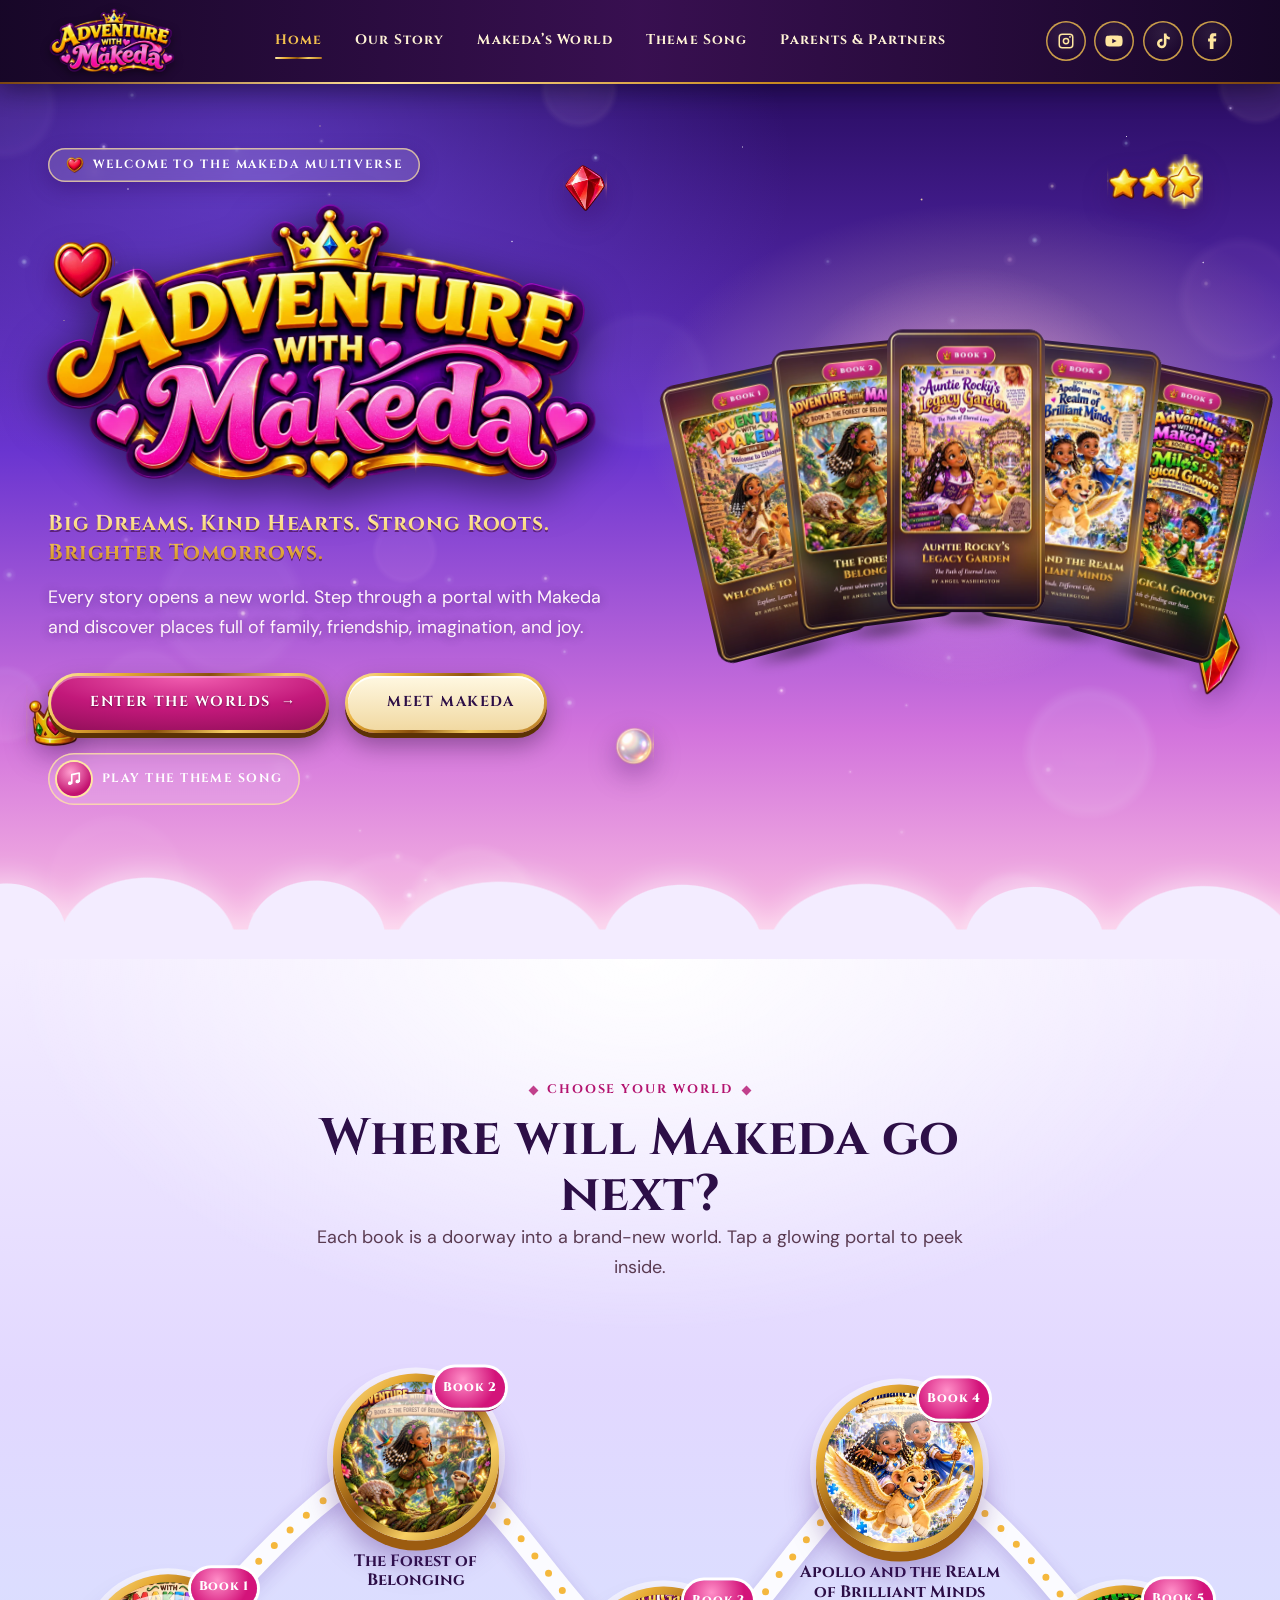
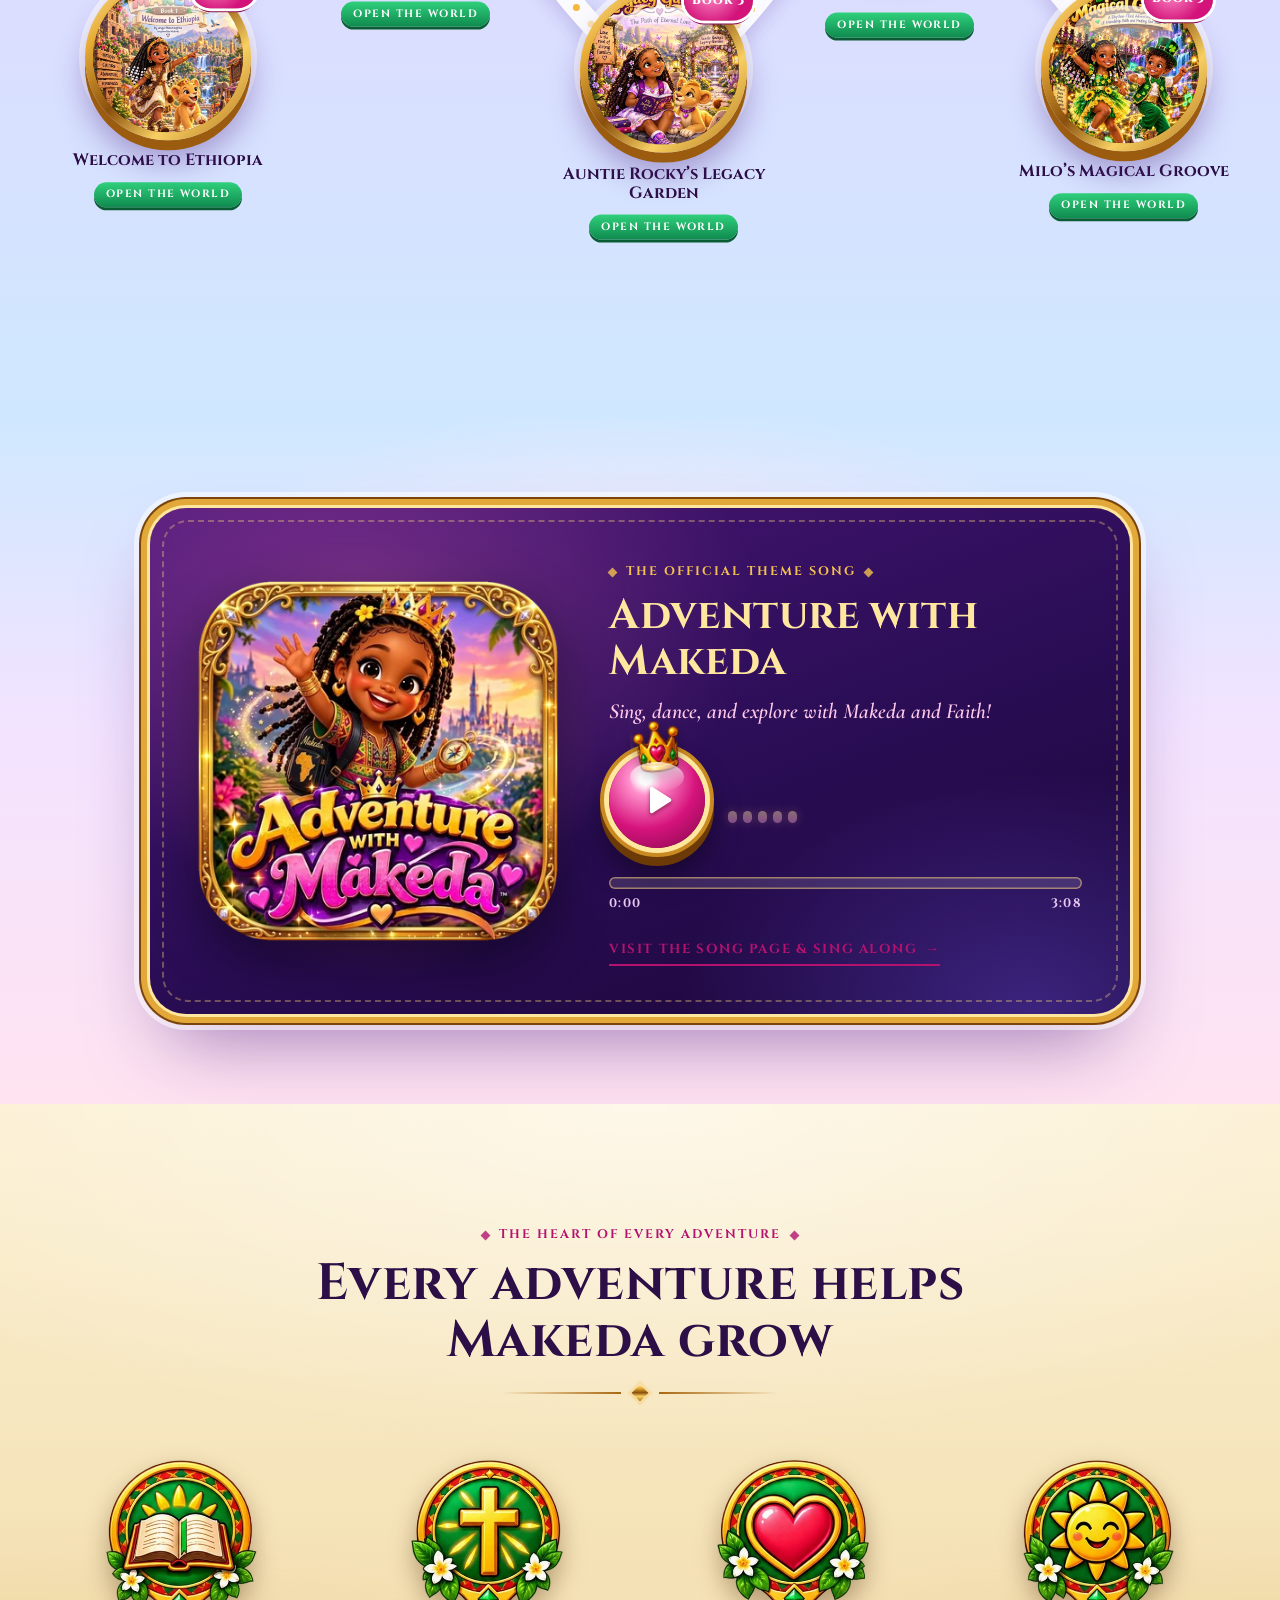
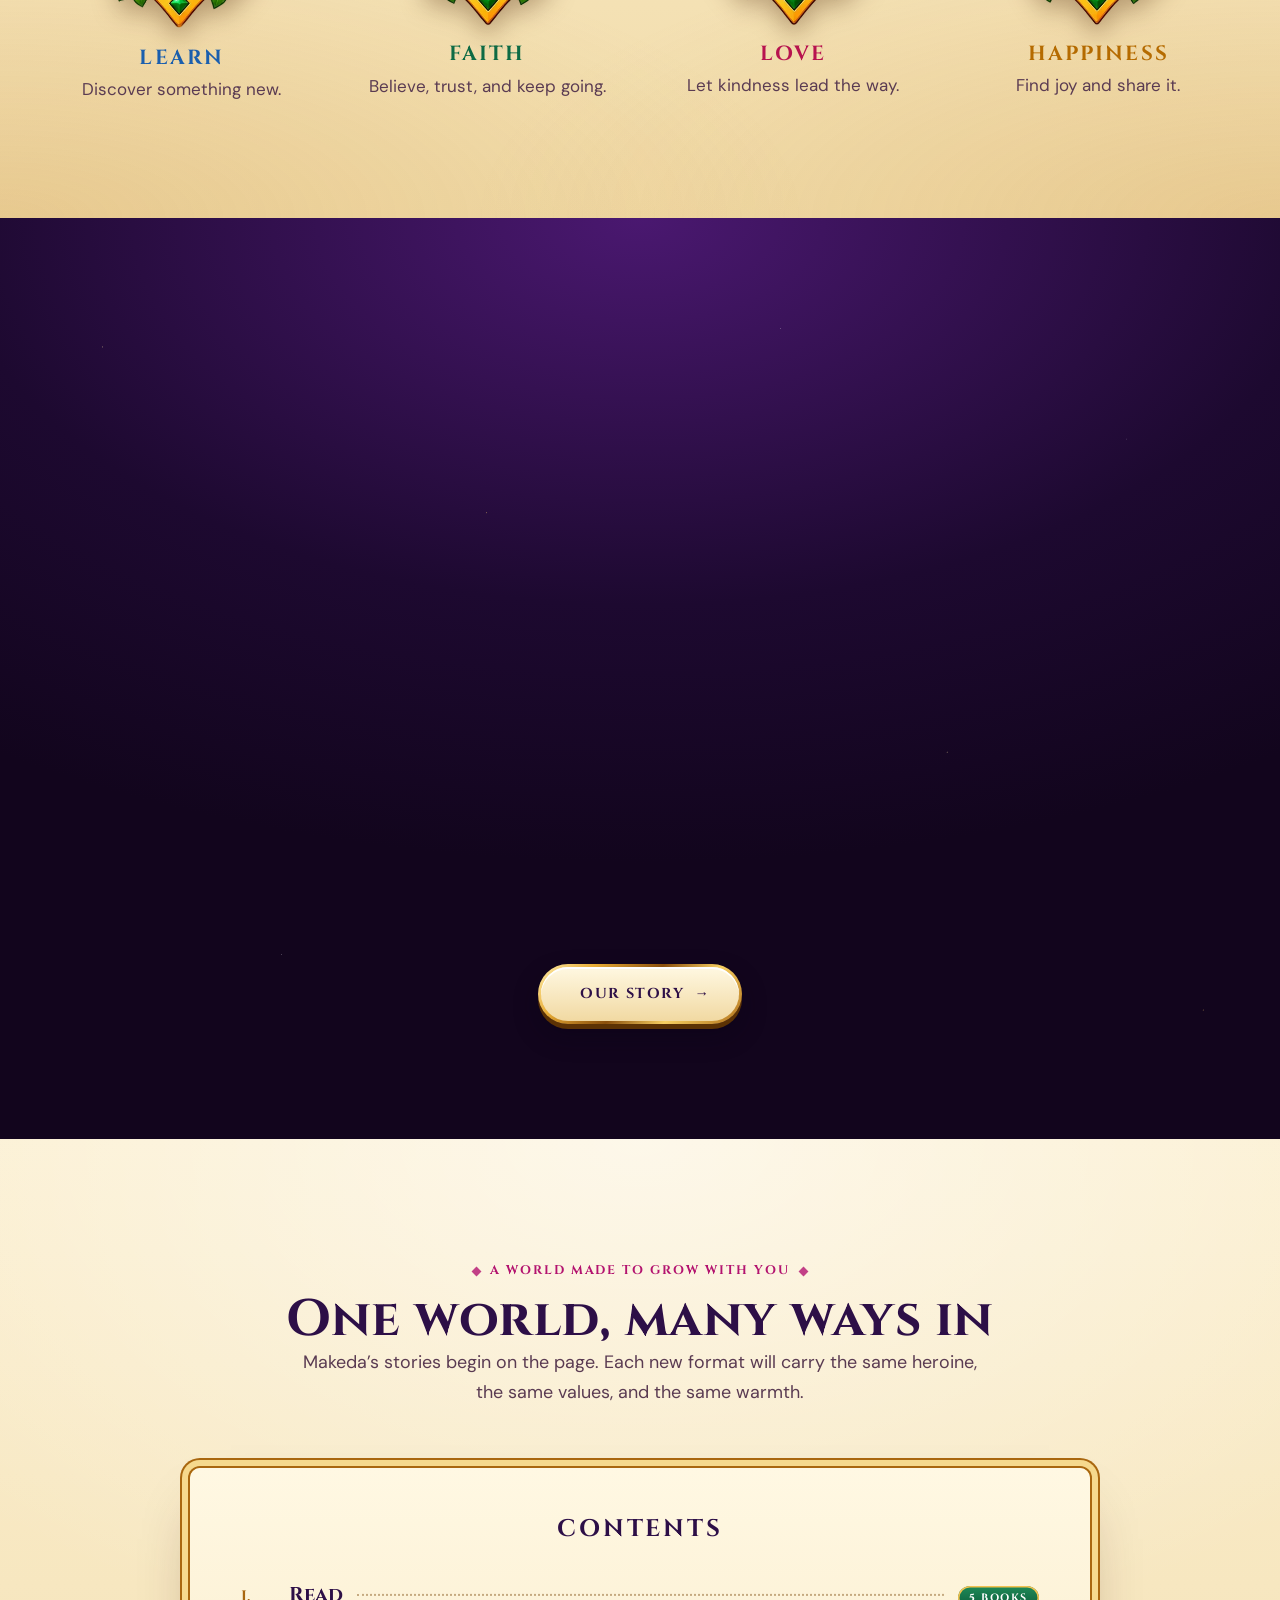
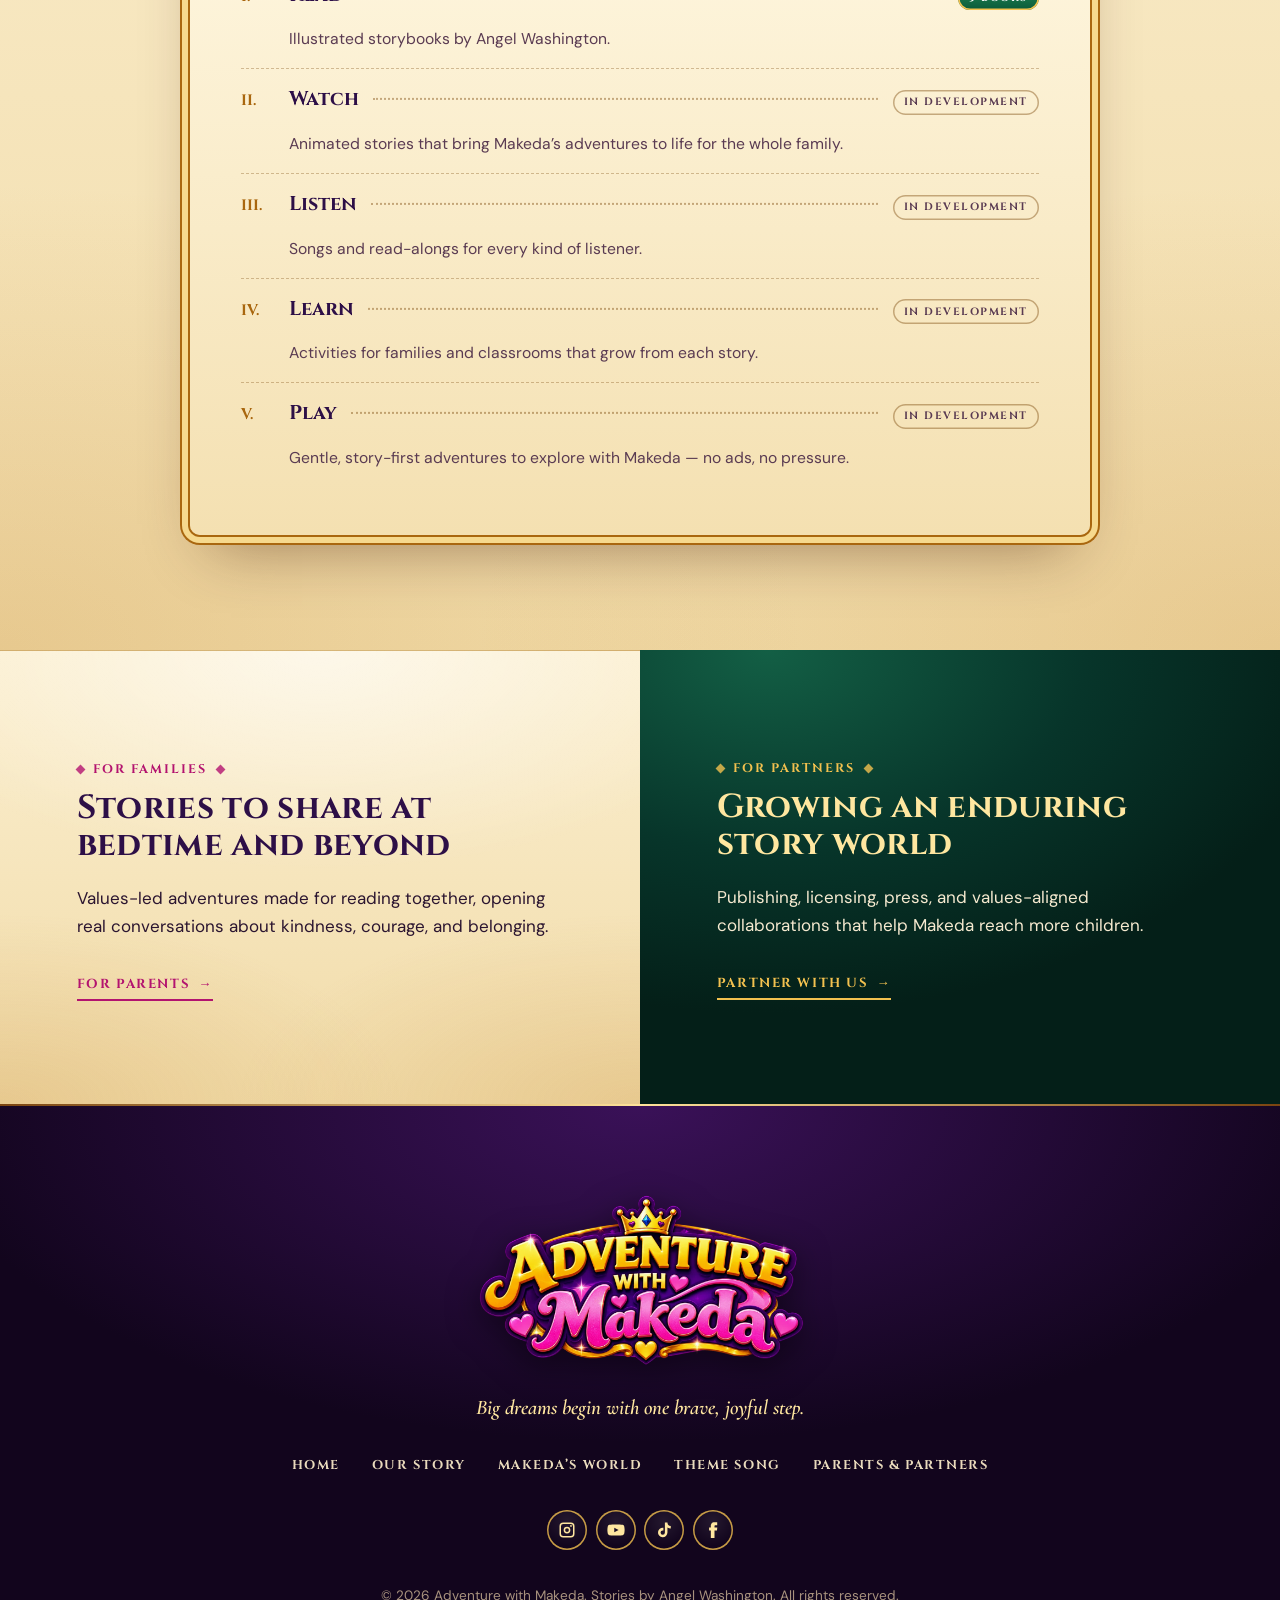
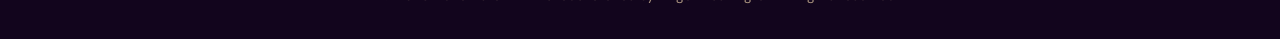
==== commit ccb5ab1f: "Same-size covers: every book fills an identical card window Each cover is cropped to the shared art " ====
--- a/index.html
+++ b/index.html
@@ -8,7 +8,7 @@
 <meta name="theme-color" content="#2a0d63">
 <meta property="og:title" content="Adventure with Makeda | The Makeda Multiverse">
 <meta property="og:description" content="Step into the Makeda Multiverse — storybook worlds of family, friendship, imagination, and joy, built on the values of Learn, Faith, Love, and Happiness.">
-<meta property="og:image" content="https://adventurewithmakeda.com/assets/book4-card-720.webp">
+<meta property="og:image" content="https://adventurewithmakeda.com/assets/book4-card-v2-720.webp">
 <meta property="og:type" content="website">
 <meta name="twitter:card" content="summary_large_image">
 <link rel="apple-touch-icon" href="assets/apple-touch-icon.png">
@@ -59,7 +59,7 @@
     </div>
     <div class="shelf shelf5" aria-label="Adventure with Makeda books 1 to 5">
       <div class="shelf-glow" aria-hidden="true"></div>
-      <figure class="book f1 b1" style="aspect-ratio:9 / 16"><div class="cover"><img src="assets/book1-card-720.webp" srcset="assets/book1-card-360.webp 360w, assets/book1-card-720.webp 720w" sizes="(max-width: 860px) 100px, 190px" width="720" height="1280" fetchpriority="high" alt="Book 1: Welcome to Ethiopia. Makeda points toward a golden city and waterfalls, walking beside Faith, her lion cub."></div></figure><figure class="book f2 b2" style="aspect-ratio:9 / 16"><div class="cover"><img src="assets/book2-card-720.webp" srcset="assets/book2-card-360.webp 360w, assets/book2-card-720.webp 720w" sizes="(max-width: 860px) 100px, 190px" width="720" height="1280" fetchpriority="high" alt="Book 2: The Forest of Belonging. Makeda walks a mossy branch with a compass, a hummingbird, a pangolin and an otter."></div></figure><figure class="book f3 b3" style="aspect-ratio:9 / 16"><div class="cover"><img src="assets/book3-card-720.webp" srcset="assets/book3-card-360.webp 360w, assets/book3-card-720.webp 720w" sizes="(max-width: 860px) 100px, 190px" width="720" height="1280" fetchpriority="high" alt="Book 3: Auntie Rocky&rsquo;s Legacy Garden, The Path of Eternal Love. Makeda writes in her journal in a blooming garden with Faith."></div></figure><figure class="book f4 b4" style="aspect-ratio:9 / 16"><div class="cover"><img src="assets/book4-card-720.webp" srcset="assets/book4-card-360.webp 360w, assets/book4-card-720.webp 720w" sizes="(max-width: 860px) 100px, 190px" width="720" height="1280" fetchpriority="high" alt="Book 4: Apollo and the Realm of Brilliant Minds. Makeda and her brother Apollo ride Faith, a winged lion cub, over floating islands."></div></figure><figure class="book f5 b5" style="aspect-ratio:9 / 16"><div class="cover"><img src="assets/book5-card-720.webp" srcset="assets/book5-card-360.webp 360w, assets/book5-card-720.webp 720w" sizes="(max-width: 860px) 100px, 190px" width="720" height="1280" fetchpriority="high" alt="Book 5: Milo&rsquo;s Magical Groove. Makeda and her cousin Milo dance on a glowing treehouse stage full of music notes and forest friends."></div></figure>
+      <figure class="book f1 b1" style="aspect-ratio:9 / 16"><div class="cover"><img src="assets/book1-card-v2-720.webp" srcset="assets/book1-card-v2-360.webp 360w, assets/book1-card-v2-720.webp 720w" sizes="(max-width: 860px) 100px, 190px" width="720" height="1280" fetchpriority="high" alt="Book 1: Welcome to Ethiopia. Makeda points toward a golden city and waterfalls, walking beside Faith, her lion cub."></div></figure><figure class="book f2 b2" style="aspect-ratio:9 / 16"><div class="cover"><img src="assets/book2-card-v2-720.webp" srcset="assets/book2-card-v2-360.webp 360w, assets/book2-card-v2-720.webp 720w" sizes="(max-width: 860px) 100px, 190px" width="720" height="1280" fetchpriority="high" alt="Book 2: The Forest of Belonging. Makeda walks a mossy branch with a compass, a hummingbird, a pangolin and an otter."></div></figure><figure class="book f3 b3" style="aspect-ratio:9 / 16"><div class="cover"><img src="assets/book3-card-v2-720.webp" srcset="assets/book3-card-v2-360.webp 360w, assets/book3-card-v2-720.webp 720w" sizes="(max-width: 860px) 100px, 190px" width="720" height="1280" fetchpriority="high" alt="Book 3: Auntie Rocky&rsquo;s Legacy Garden, The Path of Eternal Love. Makeda writes in her journal in a blooming garden with Faith."></div></figure><figure class="book f4 b4" style="aspect-ratio:9 / 16"><div class="cover"><img src="assets/book4-card-v2-720.webp" srcset="assets/book4-card-v2-360.webp 360w, assets/book4-card-v2-720.webp 720w" sizes="(max-width: 860px) 100px, 190px" width="720" height="1280" fetchpriority="high" alt="Book 4: Apollo and the Realm of Brilliant Minds. Makeda and her brother Apollo ride Faith, a winged lion cub, over floating islands."></div></figure><figure class="book f5 b5" style="aspect-ratio:9 / 16"><div class="cover"><img src="assets/book5-card-v2-720.webp" srcset="assets/book5-card-v2-360.webp 360w, assets/book5-card-v2-720.webp 720w" sizes="(max-width: 860px) 100px, 190px" width="720" height="1280" fetchpriority="high" alt="Book 5: Milo&rsquo;s Magical Groove. Makeda and her cousin Milo dance on a glowing treehouse stage full of music notes and forest friends."></div></figure>
     </div>
   </div>
   <div class="clouds to-lavender" aria-hidden="true"></div>
@@ -180,7 +180,7 @@
 </section>
 <dialog class="world-card" id="world-ethiopia" aria-labelledby="wd-ethiopia">
   <button class="world-close" type="button" data-close aria-label="Close">&times;</button>
-  <div class="world-inner"><figure class="book b1" style="aspect-ratio:9 / 16"><div class="cover"><img src="assets/book1-card-720.webp" srcset="assets/book1-card-360.webp 360w, assets/book1-card-720.webp 720w" sizes="(max-width: 860px) 56vw, 260px" width="720" height="1280" loading="lazy" decoding="async" alt="Book 1: Welcome to Ethiopia. Makeda points toward a golden city and waterfalls, walking beside Faith, her lion cub."></div></figure><div><p class="eyebrow">Book 1 &middot; by Angel Washington</p>
+  <div class="world-inner"><figure class="book b1" style="aspect-ratio:9 / 16"><div class="cover"><img src="assets/book1-card-v2-720.webp" srcset="assets/book1-card-v2-360.webp 360w, assets/book1-card-v2-720.webp 720w" sizes="(max-width: 860px) 56vw, 260px" width="720" height="1280" loading="lazy" decoding="async" alt="Book 1: Welcome to Ethiopia. Makeda points toward a golden city and waterfalls, walking beside Faith, her lion cub."></div></figure><div><p class="eyebrow">Book 1 &middot; by Angel Washington</p>
       <h2 id="wd-ethiopia">Welcome to Ethiopia</h2>
       <p class="tagline">Explore. Learn. Be Kind. Make a Brighter World.</p>
       <p>Makeda and Faith set out on their very first adventure, full of history, culture, kindness, and wonder.</p>
@@ -188,7 +188,7 @@
 </dialog>
 <dialog class="world-card" id="world-forest" aria-labelledby="wd-forest">
   <button class="world-close" type="button" data-close aria-label="Close">&times;</button>
-  <div class="world-inner"><figure class="book b2" style="aspect-ratio:9 / 16"><div class="cover"><img src="assets/book2-card-720.webp" srcset="assets/book2-card-360.webp 360w, assets/book2-card-720.webp 720w" sizes="(max-width: 860px) 56vw, 260px" width="720" height="1280" loading="lazy" decoding="async" alt="Book 2: The Forest of Belonging. Makeda walks a mossy branch with a compass, a hummingbird, a pangolin and an otter."></div></figure><div><p class="eyebrow">Book 2 &middot; by Angel Washington</p>
+  <div class="world-inner"><figure class="book b2" style="aspect-ratio:9 / 16"><div class="cover"><img src="assets/book2-card-v2-720.webp" srcset="assets/book2-card-v2-360.webp 360w, assets/book2-card-v2-720.webp 720w" sizes="(max-width: 860px) 56vw, 260px" width="720" height="1280" loading="lazy" decoding="async" alt="Book 2: The Forest of Belonging. Makeda walks a mossy branch with a compass, a hummingbird, a pangolin and an otter."></div></figure><div><p class="eyebrow">Book 2 &middot; by Angel Washington</p>
       <h2 id="wd-forest">The Forest of Belonging</h2>
       <p class="tagline">A forest where every voice belongs.</p>
       <p>A glowing compass leads Makeda into an enchanted forest full of new friends.</p>
@@ -196,7 +196,7 @@
 </dialog>
 <dialog class="world-card" id="world-garden" aria-labelledby="wd-garden">
   <button class="world-close" type="button" data-close aria-label="Close">&times;</button>
-  <div class="world-inner"><figure class="book b3" style="aspect-ratio:9 / 16"><div class="cover"><img src="assets/book3-card-720.webp" srcset="assets/book3-card-360.webp 360w, assets/book3-card-720.webp 720w" sizes="(max-width: 860px) 56vw, 260px" width="720" height="1280" loading="lazy" decoding="async" alt="Book 3: Auntie Rocky&rsquo;s Legacy Garden, The Path of Eternal Love. Makeda writes in her journal in a blooming garden with Faith."></div></figure><div><p class="eyebrow">Book 3 &middot; by Angel Washington</p>
+  <div class="world-inner"><figure class="book b3" style="aspect-ratio:9 / 16"><div class="cover"><img src="assets/book3-card-v2-720.webp" srcset="assets/book3-card-v2-360.webp 360w, assets/book3-card-v2-720.webp 720w" sizes="(max-width: 860px) 56vw, 260px" width="720" height="1280" loading="lazy" decoding="async" alt="Book 3: Auntie Rocky&rsquo;s Legacy Garden, The Path of Eternal Love. Makeda writes in her journal in a blooming garden with Faith."></div></figure><div><p class="eyebrow">Book 3 &middot; by Angel Washington</p>
       <h2 id="wd-garden">Auntie Rocky&rsquo;s Legacy Garden</h2>
       <p class="tagline">The Path of Eternal Love.</p>
       <p>In a garden in full bloom, Makeda discovers how love lives on in every lesson, every dream, and every heart.</p>
@@ -204,7 +204,7 @@
 </dialog>
 <dialog class="world-card" id="world-realm" aria-labelledby="wd-realm">
   <button class="world-close" type="button" data-close aria-label="Close">&times;</button>
-  <div class="world-inner"><figure class="book b4" style="aspect-ratio:9 / 16"><div class="cover"><img src="assets/book4-card-720.webp" srcset="assets/book4-card-360.webp 360w, assets/book4-card-720.webp 720w" sizes="(max-width: 860px) 56vw, 260px" width="720" height="1280" loading="lazy" decoding="async" alt="Book 4: Apollo and the Realm of Brilliant Minds. Makeda and her brother Apollo ride Faith, a winged lion cub, over floating islands."></div></figure><div><p class="eyebrow">Book 4 &middot; by Angel Washington</p>
+  <div class="world-inner"><figure class="book b4" style="aspect-ratio:9 / 16"><div class="cover"><img src="assets/book4-card-v2-720.webp" srcset="assets/book4-card-v2-360.webp 360w, assets/book4-card-v2-720.webp 720w" sizes="(max-width: 860px) 56vw, 260px" width="720" height="1280" loading="lazy" decoding="async" alt="Book 4: Apollo and the Realm of Brilliant Minds. Makeda and her brother Apollo ride Faith, a winged lion cub, over floating islands."></div></figure><div><p class="eyebrow">Book 4 &middot; by Angel Washington</p>
       <h2 id="wd-realm">Apollo and the Realm of Brilliant Minds</h2>
       <p class="tagline">Different Minds. Different Gifts. One Beautiful World.</p>
       <p>Makeda, her brother Apollo, and Faith soar into a sky of floating islands where every kind of mind shines.</p>
@@ -212,7 +212,7 @@
 </dialog>
 <dialog class="world-card" id="world-milo" aria-labelledby="wd-milo">
   <button class="world-close" type="button" data-close aria-label="Close">&times;</button>
-  <div class="world-inner"><figure class="book b5" style="aspect-ratio:9 / 16"><div class="cover"><img src="assets/book5-card-720.webp" srcset="assets/book5-card-360.webp 360w, assets/book5-card-720.webp 720w" sizes="(max-width: 860px) 56vw, 260px" width="720" height="1280" loading="lazy" decoding="async" alt="Book 5: Milo&rsquo;s Magical Groove. Makeda and her cousin Milo dance on a glowing treehouse stage full of music notes and forest friends."></div></figure><div><p class="eyebrow">Book 5 &middot; by Angel Washington</p>
+  <div class="world-inner"><figure class="book b5" style="aspect-ratio:9 / 16"><div class="cover"><img src="assets/book5-card-v2-720.webp" srcset="assets/book5-card-v2-360.webp 360w, assets/book5-card-v2-720.webp 720w" sizes="(max-width: 860px) 56vw, 260px" width="720" height="1280" loading="lazy" decoding="async" alt="Book 5: Milo&rsquo;s Magical Groove. Makeda and her cousin Milo dance on a glowing treehouse stage full of music notes and forest friends."></div></figure><div><p class="eyebrow">Book 5 &middot; by Angel Washington</p>
       <h2 id="wd-milo">Milo&rsquo;s Magical Groove</h2>
       <p class="tagline">A rhythm-filled adventure of friendship, faith, and finding our beat.</p>
       <p>Makeda and her cousin Milo light up a treehouse stage, where every beat, dance, and friend helps the whole forest find its groove.</p>
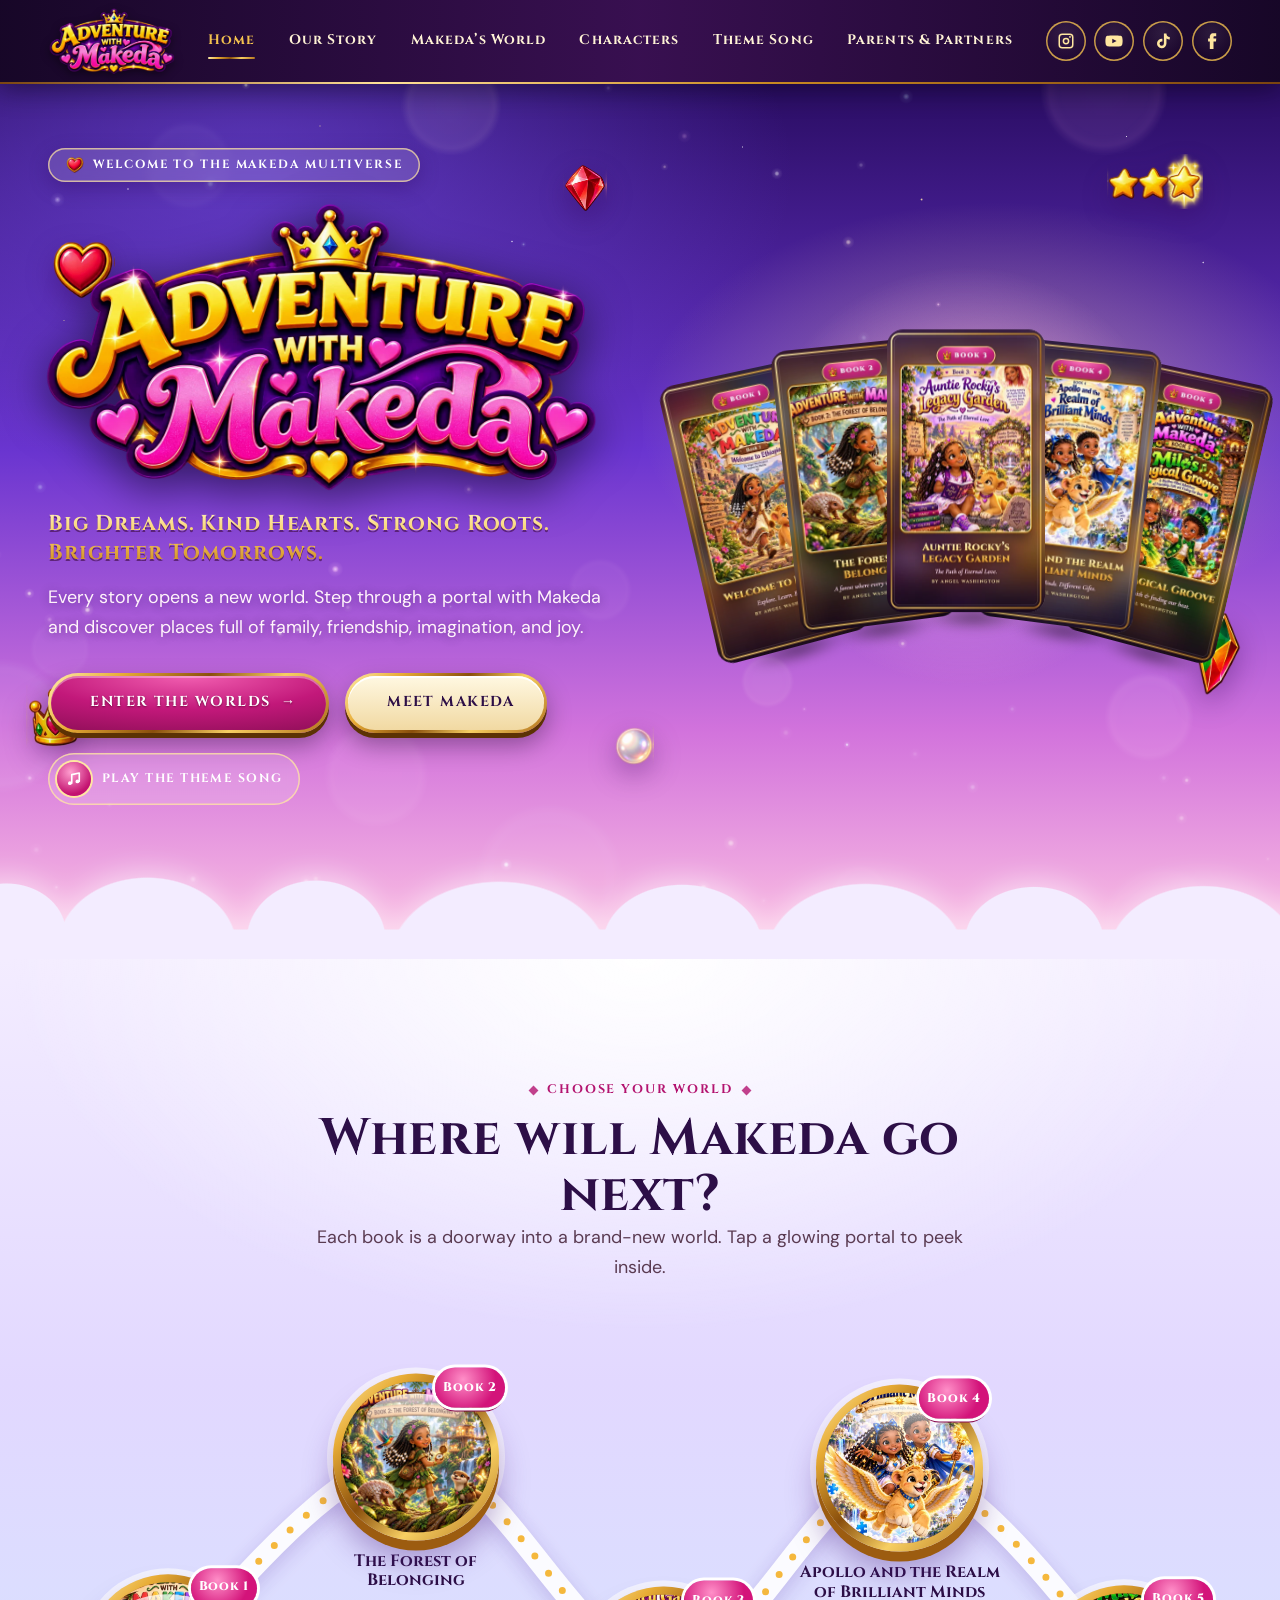
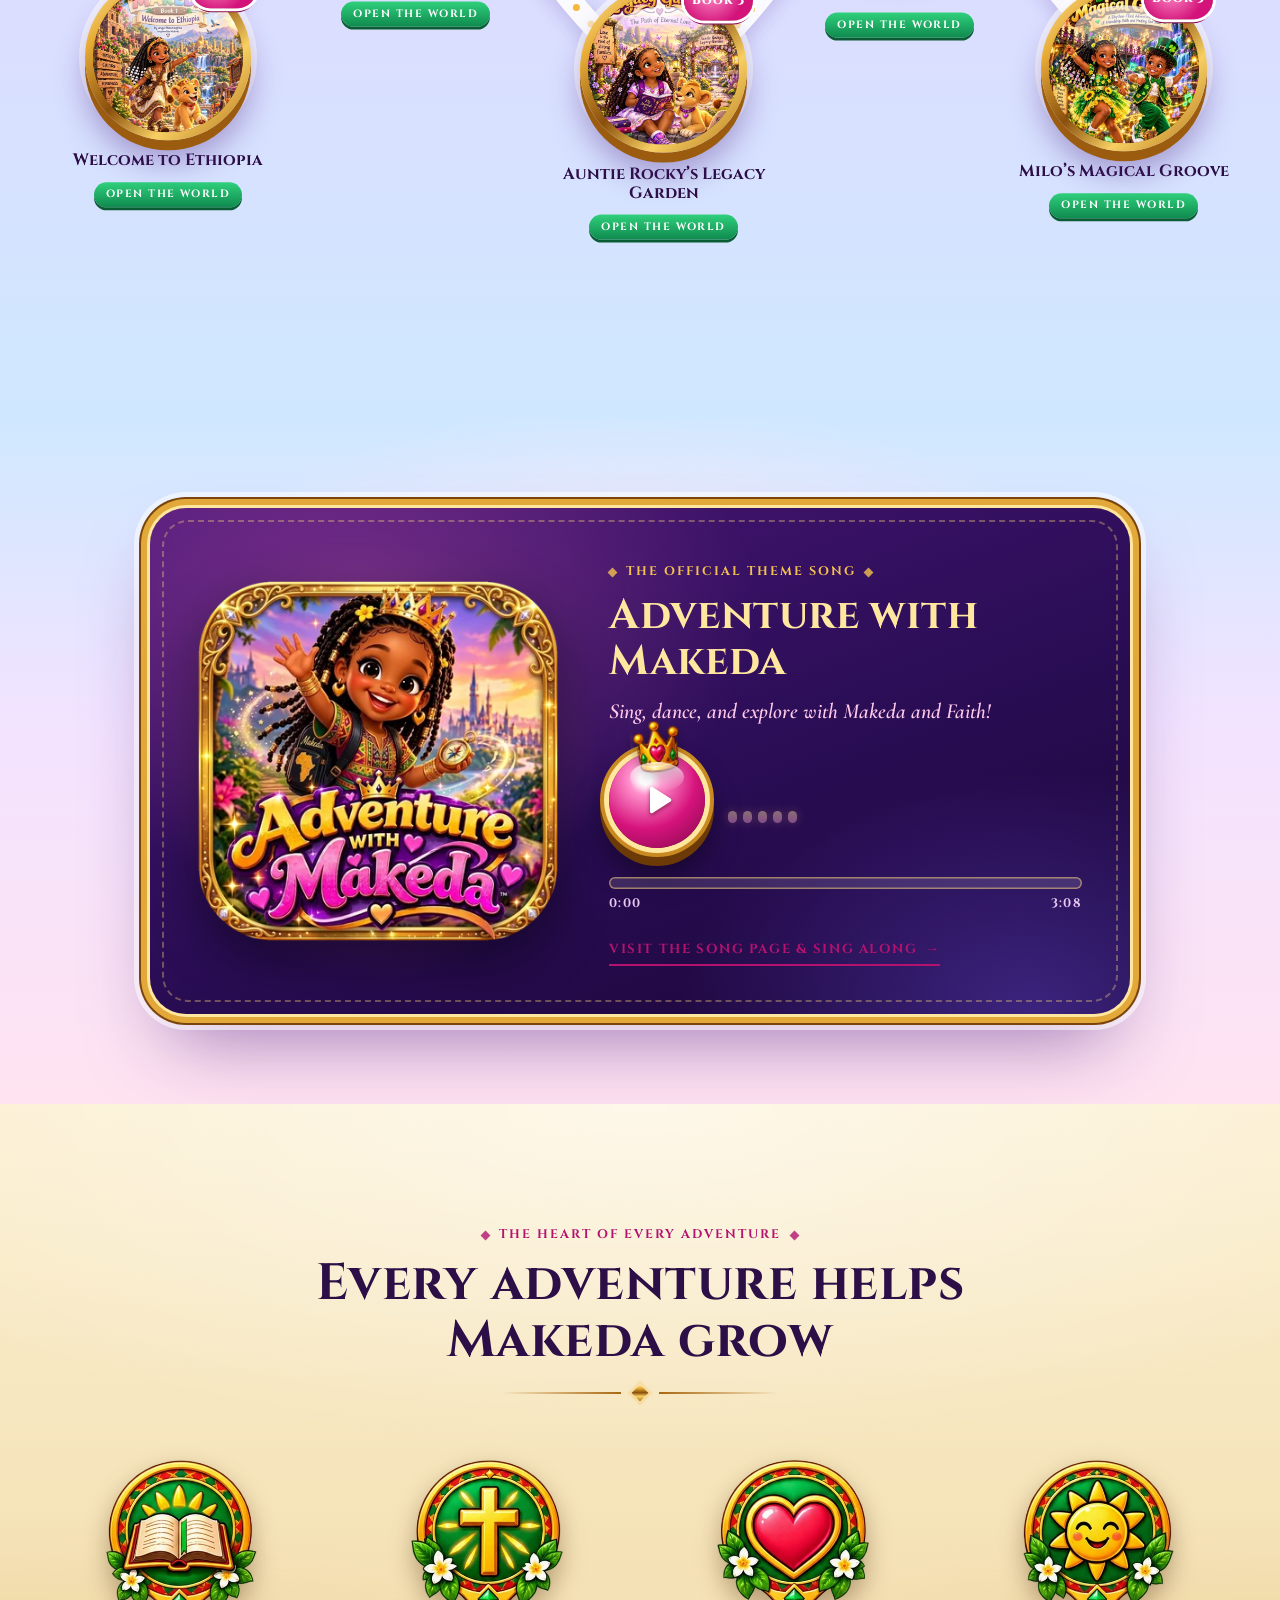
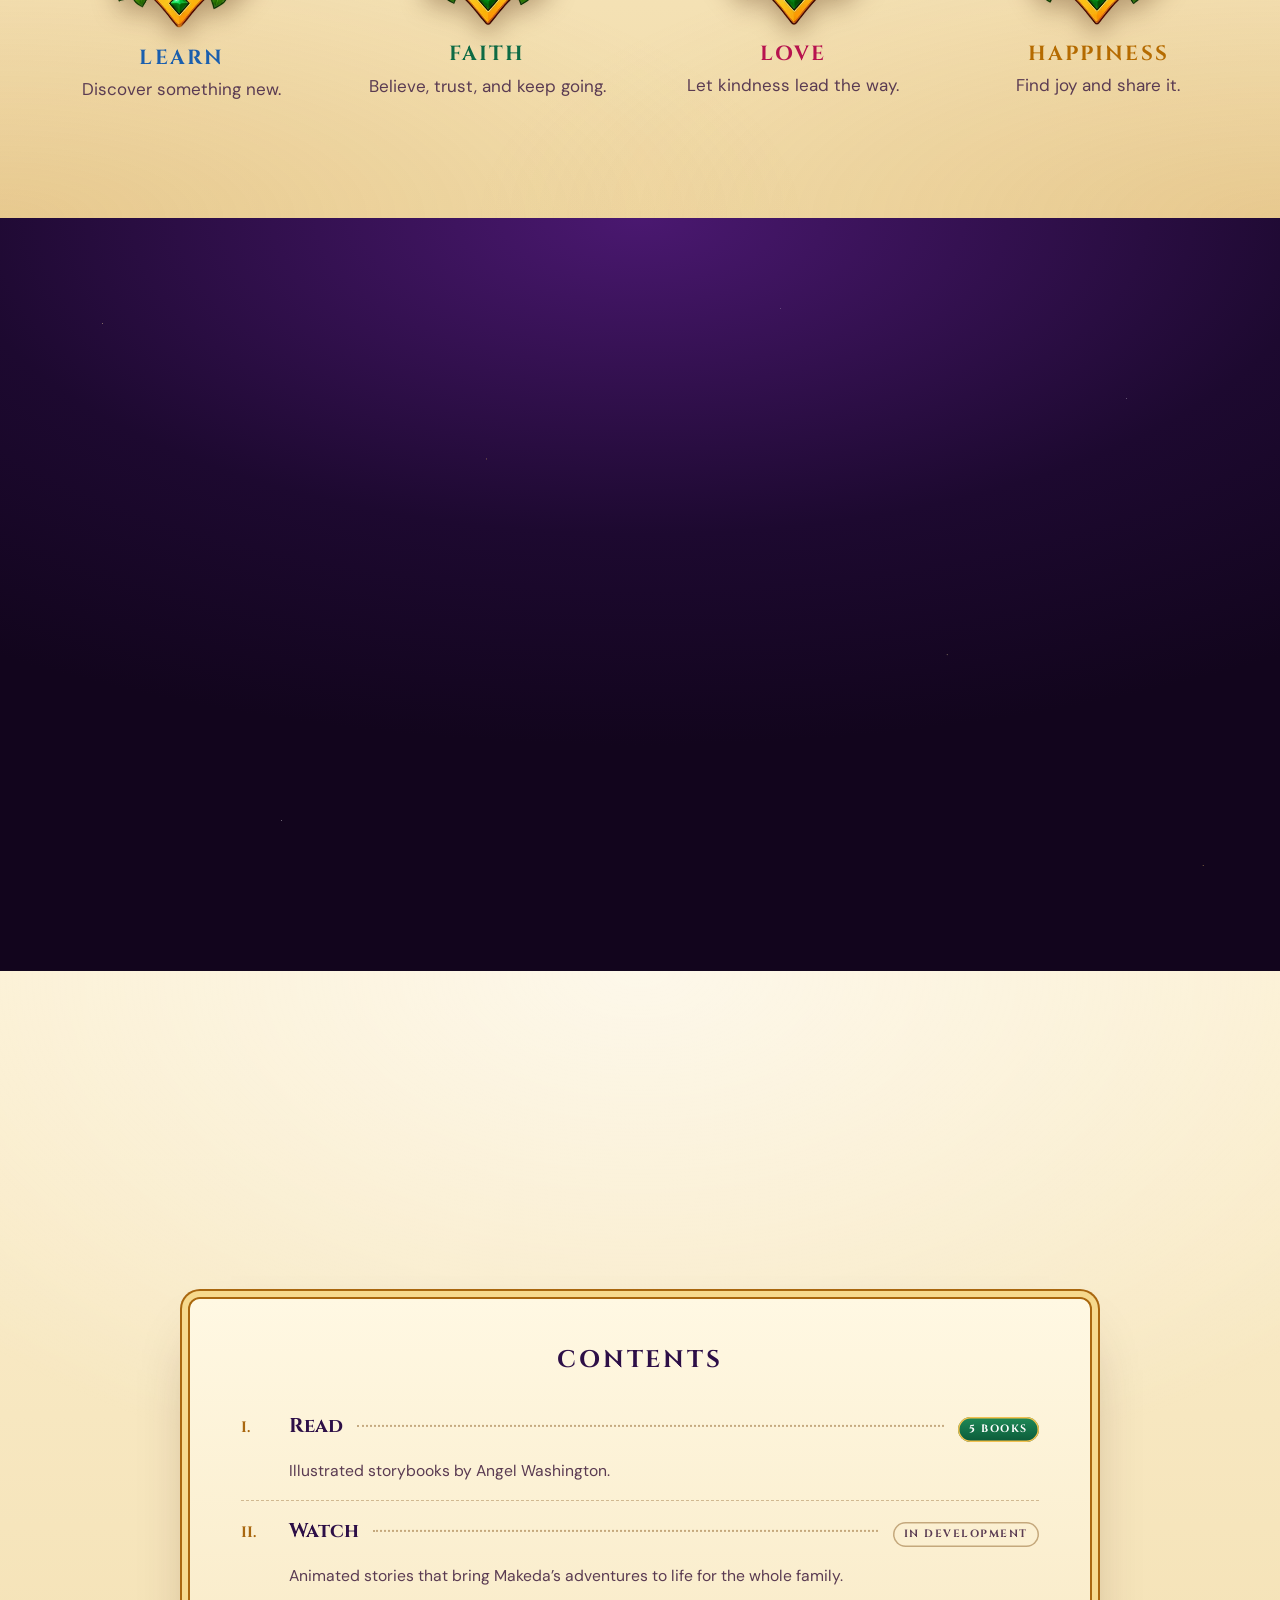
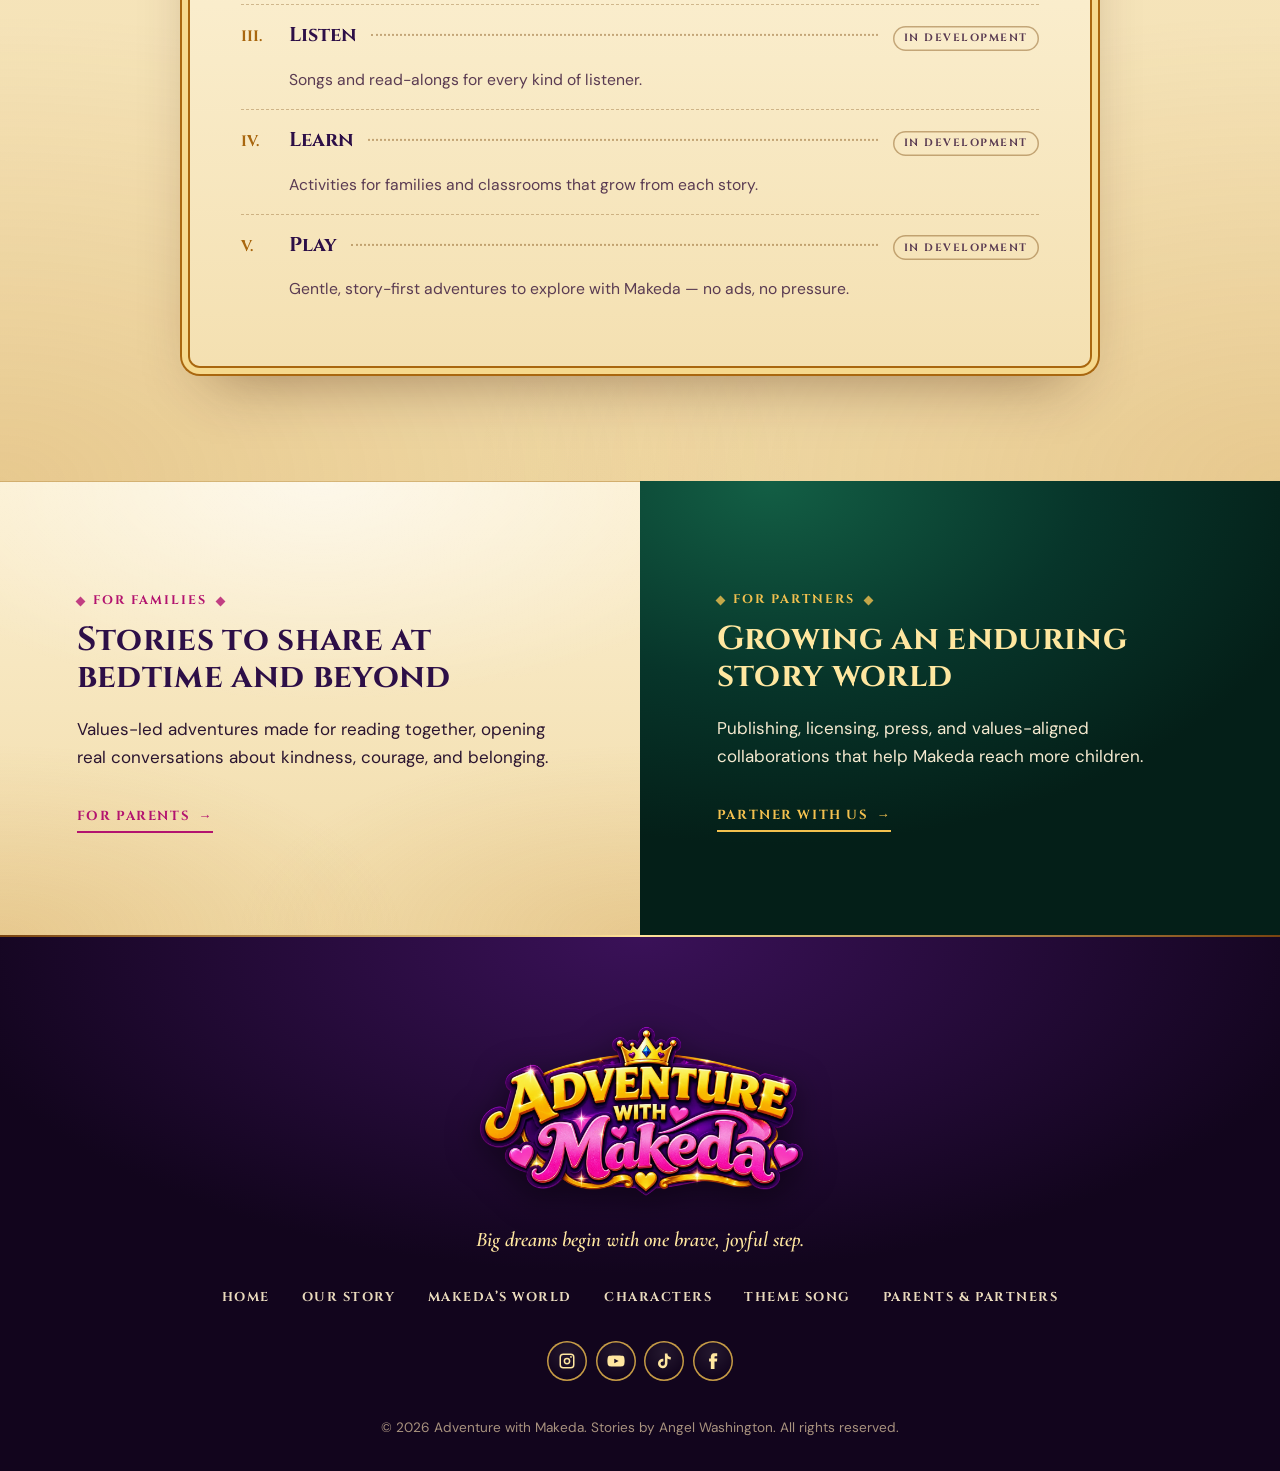
==== commit 5c45dcc9: "Add Characters page with the full cast; home spotlights Makeda Seven transparent cutouts sliced from" ====
--- a/index.html
+++ b/index.html
@@ -18,7 +18,7 @@
 <link rel="preconnect" href="https://fonts.gstatic.com" crossorigin>
 <link rel="stylesheet" href="https://fonts.googleapis.com/css2?family=Cinzel:wght@600;700;800&amp;family=Cormorant+Garamond:ital,wght@0,500;0,600;1,600;1,700&amp;family=DM+Sans:wght@400;500;700&amp;display=swap">
 <link rel="preload" as="image" href="assets/logo-1200.webp" fetchpriority="high">
-<link rel="stylesheet" href="styles.css?v=849db406">
+<link rel="stylesheet" href="styles.css?v=a553c166">
 <script>document.documentElement.classList.add('js')</script>
 </head>
 <body>
@@ -32,7 +32,7 @@
       <span class="bars" aria-hidden="true"><i></i><i></i><i></i></span><span class="label">Menu</span>
     </button>
     <nav class="primary-nav" id="primary-nav" aria-label="Main">
-      <ul><li><a href="index.html" aria-current="page">Home</a></li><li><a href="story.html">Our Story</a></li><li><a href="world.html">Makeda&rsquo;s World</a></li><li><a href="song.html">Theme Song</a></li><li><a href="parents.html">Parents &amp; Partners</a></li></ul>
+      <ul><li><a href="index.html" aria-current="page">Home</a></li><li><a href="story.html">Our Story</a></li><li><a href="world.html">Makeda&rsquo;s World</a></li><li><a href="characters.html">Characters</a></li><li><a href="song.html">Theme Song</a></li><li><a href="parents.html">Parents &amp; Partners</a></li></ul>
       <ul class="social" aria-label="Follow Makeda"><li><a href="https://www.instagram.com/" target="_blank" rel="noopener" aria-label="Adventure with Makeda on Instagram"><svg viewBox="0 0 24 24" aria-hidden="true" focusable="false"><path d="M7 2h10a5 5 0 0 1 5 5v10a5 5 0 0 1-5 5H7a5 5 0 0 1-5-5V7a5 5 0 0 1 5-5zm0 2a3 3 0 0 0-3 3v10a3 3 0 0 0 3 3h10a3 3 0 0 0 3-3V7a3 3 0 0 0-3-3H7zm5 3.5a4.5 4.5 0 1 1 0 9 4.5 4.5 0 0 1 0-9zm0 2a2.5 2.5 0 1 0 0 5 2.5 2.5 0 0 0 0-5zm5.3-4.1a1.2 1.2 0 1 1 0 2.4 1.2 1.2 0 0 1 0-2.4z"/></svg></a></li><li><a href="https://www.youtube.com/" target="_blank" rel="noopener" aria-label="Adventure with Makeda on YouTube"><svg viewBox="0 0 24 24" aria-hidden="true" focusable="false"><path d="M23 7.2a3 3 0 0 0-2.1-2.1C19 4.6 12 4.6 12 4.6s-7 0-8.9.5A3 3 0 0 0 1 7.2 31 31 0 0 0 .5 12a31 31 0 0 0 .5 4.8 3 3 0 0 0 2.1 2.1c1.9.5 8.9.5 8.9.5s7 0 8.9-.5a3 3 0 0 0 2.1-2.1 31 31 0 0 0 .5-4.8 31 31 0 0 0-.5-4.8zM9.7 15.1V8.9l5.8 3.1-5.8 3.1z"/></svg></a></li><li><a href="https://www.tiktok.com/" target="_blank" rel="noopener" aria-label="Adventure with Makeda on TikTok"><svg viewBox="0 0 24 24" aria-hidden="true" focusable="false"><path d="M16.6 2h-3.4v13.4a2.9 2.9 0 1 1-2.9-2.9c.3 0 .6 0 .9.1V9.1a6.3 6.3 0 1 0 5.4 6.3V8.6a8 8 0 0 0 4.4 1.3V6.5a4.5 4.5 0 0 1-4.4-4.5z"/></svg></a></li><li><a href="https://www.facebook.com/" target="_blank" rel="noopener" aria-label="Adventure with Makeda on Facebook"><svg viewBox="0 0 24 24" aria-hidden="true" focusable="false"><path d="M14 8.5V6.6c0-.9.6-1.1 1-1.1h2.6V1.6L14 1.5c-4 0-4.9 3-4.9 4.9v2.1H6.8v4h2.3v10h4.9v-10h3.3l.4-4H14z"/></svg></a></li></ul>
     </nav>
     <ul class="social" aria-label="Follow Adventure with Makeda"><li><a href="https://www.instagram.com/" target="_blank" rel="noopener" aria-label="Adventure with Makeda on Instagram"><svg viewBox="0 0 24 24" aria-hidden="true" focusable="false"><path d="M7 2h10a5 5 0 0 1 5 5v10a5 5 0 0 1-5 5H7a5 5 0 0 1-5-5V7a5 5 0 0 1 5-5zm0 2a3 3 0 0 0-3 3v10a3 3 0 0 0 3 3h10a3 3 0 0 0 3-3V7a3 3 0 0 0-3-3H7zm5 3.5a4.5 4.5 0 1 1 0 9 4.5 4.5 0 0 1 0-9zm0 2a2.5 2.5 0 1 0 0 5 2.5 2.5 0 0 0 0-5zm5.3-4.1a1.2 1.2 0 1 1 0 2.4 1.2 1.2 0 0 1 0-2.4z"/></svg></a></li><li><a href="https://www.youtube.com/" target="_blank" rel="noopener" aria-label="Adventure with Makeda on YouTube"><svg viewBox="0 0 24 24" aria-hidden="true" focusable="false"><path d="M23 7.2a3 3 0 0 0-2.1-2.1C19 4.6 12 4.6 12 4.6s-7 0-8.9.5A3 3 0 0 0 1 7.2 31 31 0 0 0 .5 12a31 31 0 0 0 .5 4.8 3 3 0 0 0 2.1 2.1c1.9.5 8.9.5 8.9.5s7 0 8.9-.5a3 3 0 0 0 2.1-2.1 31 31 0 0 0 .5-4.8 31 31 0 0 0-.5-4.8zM9.7 15.1V8.9l5.8 3.1-5.8 3.1z"/></svg></a></li><li><a href="https://www.tiktok.com/" target="_blank" rel="noopener" aria-label="Adventure with Makeda on TikTok"><svg viewBox="0 0 24 24" aria-hidden="true" focusable="false"><path d="M16.6 2h-3.4v13.4a2.9 2.9 0 1 1-2.9-2.9c.3 0 .6 0 .9.1V9.1a6.3 6.3 0 1 0 5.4 6.3V8.6a8 8 0 0 0 4.4 1.3V6.5a4.5 4.5 0 0 1-4.4-4.5z"/></svg></a></li><li><a href="https://www.facebook.com/" target="_blank" rel="noopener" aria-label="Adventure with Makeda on Facebook"><svg viewBox="0 0 24 24" aria-hidden="true" focusable="false"><path d="M14 8.5V6.6c0-.9.6-1.1 1-1.1h2.6V1.6L14 1.5c-4 0-4.9 3-4.9 4.9v2.1H6.8v4h2.3v10h4.9v-10h3.3l.4-4H14z"/></svg></a></li></ul>
@@ -125,22 +125,20 @@
 </section>
 
 <section class="section plum starfield on-dark" id="family" aria-labelledby="family-title">
-  <div class="wrap">
-    <header class="section-head reveal">
+  <div class="wrap feature">
+    <div class="spotlight reveal">
+      <span class="cast-glow" aria-hidden="true"></span>
+      <img src="assets/cast/makeda.webp" width="272" height="665" alt="Makeda in her leaf skirt, adventure boots, and golden crown, smiling with her satchel." loading="lazy" decoding="async">
+    </div>
+    <div class="reveal">
       <p class="eyebrow">A heroine for the whole family</p>
-      <h2 id="family-title" class="display-l gold-type">Meet Makeda &amp; friends</h2>
-      <p class="lede">Makeda is curious, joyful, and ready to discover how big the world can be &mdash; with the people she loves right beside her.</p>
-    </header>
-    
-<ul class="family-row" data-stagger>
-  <li class="cameo reveal"><div class="ring"><img src="assets/cameo-makeda.webp" width="320" height="320" alt="Makeda, smiling, with a blue star bow in her beaded braids." loading="lazy" decoding="async"></div>
-    <h3>Makeda</h3><p class="role">The curious explorer</p><p>Joyful, kind-hearted, and brave enough to step through every new door &mdash; and to bring others along.</p></li>
-  <li class="cameo reveal"><div class="ring"><img src="assets/cameo-apollo.webp" width="320" height="320" alt="Apollo, Makeda&rsquo;s brother, grinning in a blue and gold cape." loading="lazy" decoding="async"></div>
-    <h3>Apollo</h3><p class="role">Makeda&rsquo;s brother</p><p>A bright, big-hearted guide who knows that every kind of mind has something brilliant to give.</p></li>
-  <li class="cameo reveal"><div class="ring"><img src="assets/cameo-faith.webp" width="320" height="320" alt="Faith, a golden lion cub with a blue heart pendant, laughing." loading="lazy" decoding="async"></div>
-    <h3>Faith</h3><p class="role">The lion cub companion</p><p>Playful, loyal, and full of heart &mdash; Makeda&rsquo;s best friend on every adventure.</p></li>
-</ul>
-    <div class="actions" style="justify-content:center;margin-top:3rem"><a class="btn btn-parchment btn-lg" href="story.html"><span class="gloss" aria-hidden="true"></span>Our story <span class="arrow" aria-hidden="true">&rarr;</span></a></div>
+      <h2 id="family-title" class="display-l gold-type">Meet Makeda</h2>
+      <p class="lede">Makeda is curious, joyful, and ready to discover how big the world can be. With a kind heart, an open mind, and the people she loves beside her, every day becomes an adventure.</p>
+      <p class="story-quote">&ldquo;Discover your roots. Discover your light.&rdquo;</p>
+      <ul class="traits" aria-label="Makeda is"><li>Curious</li><li>Kind</li><li>Brave</li><li>Creative</li></ul>
+      <div class="meet-strip" aria-hidden="true"><img src="assets/cast/sahara.webp" alt="" loading="lazy" decoding="async"><img src="assets/cast/faith.webp" alt="" loading="lazy" decoding="async"><img src="assets/cast/rocky.webp" alt="" loading="lazy" decoding="async"><img src="assets/cast/milo.webp" alt="" loading="lazy" decoding="async"><img src="assets/cast/apollo.webp" alt="" loading="lazy" decoding="async"><img src="assets/cast/kito.webp" alt="" loading="lazy" decoding="async"></div>
+      <div class="actions"><a class="btn btn-jewel btn-lg" href="characters.html"><span class="gloss" aria-hidden="true"></span>Meet the whole family <span class="arrow" aria-hidden="true">&rarr;</span></a></div>
+    </div>
   </div>
 </section>
 
@@ -225,12 +223,12 @@
       <img src="assets/logo-720.webp" srcset="assets/logo-360.webp 360w, assets/logo-720.webp 720w, assets/logo-1200.webp 1200w" sizes="330px" width="330" height="171" alt="" loading="lazy" decoding="async">
     </a>
     <p class="foot-tag">Big dreams begin with one brave, joyful step.</p>
-    <nav class="foot-nav" aria-label="Footer"><ul><li><a href="index.html">Home</a></li><li><a href="story.html">Our Story</a></li><li><a href="world.html">Makeda&rsquo;s World</a></li><li><a href="song.html">Theme Song</a></li><li><a href="parents.html">Parents &amp; Partners</a></li></ul></nav>
+    <nav class="foot-nav" aria-label="Footer"><ul><li><a href="index.html">Home</a></li><li><a href="story.html">Our Story</a></li><li><a href="world.html">Makeda&rsquo;s World</a></li><li><a href="characters.html">Characters</a></li><li><a href="song.html">Theme Song</a></li><li><a href="parents.html">Parents &amp; Partners</a></li></ul></nav>
     <ul class="social" aria-label="Follow Adventure with Makeda"><li><a href="https://www.instagram.com/" target="_blank" rel="noopener" aria-label="Adventure with Makeda on Instagram"><svg viewBox="0 0 24 24" aria-hidden="true" focusable="false"><path d="M7 2h10a5 5 0 0 1 5 5v10a5 5 0 0 1-5 5H7a5 5 0 0 1-5-5V7a5 5 0 0 1 5-5zm0 2a3 3 0 0 0-3 3v10a3 3 0 0 0 3 3h10a3 3 0 0 0 3-3V7a3 3 0 0 0-3-3H7zm5 3.5a4.5 4.5 0 1 1 0 9 4.5 4.5 0 0 1 0-9zm0 2a2.5 2.5 0 1 0 0 5 2.5 2.5 0 0 0 0-5zm5.3-4.1a1.2 1.2 0 1 1 0 2.4 1.2 1.2 0 0 1 0-2.4z"/></svg></a></li><li><a href="https://www.youtube.com/" target="_blank" rel="noopener" aria-label="Adventure with Makeda on YouTube"><svg viewBox="0 0 24 24" aria-hidden="true" focusable="false"><path d="M23 7.2a3 3 0 0 0-2.1-2.1C19 4.6 12 4.6 12 4.6s-7 0-8.9.5A3 3 0 0 0 1 7.2 31 31 0 0 0 .5 12a31 31 0 0 0 .5 4.8 3 3 0 0 0 2.1 2.1c1.9.5 8.9.5 8.9.5s7 0 8.9-.5a3 3 0 0 0 2.1-2.1 31 31 0 0 0 .5-4.8 31 31 0 0 0-.5-4.8zM9.7 15.1V8.9l5.8 3.1-5.8 3.1z"/></svg></a></li><li><a href="https://www.tiktok.com/" target="_blank" rel="noopener" aria-label="Adventure with Makeda on TikTok"><svg viewBox="0 0 24 24" aria-hidden="true" focusable="false"><path d="M16.6 2h-3.4v13.4a2.9 2.9 0 1 1-2.9-2.9c.3 0 .6 0 .9.1V9.1a6.3 6.3 0 1 0 5.4 6.3V8.6a8 8 0 0 0 4.4 1.3V6.5a4.5 4.5 0 0 1-4.4-4.5z"/></svg></a></li><li><a href="https://www.facebook.com/" target="_blank" rel="noopener" aria-label="Adventure with Makeda on Facebook"><svg viewBox="0 0 24 24" aria-hidden="true" focusable="false"><path d="M14 8.5V6.6c0-.9.6-1.1 1-1.1h2.6V1.6L14 1.5c-4 0-4.9 3-4.9 4.9v2.1H6.8v4h2.3v10h4.9v-10h3.3l.4-4H14z"/></svg></a></li></ul>
     <small>&copy; 2026 Adventure with Makeda. Stories by Angel Washington. All rights reserved.</small>
   </div>
 </footer>
-<script src="site.js?v=849db406" defer></script>
-<script src="enchant.js?v=849db406" defer></script>
+<script src="site.js?v=a553c166" defer></script>
+<script src="enchant.js?v=a553c166" defer></script>
 </body>
 </html>
--- a/styles.css
+++ b/styles.css
@@ -1035,3 +1035,61 @@
   .library { grid-template-columns: repeat(2, 1fr); }
   .library > li:last-child { grid-column: 1 / -1; justify-self: center; width: 50%; }
 }
+.roster .cameo .ring { width: clamp(170px, 18vw, 230px); }
+
+/* ==========================================================================
+   Characters
+   ========================================================================== */
+.lineup-section { background: radial-gradient(70% 60% at 50% 30%, #fff 0%, transparent 70%), linear-gradient(180deg, #f3ecff 0%, #fde8f4 60%, #fff3dc 100%); overflow: hidden; }
+.lineup-section .section-head h2 { color: var(--plum-800); }
+.lineup { list-style: none; margin: 0 auto; padding: 0 0 20px; max-width: 1180px; display: flex; align-items: flex-end; justify-content: center; gap: clamp(0px, 1vw, 14px); position: relative; }
+.lineup::before { /* the cloud stage they stand on */
+  content: ""; position: absolute; left: 2%; right: 2%; bottom: 62px; height: 70px; border-radius: 50%; z-index: 0;
+  background: radial-gradient(50% 50% at 50% 50%, rgba(255, 200, 120, .45), rgba(255, 170, 220, .25) 60%, transparent 72%); filter: blur(6px); }
+.actor { position: relative; z-index: 1; display: grid; justify-items: center; flex: 0 1 auto; }
+.actor a { display: block; line-height: 0; border-radius: 20px; }
+.actor a img { height: calc(var(--h) * 1px * var(--k, .62)); width: auto; filter: drop-shadow(0 14px 12px rgba(80, 30, 110, .28)); transition: transform .5s var(--spring), filter .3s;
+  animation: bob 5s ease-in-out calc(var(--i) * -.7s) infinite alternate; --r0: 0deg; --r1: 0deg; }
+.actor-label { width: clamp(90px, 10vw, 150px); height: auto; margin-top: 10px; }
+@media (hover: hover) { .actor a:hover img { transform: translateY(-14px) scale(1.05); filter: drop-shadow(0 22px 18px rgba(80, 30, 110, .35)) drop-shadow(0 0 22px color-mix(in srgb, var(--c) 45%, transparent)); animation-play-state: paused; } }
+
+.cast-grid { list-style: none; margin: 0; padding: 0; display: grid; grid-template-columns: repeat(4, 1fr); gap: clamp(1.4rem, 3vw, 2.4rem); }
+.cast-grid > li:nth-child(n+5) { transform: translateX(calc(50% + clamp(.7rem, 1.5vw, 1.2rem))); }
+.cast-card { display: grid; justify-items: center; text-align: center; padding: 1.6rem 1.2rem 1.8rem; border-radius: 28px;
+  background: linear-gradient(180deg, rgba(255, 255, 255, .96), rgba(255, 244, 252, .92)); color: var(--ink);
+  box-shadow: 0 0 0 3px #fff, 0 0 0 7px color-mix(in srgb, var(--c) 55%, #f5c451), 0 26px 50px -18px rgba(0, 0, 0, .55); scroll-margin-top: calc(var(--header-h) + 24px); }
+.cast-stage { position: relative; height: 260px; width: 100%; display: grid; place-items: end center; }
+.cast-stage img { position: relative; max-height: 100%; width: auto; filter: drop-shadow(0 12px 10px rgba(60, 20, 90, .25)); transition: transform .5s var(--spring); }
+.cast-glow { position: absolute; left: 50%; bottom: 0; width: 220px; height: 220px; transform: translateX(-50%); border-radius: 50%;
+  background: radial-gradient(circle, color-mix(in srgb, var(--c, #f5c451) 38%, transparent), transparent 68%); }
+.cast-label { width: 170px; height: auto; margin: .8rem 0 .2rem; }
+.cast-card .role { font: italic 700 1.12rem var(--story); color: var(--c); margin: 0 0 .5rem; }
+.cast-card .bio { margin: 0; color: var(--ink-soft); font-size: .98rem; }
+@media (hover: hover) { .cast-card:hover .cast-stage img { transform: translateY(-8px) scale(1.04); } }
+
+/* home spotlight */
+.spotlight { position: relative; display: grid; place-items: end center; min-height: 480px; justify-self: center; width: 100%; max-width: 380px; --c: #f5c451; }
+.spotlight img { position: relative; height: clamp(380px, 38vw, 520px); width: auto; filter: drop-shadow(0 24px 22px rgba(0, 0, 0, .45)); animation: bob 5s ease-in-out infinite alternate; --r0: -1deg; --r1: 1deg; }
+.spotlight .cast-glow { width: 360px; height: 360px; bottom: 30px; background: radial-gradient(circle, rgba(255, 214, 110, .5), rgba(255, 120, 200, .18) 45%, transparent 70%); }
+.meet-strip { display: flex; align-items: flex-end; gap: 4px; margin: 1.6rem 0 .2rem; height: 86px; }
+.meet-strip img { height: 100%; width: auto; filter: drop-shadow(0 6px 6px rgba(0, 0, 0, .35)); }
+.meet-strip img:nth-child(2), .meet-strip img:nth-child(6) { height: 62%; }
+
+@media (max-width: 1080px) { .cast-grid { grid-template-columns: repeat(2, 1fr); } .cast-grid > li:nth-child(n+5) { transform: none; } .cast-grid > li:last-child { grid-column: 1 / -1; justify-self: center; width: min(100%, 50%); } }
+@media (max-width: 860px) {
+  .lineup { flex-wrap: wrap; row-gap: 1.6rem; }
+  .actor { flex: 0 0 30%; }
+  .actor a img { --k: .34; }
+  .lineup::before { display: none; }
+  .spotlight { min-height: 0; }
+  .spotlight img { height: 380px; }
+  .meet-strip { justify-content: center; height: 70px; }
+}
+@media (max-width: 520px) { .cast-grid { grid-template-columns: 1fr; } .cast-grid > li:last-child { width: 100%; } }
+@media (prefers-reduced-motion: reduce) { .actor a img, .spotlight img { animation: none; } }
+/* card fixes: figure fits its stage; rows centered (4 + 3) */
+.cast-grid { display: flex; flex-wrap: wrap; justify-content: center; }
+.cast-grid > li { flex: 0 0 calc((100% - 3 * clamp(1.4rem, 3vw, 2.4rem)) / 4); transform: none !important; width: auto !important; }
+.cast-stage img { height: 100%; max-height: 260px; width: auto; max-width: 100%; object-fit: contain; }
+@media (max-width: 1080px) { .cast-grid > li { flex-basis: calc((100% - clamp(1.4rem, 3vw, 2.4rem)) / 2); } }
+@media (max-width: 520px) { .cast-grid > li { flex-basis: 100%; } .cast-stage { height: 240px; } }
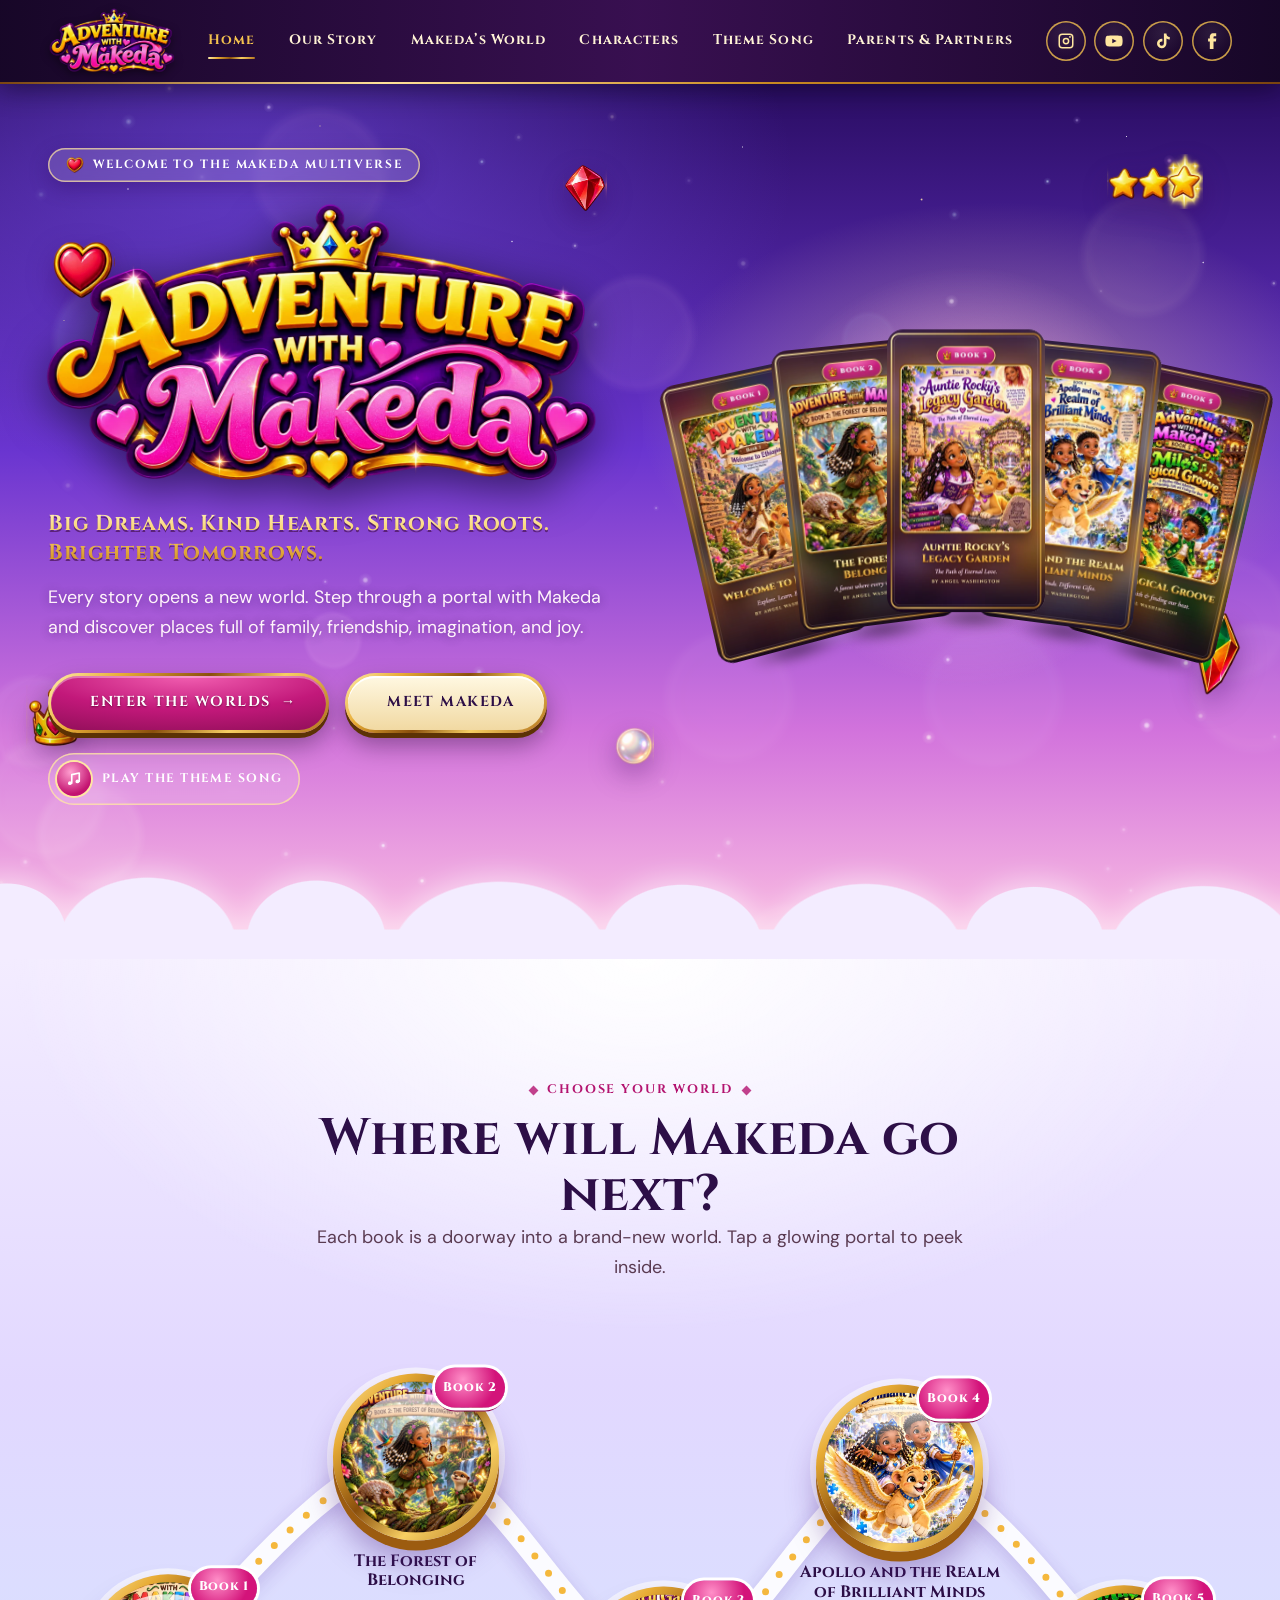
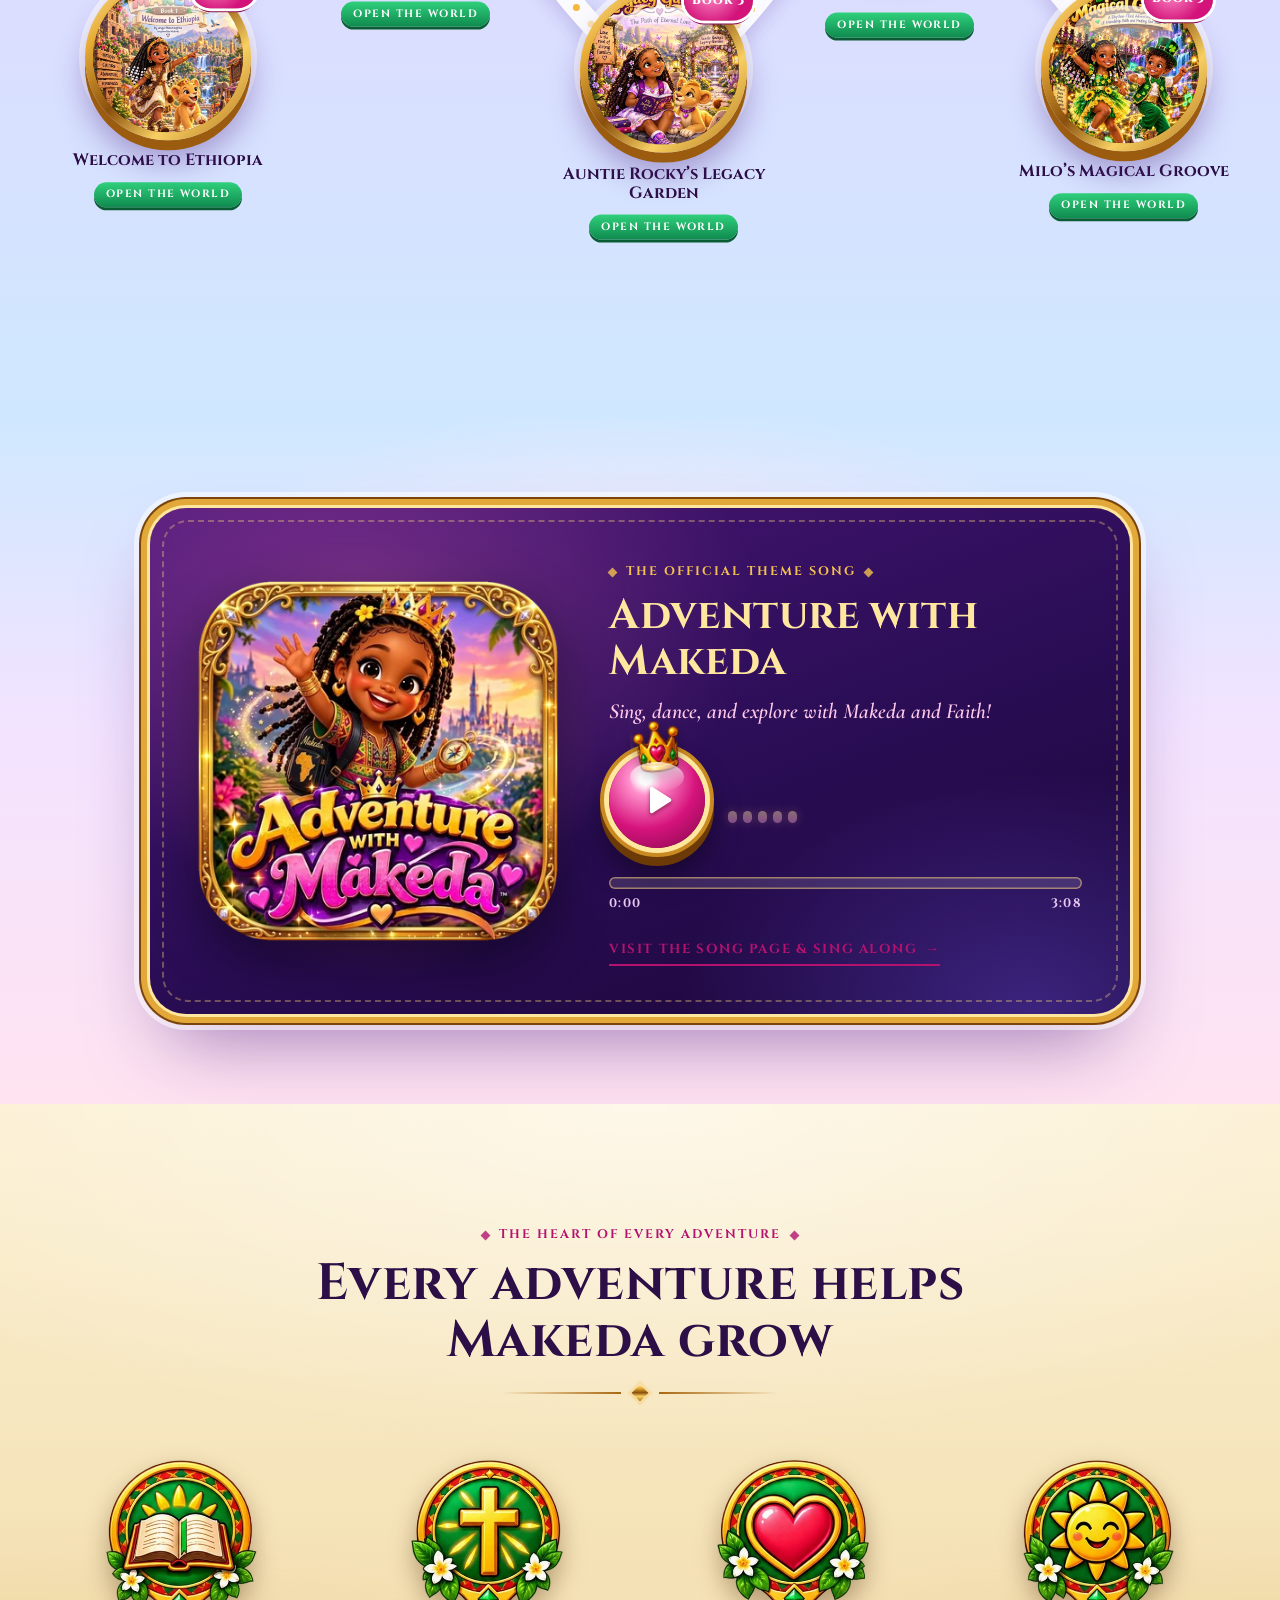
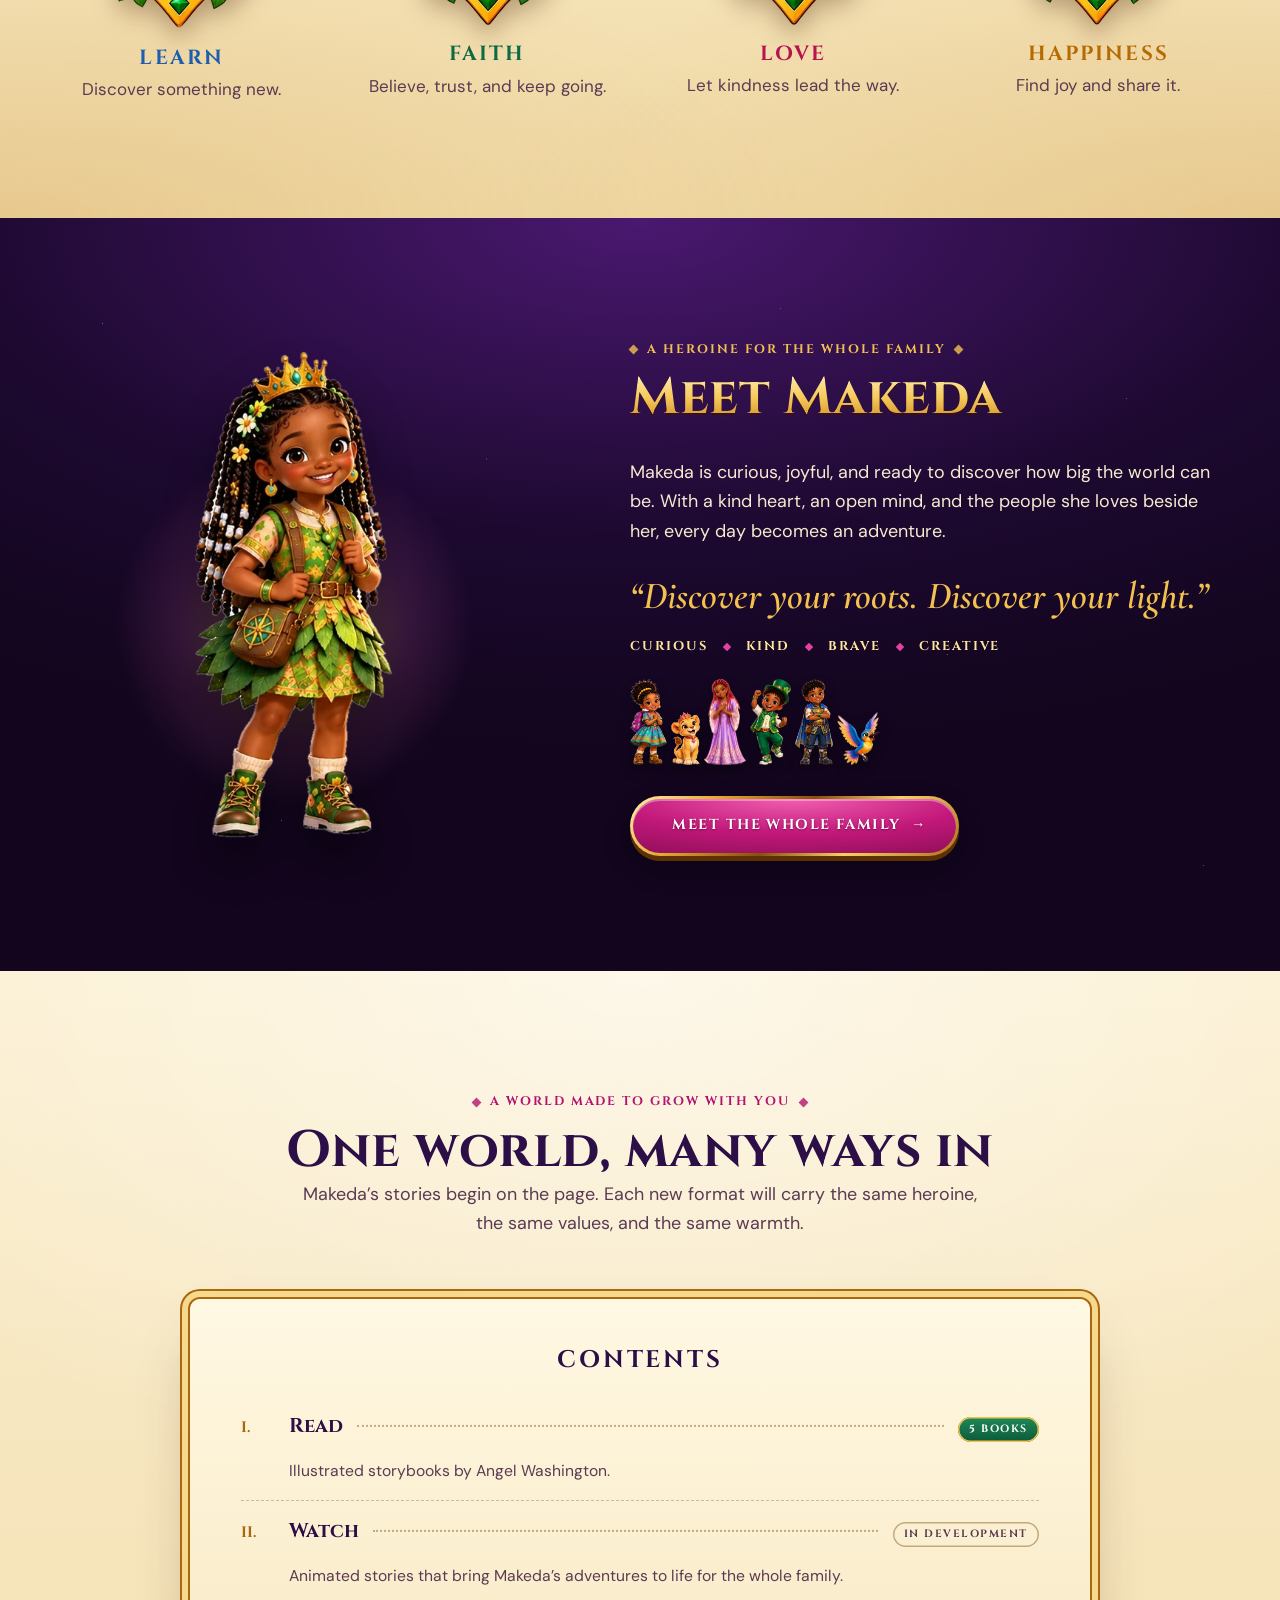
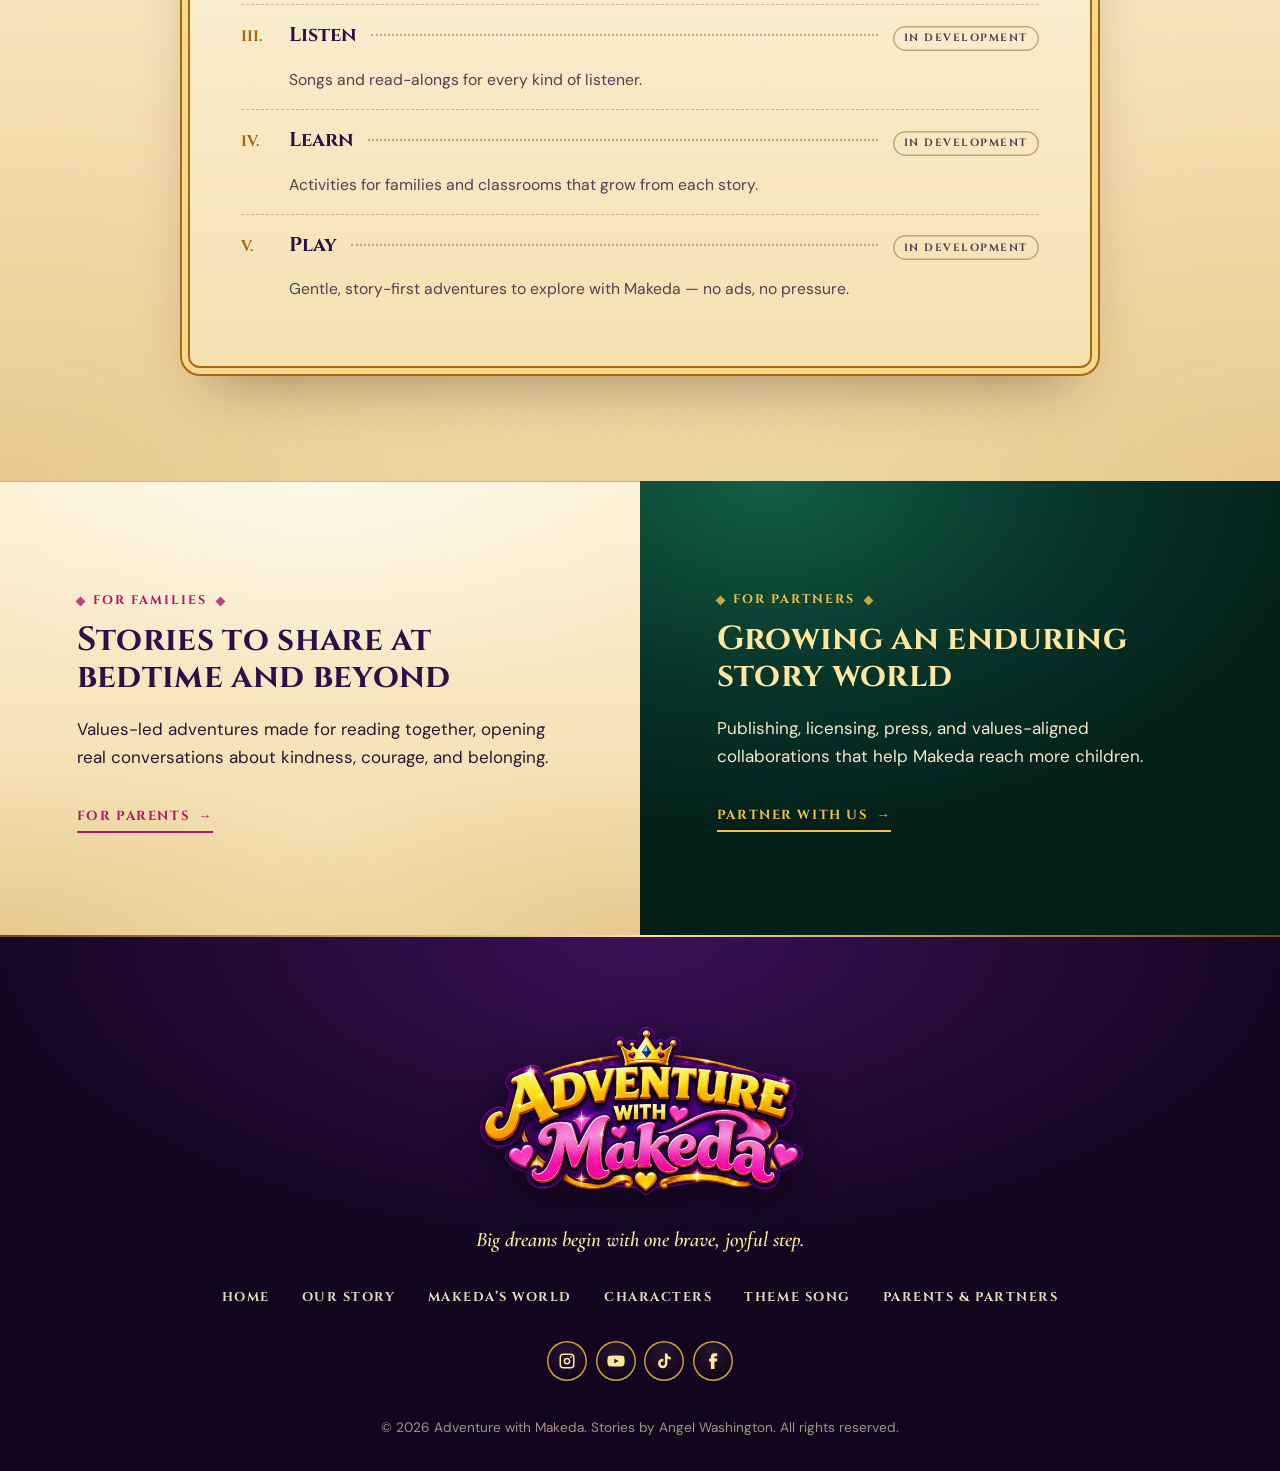
==== commit d2e854b7: "Characters: clean cutout edges; on-brand gold stage, nameplates, jewel cards Co-Authored-By: Claude " ====
--- a/index.html
+++ b/index.html
@@ -18,7 +18,7 @@
 <link rel="preconnect" href="https://fonts.gstatic.com" crossorigin>
 <link rel="stylesheet" href="https://fonts.googleapis.com/css2?family=Cinzel:wght@600;700;800&amp;family=Cormorant+Garamond:ital,wght@0,500;0,600;1,600;1,700&amp;family=DM+Sans:wght@400;500;700&amp;display=swap">
 <link rel="preload" as="image" href="assets/logo-1200.webp" fetchpriority="high">
-<link rel="stylesheet" href="styles.css?v=a553c166">
+<link rel="stylesheet" href="styles.css?v=ef1f42a5">
 <script>document.documentElement.classList.add('js')</script>
 </head>
 <body>
@@ -228,7 +228,7 @@
     <small>&copy; 2026 Adventure with Makeda. Stories by Angel Washington. All rights reserved.</small>
   </div>
 </footer>
-<script src="site.js?v=a553c166" defer></script>
-<script src="enchant.js?v=a553c166" defer></script>
+<script src="site.js?v=ef1f42a5" defer></script>
+<script src="enchant.js?v=ef1f42a5" defer></script>
 </body>
 </html>
--- a/styles.css
+++ b/styles.css
@@ -1093,3 +1093,34 @@
 .cast-stage img { height: 100%; max-height: 260px; width: auto; max-width: 100%; object-fit: contain; }
 @media (max-width: 1080px) { .cast-grid > li { flex-basis: calc((100% - clamp(1.4rem, 3vw, 2.4rem)) / 2); } }
 @media (max-width: 520px) { .cast-grid > li { flex-basis: 100%; } .cast-stage { height: 240px; } }
+
+/* ---------- characters: on-brand stage, nameplates, jewel cards ---------- */
+.lineup-section { background: radial-gradient(60% 50% at 50% 70%, rgba(255, 200, 120, .22), transparent 70%), radial-gradient(90% 70% at 50% 0%, #4a1870 0%, var(--plum-900) 60%, var(--plum-950) 100%); }
+.lineup-section .section-head h2 { color: var(--gold-hi); }
+.lineup-section .lede { color: #e5d3b5; }
+.lineup { padding-bottom: 40px; }
+.lineup::before { /* gold stage */
+  bottom: 44px; height: 46px; border-radius: 50%; filter: none;
+  background: radial-gradient(50% 50% at 50% 40%, #ffe7a0 0%, #e8ac35 45%, #8a4f0c 80%, transparent 82%);
+  box-shadow: 0 0 60px rgba(255, 200, 110, .45); opacity: .9; }
+.lineup::after { /* spotlight cone */
+  content: ""; position: absolute; left: 10%; right: 10%; top: -40px; bottom: 60px; z-index: 0; pointer-events: none;
+  background: radial-gradient(50% 60% at 50% 100%, rgba(255, 236, 180, .22), transparent 70%); }
+.actor a img { filter: drop-shadow(0 18px 14px rgba(0, 0, 0, .5)); }
+@media (hover: hover) { .actor a:hover img { filter: drop-shadow(0 26px 20px rgba(0, 0, 0, .55)) drop-shadow(0 0 26px color-mix(in srgb, var(--c) 60%, transparent)); } }
+.nameplate { display: inline-grid; place-items: center; margin-top: 14px; padding: 6px 14px 4px; border-radius: 999px; position: relative; z-index: 2;
+  background: linear-gradient(180deg, #fffaf0, #f6e2b6); box-shadow: 0 0 0 2px #fff, 0 0 0 5px color-mix(in srgb, var(--c) 60%, #e2a83a), 0 10px 18px rgba(0, 0, 0, .35); }
+.nameplate img { width: clamp(84px, 8.5vw, 128px); height: auto; }
+.actor-label { display: none; }
+
+.cast-card { color: #f6ead0;
+  background: radial-gradient(90% 60% at 50% 30%, color-mix(in srgb, var(--c) 42%, #2a0d55) 0%, #2a0d55 60%, #1a0636 100%);
+  box-shadow: 0 0 0 3px #ffe7a0, 0 0 0 8px #e2a83a, 0 0 0 10px #7a440c, 0 30px 50px -16px rgba(60, 20, 0, .55); }
+.cast-card .role { color: #ffd0ec; }
+.cast-card .bio { color: #eadcf0; }
+.cast-card .nameplate { margin: 1rem 0 .6rem; }
+.cast-card .nameplate img { width: 150px; }
+.cast-glow { background: radial-gradient(circle, color-mix(in srgb, var(--c, #f5c451) 70%, #fff 10%), transparent 66%); opacity: .75; }
+.cast-stage img { filter: drop-shadow(0 16px 14px rgba(0, 0, 0, .5)); }
+.cast-stage::after { content: ""; position: absolute; left: 50%; bottom: -6px; width: 150px; height: 18px; transform: translateX(-50%); border-radius: 50%; background: radial-gradient(50% 50%, rgba(255, 215, 120, .7), transparent 75%); }
+@media (max-width: 860px) { .nameplate img { width: 88px; } .lineup::after { display: none; } }
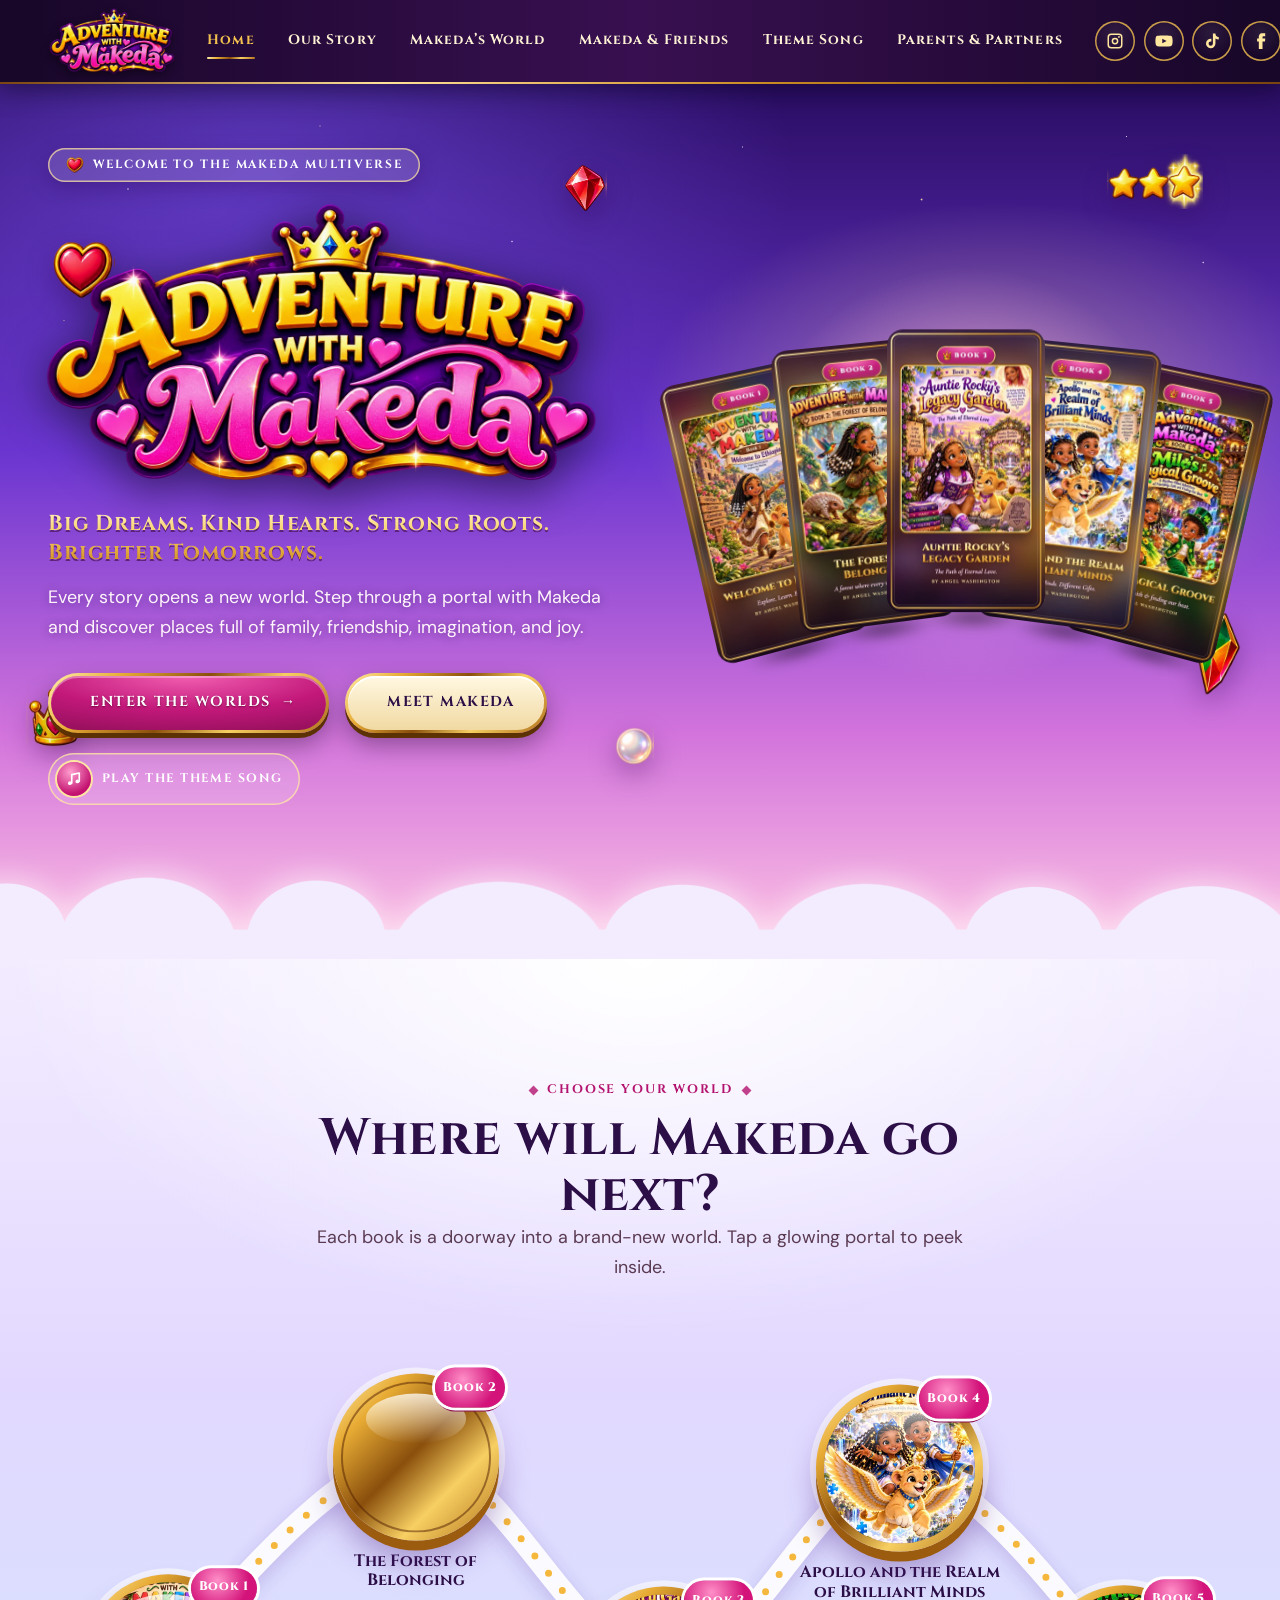
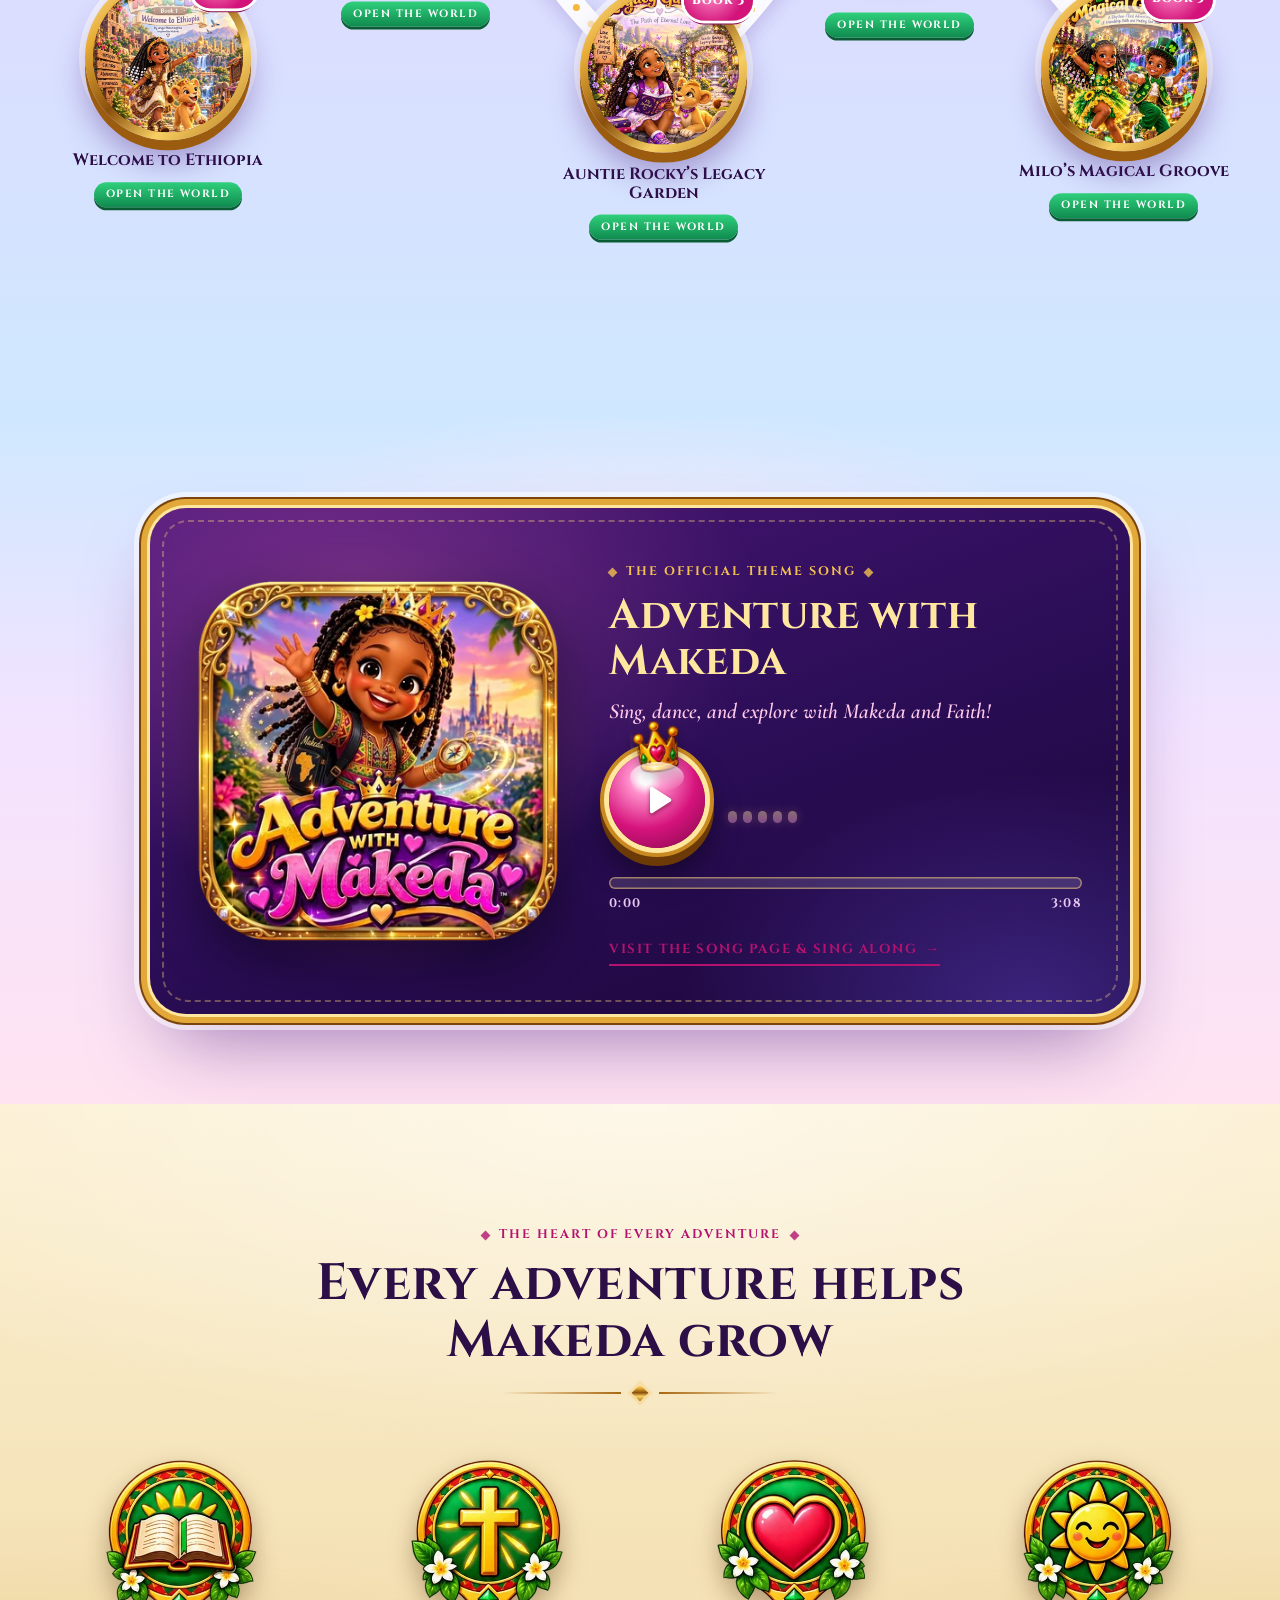
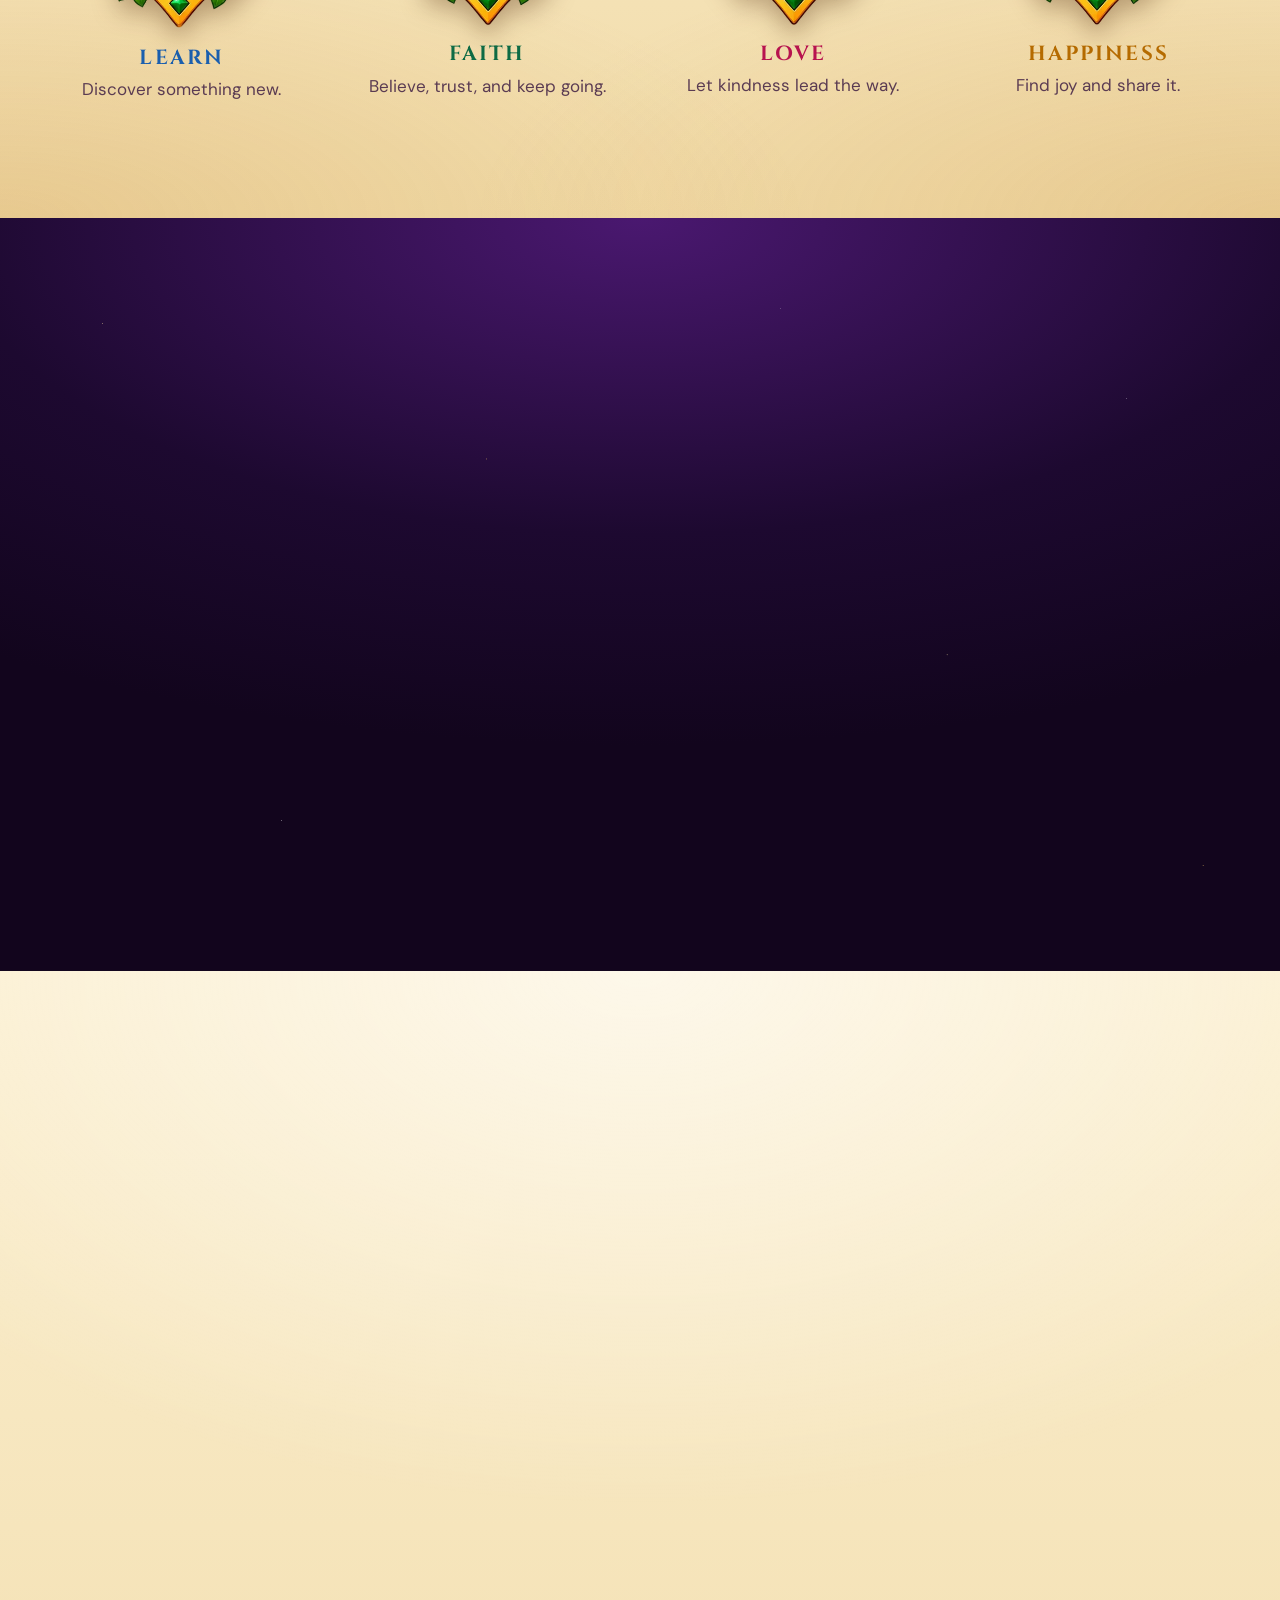
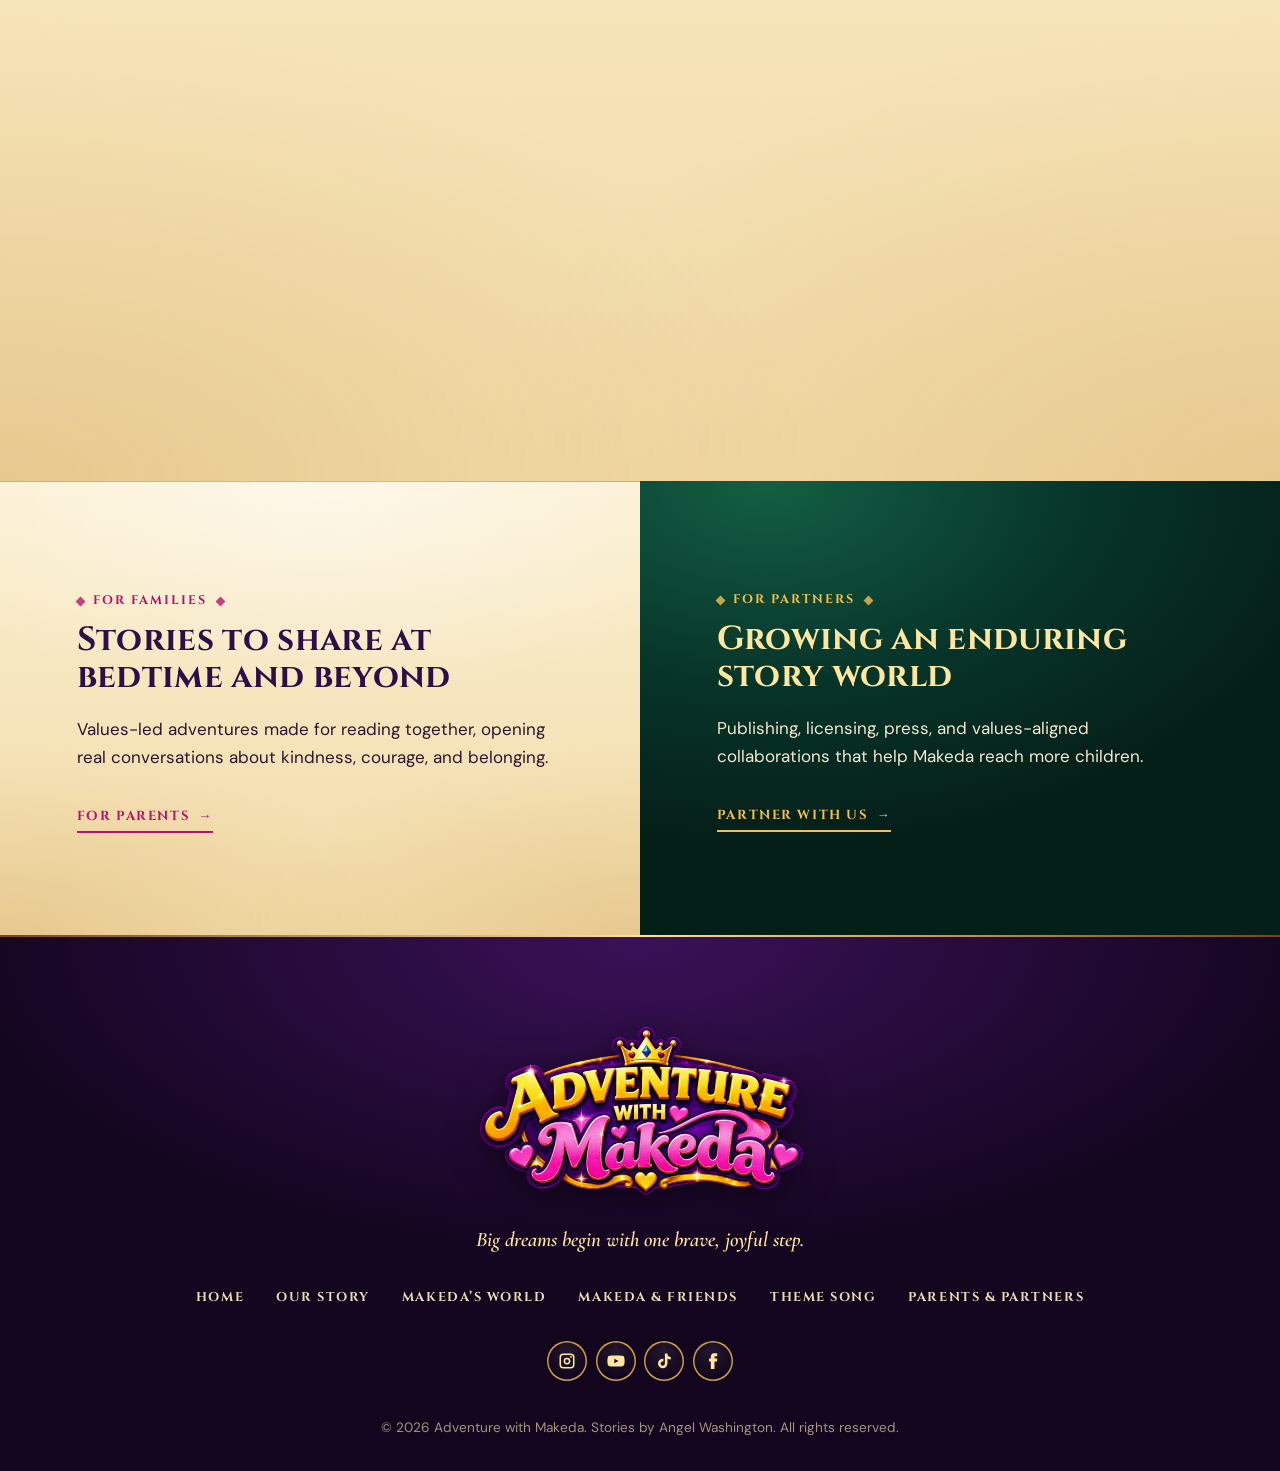
==== commit 265b160a: "Rebrand Characters as Makeda & Friends: cards only, no redundant hero Co-Authored-By: Claude Opus 5." ====
--- a/index.html
+++ b/index.html
@@ -18,7 +18,7 @@
 <link rel="preconnect" href="https://fonts.gstatic.com" crossorigin>
 <link rel="stylesheet" href="https://fonts.googleapis.com/css2?family=Cinzel:wght@600;700;800&amp;family=Cormorant+Garamond:ital,wght@0,500;0,600;1,600;1,700&amp;family=DM+Sans:wght@400;500;700&amp;display=swap">
 <link rel="preload" as="image" href="assets/logo-1200.webp" fetchpriority="high">
-<link rel="stylesheet" href="styles.css?v=ef1f42a5">
+<link rel="stylesheet" href="styles.css?v=2ea5c3f3">
 <script>document.documentElement.classList.add('js')</script>
 </head>
 <body>
@@ -32,7 +32,7 @@
       <span class="bars" aria-hidden="true"><i></i><i></i><i></i></span><span class="label">Menu</span>
     </button>
     <nav class="primary-nav" id="primary-nav" aria-label="Main">
-      <ul><li><a href="index.html" aria-current="page">Home</a></li><li><a href="story.html">Our Story</a></li><li><a href="world.html">Makeda&rsquo;s World</a></li><li><a href="characters.html">Characters</a></li><li><a href="song.html">Theme Song</a></li><li><a href="parents.html">Parents &amp; Partners</a></li></ul>
+      <ul><li><a href="index.html" aria-current="page">Home</a></li><li><a href="story.html">Our Story</a></li><li><a href="world.html">Makeda&rsquo;s World</a></li><li><a href="characters.html">Makeda &amp; Friends</a></li><li><a href="song.html">Theme Song</a></li><li><a href="parents.html">Parents &amp; Partners</a></li></ul>
       <ul class="social" aria-label="Follow Makeda"><li><a href="https://www.instagram.com/" target="_blank" rel="noopener" aria-label="Adventure with Makeda on Instagram"><svg viewBox="0 0 24 24" aria-hidden="true" focusable="false"><path d="M7 2h10a5 5 0 0 1 5 5v10a5 5 0 0 1-5 5H7a5 5 0 0 1-5-5V7a5 5 0 0 1 5-5zm0 2a3 3 0 0 0-3 3v10a3 3 0 0 0 3 3h10a3 3 0 0 0 3-3V7a3 3 0 0 0-3-3H7zm5 3.5a4.5 4.5 0 1 1 0 9 4.5 4.5 0 0 1 0-9zm0 2a2.5 2.5 0 1 0 0 5 2.5 2.5 0 0 0 0-5zm5.3-4.1a1.2 1.2 0 1 1 0 2.4 1.2 1.2 0 0 1 0-2.4z"/></svg></a></li><li><a href="https://www.youtube.com/" target="_blank" rel="noopener" aria-label="Adventure with Makeda on YouTube"><svg viewBox="0 0 24 24" aria-hidden="true" focusable="false"><path d="M23 7.2a3 3 0 0 0-2.1-2.1C19 4.6 12 4.6 12 4.6s-7 0-8.9.5A3 3 0 0 0 1 7.2 31 31 0 0 0 .5 12a31 31 0 0 0 .5 4.8 3 3 0 0 0 2.1 2.1c1.9.5 8.9.5 8.9.5s7 0 8.9-.5a3 3 0 0 0 2.1-2.1 31 31 0 0 0 .5-4.8 31 31 0 0 0-.5-4.8zM9.7 15.1V8.9l5.8 3.1-5.8 3.1z"/></svg></a></li><li><a href="https://www.tiktok.com/" target="_blank" rel="noopener" aria-label="Adventure with Makeda on TikTok"><svg viewBox="0 0 24 24" aria-hidden="true" focusable="false"><path d="M16.6 2h-3.4v13.4a2.9 2.9 0 1 1-2.9-2.9c.3 0 .6 0 .9.1V9.1a6.3 6.3 0 1 0 5.4 6.3V8.6a8 8 0 0 0 4.4 1.3V6.5a4.5 4.5 0 0 1-4.4-4.5z"/></svg></a></li><li><a href="https://www.facebook.com/" target="_blank" rel="noopener" aria-label="Adventure with Makeda on Facebook"><svg viewBox="0 0 24 24" aria-hidden="true" focusable="false"><path d="M14 8.5V6.6c0-.9.6-1.1 1-1.1h2.6V1.6L14 1.5c-4 0-4.9 3-4.9 4.9v2.1H6.8v4h2.3v10h4.9v-10h3.3l.4-4H14z"/></svg></a></li></ul>
     </nav>
     <ul class="social" aria-label="Follow Adventure with Makeda"><li><a href="https://www.instagram.com/" target="_blank" rel="noopener" aria-label="Adventure with Makeda on Instagram"><svg viewBox="0 0 24 24" aria-hidden="true" focusable="false"><path d="M7 2h10a5 5 0 0 1 5 5v10a5 5 0 0 1-5 5H7a5 5 0 0 1-5-5V7a5 5 0 0 1 5-5zm0 2a3 3 0 0 0-3 3v10a3 3 0 0 0 3 3h10a3 3 0 0 0 3-3V7a3 3 0 0 0-3-3H7zm5 3.5a4.5 4.5 0 1 1 0 9 4.5 4.5 0 0 1 0-9zm0 2a2.5 2.5 0 1 0 0 5 2.5 2.5 0 0 0 0-5zm5.3-4.1a1.2 1.2 0 1 1 0 2.4 1.2 1.2 0 0 1 0-2.4z"/></svg></a></li><li><a href="https://www.youtube.com/" target="_blank" rel="noopener" aria-label="Adventure with Makeda on YouTube"><svg viewBox="0 0 24 24" aria-hidden="true" focusable="false"><path d="M23 7.2a3 3 0 0 0-2.1-2.1C19 4.6 12 4.6 12 4.6s-7 0-8.9.5A3 3 0 0 0 1 7.2 31 31 0 0 0 .5 12a31 31 0 0 0 .5 4.8 3 3 0 0 0 2.1 2.1c1.9.5 8.9.5 8.9.5s7 0 8.9-.5a3 3 0 0 0 2.1-2.1 31 31 0 0 0 .5-4.8 31 31 0 0 0-.5-4.8zM9.7 15.1V8.9l5.8 3.1-5.8 3.1z"/></svg></a></li><li><a href="https://www.tiktok.com/" target="_blank" rel="noopener" aria-label="Adventure with Makeda on TikTok"><svg viewBox="0 0 24 24" aria-hidden="true" focusable="false"><path d="M16.6 2h-3.4v13.4a2.9 2.9 0 1 1-2.9-2.9c.3 0 .6 0 .9.1V9.1a6.3 6.3 0 1 0 5.4 6.3V8.6a8 8 0 0 0 4.4 1.3V6.5a4.5 4.5 0 0 1-4.4-4.5z"/></svg></a></li><li><a href="https://www.facebook.com/" target="_blank" rel="noopener" aria-label="Adventure with Makeda on Facebook"><svg viewBox="0 0 24 24" aria-hidden="true" focusable="false"><path d="M14 8.5V6.6c0-.9.6-1.1 1-1.1h2.6V1.6L14 1.5c-4 0-4.9 3-4.9 4.9v2.1H6.8v4h2.3v10h4.9v-10h3.3l.4-4H14z"/></svg></a></li></ul>
@@ -223,12 +223,12 @@
       <img src="assets/logo-720.webp" srcset="assets/logo-360.webp 360w, assets/logo-720.webp 720w, assets/logo-1200.webp 1200w" sizes="330px" width="330" height="171" alt="" loading="lazy" decoding="async">
     </a>
     <p class="foot-tag">Big dreams begin with one brave, joyful step.</p>
-    <nav class="foot-nav" aria-label="Footer"><ul><li><a href="index.html">Home</a></li><li><a href="story.html">Our Story</a></li><li><a href="world.html">Makeda&rsquo;s World</a></li><li><a href="characters.html">Characters</a></li><li><a href="song.html">Theme Song</a></li><li><a href="parents.html">Parents &amp; Partners</a></li></ul></nav>
+    <nav class="foot-nav" aria-label="Footer"><ul><li><a href="index.html">Home</a></li><li><a href="story.html">Our Story</a></li><li><a href="world.html">Makeda&rsquo;s World</a></li><li><a href="characters.html">Makeda &amp; Friends</a></li><li><a href="song.html">Theme Song</a></li><li><a href="parents.html">Parents &amp; Partners</a></li></ul></nav>
     <ul class="social" aria-label="Follow Adventure with Makeda"><li><a href="https://www.instagram.com/" target="_blank" rel="noopener" aria-label="Adventure with Makeda on Instagram"><svg viewBox="0 0 24 24" aria-hidden="true" focusable="false"><path d="M7 2h10a5 5 0 0 1 5 5v10a5 5 0 0 1-5 5H7a5 5 0 0 1-5-5V7a5 5 0 0 1 5-5zm0 2a3 3 0 0 0-3 3v10a3 3 0 0 0 3 3h10a3 3 0 0 0 3-3V7a3 3 0 0 0-3-3H7zm5 3.5a4.5 4.5 0 1 1 0 9 4.5 4.5 0 0 1 0-9zm0 2a2.5 2.5 0 1 0 0 5 2.5 2.5 0 0 0 0-5zm5.3-4.1a1.2 1.2 0 1 1 0 2.4 1.2 1.2 0 0 1 0-2.4z"/></svg></a></li><li><a href="https://www.youtube.com/" target="_blank" rel="noopener" aria-label="Adventure with Makeda on YouTube"><svg viewBox="0 0 24 24" aria-hidden="true" focusable="false"><path d="M23 7.2a3 3 0 0 0-2.1-2.1C19 4.6 12 4.6 12 4.6s-7 0-8.9.5A3 3 0 0 0 1 7.2 31 31 0 0 0 .5 12a31 31 0 0 0 .5 4.8 3 3 0 0 0 2.1 2.1c1.9.5 8.9.5 8.9.5s7 0 8.9-.5a3 3 0 0 0 2.1-2.1 31 31 0 0 0 .5-4.8 31 31 0 0 0-.5-4.8zM9.7 15.1V8.9l5.8 3.1-5.8 3.1z"/></svg></a></li><li><a href="https://www.tiktok.com/" target="_blank" rel="noopener" aria-label="Adventure with Makeda on TikTok"><svg viewBox="0 0 24 24" aria-hidden="true" focusable="false"><path d="M16.6 2h-3.4v13.4a2.9 2.9 0 1 1-2.9-2.9c.3 0 .6 0 .9.1V9.1a6.3 6.3 0 1 0 5.4 6.3V8.6a8 8 0 0 0 4.4 1.3V6.5a4.5 4.5 0 0 1-4.4-4.5z"/></svg></a></li><li><a href="https://www.facebook.com/" target="_blank" rel="noopener" aria-label="Adventure with Makeda on Facebook"><svg viewBox="0 0 24 24" aria-hidden="true" focusable="false"><path d="M14 8.5V6.6c0-.9.6-1.1 1-1.1h2.6V1.6L14 1.5c-4 0-4.9 3-4.9 4.9v2.1H6.8v4h2.3v10h4.9v-10h3.3l.4-4H14z"/></svg></a></li></ul>
     <small>&copy; 2026 Adventure with Makeda. Stories by Angel Washington. All rights reserved.</small>
   </div>
 </footer>
-<script src="site.js?v=ef1f42a5" defer></script>
-<script src="enchant.js?v=ef1f42a5" defer></script>
+<script src="site.js?v=2ea5c3f3" defer></script>
+<script src="enchant.js?v=2ea5c3f3" defer></script>
 </body>
 </html>
--- a/styles.css
+++ b/styles.css
@@ -1124,3 +1124,8 @@
 .cast-stage img { filter: drop-shadow(0 16px 14px rgba(0, 0, 0, .5)); }
 .cast-stage::after { content: ""; position: absolute; left: 50%; bottom: -6px; width: 150px; height: 18px; transform: translateX(-50%); border-radius: 50%; background: radial-gradient(50% 50%, rgba(255, 215, 120, .7), transparent 75%); }
 @media (max-width: 860px) { .nameplate img { width: 88px; } .lineup::after { display: none; } }
+
+/* ---------- Makeda & Friends page ---------- */
+.crew-page { padding-top: clamp(3rem, 6vw, 5rem); }
+.crew-head h1 { color: var(--plum-800); margin-bottom: .35em; }
+.crew-crown { width: 76px; height: auto; margin: 0 auto .6rem; filter: drop-shadow(0 8px 10px rgba(120, 60, 0, .3)); }
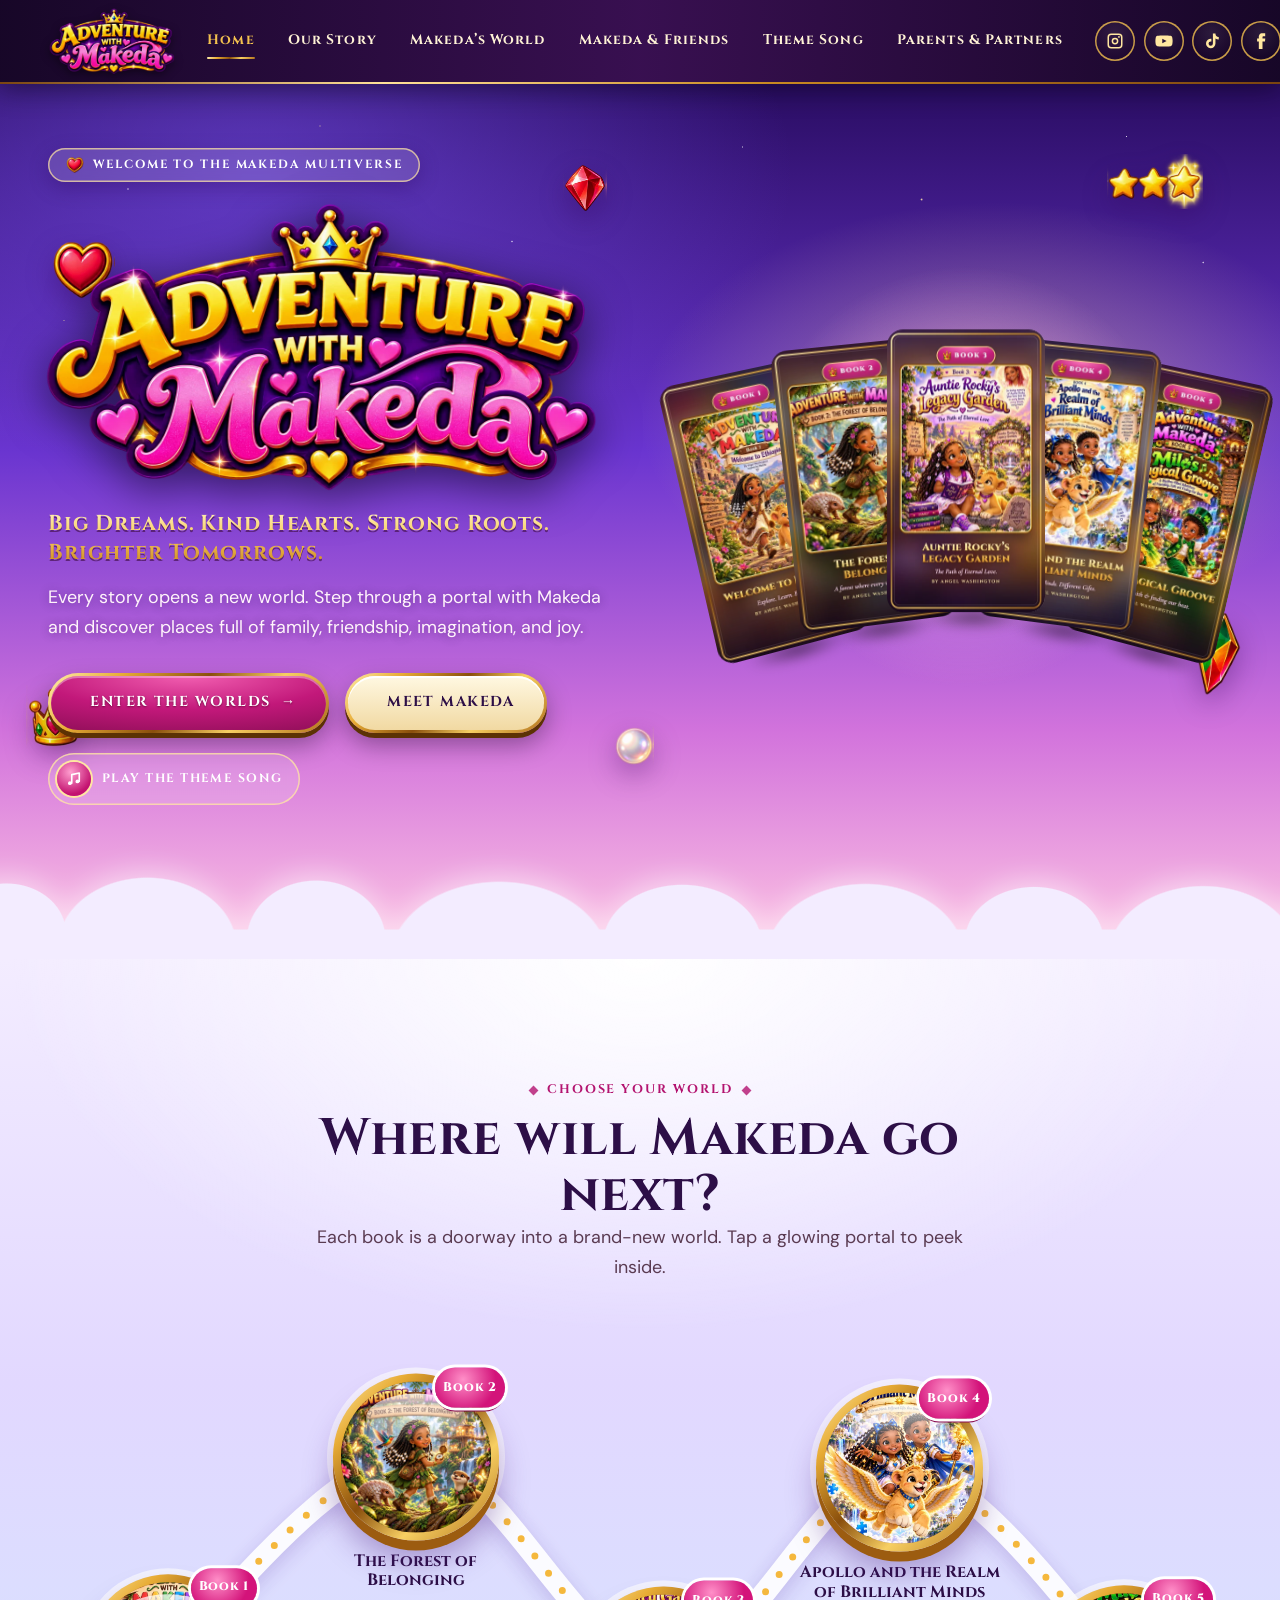
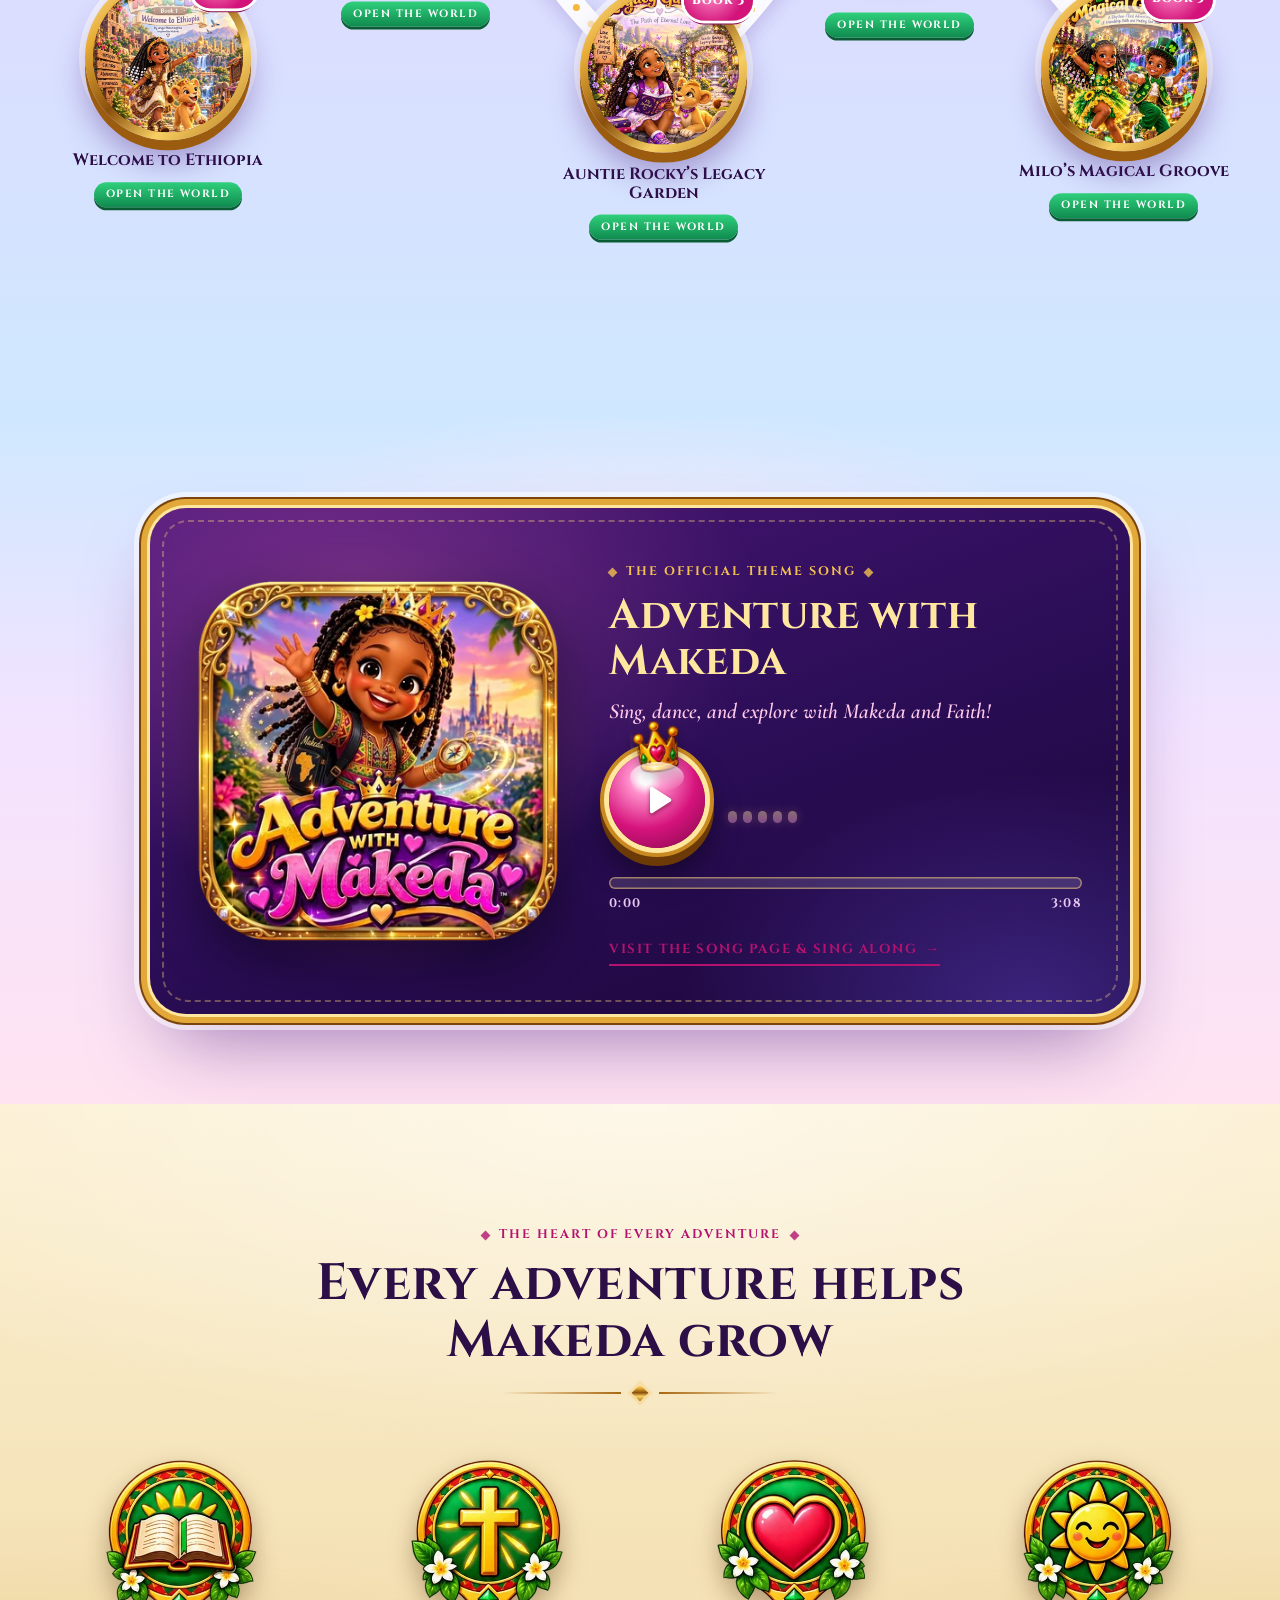
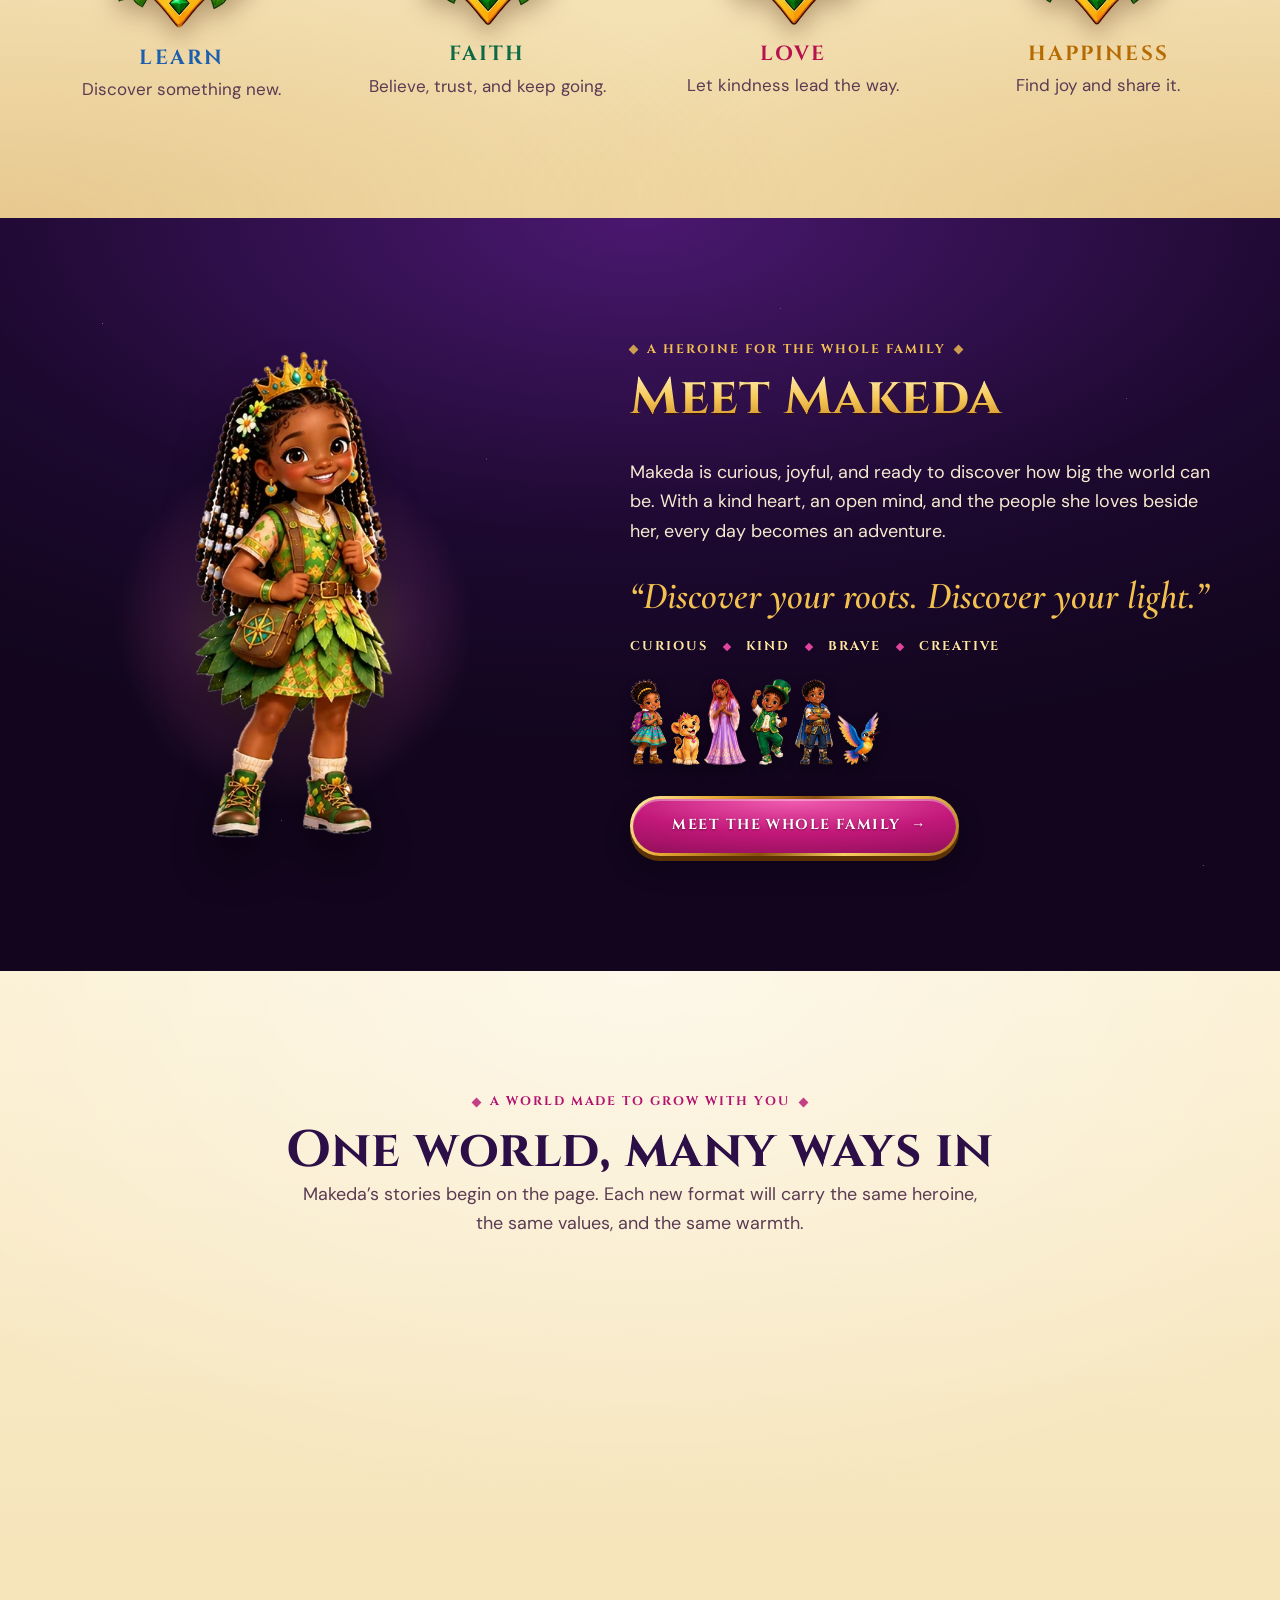
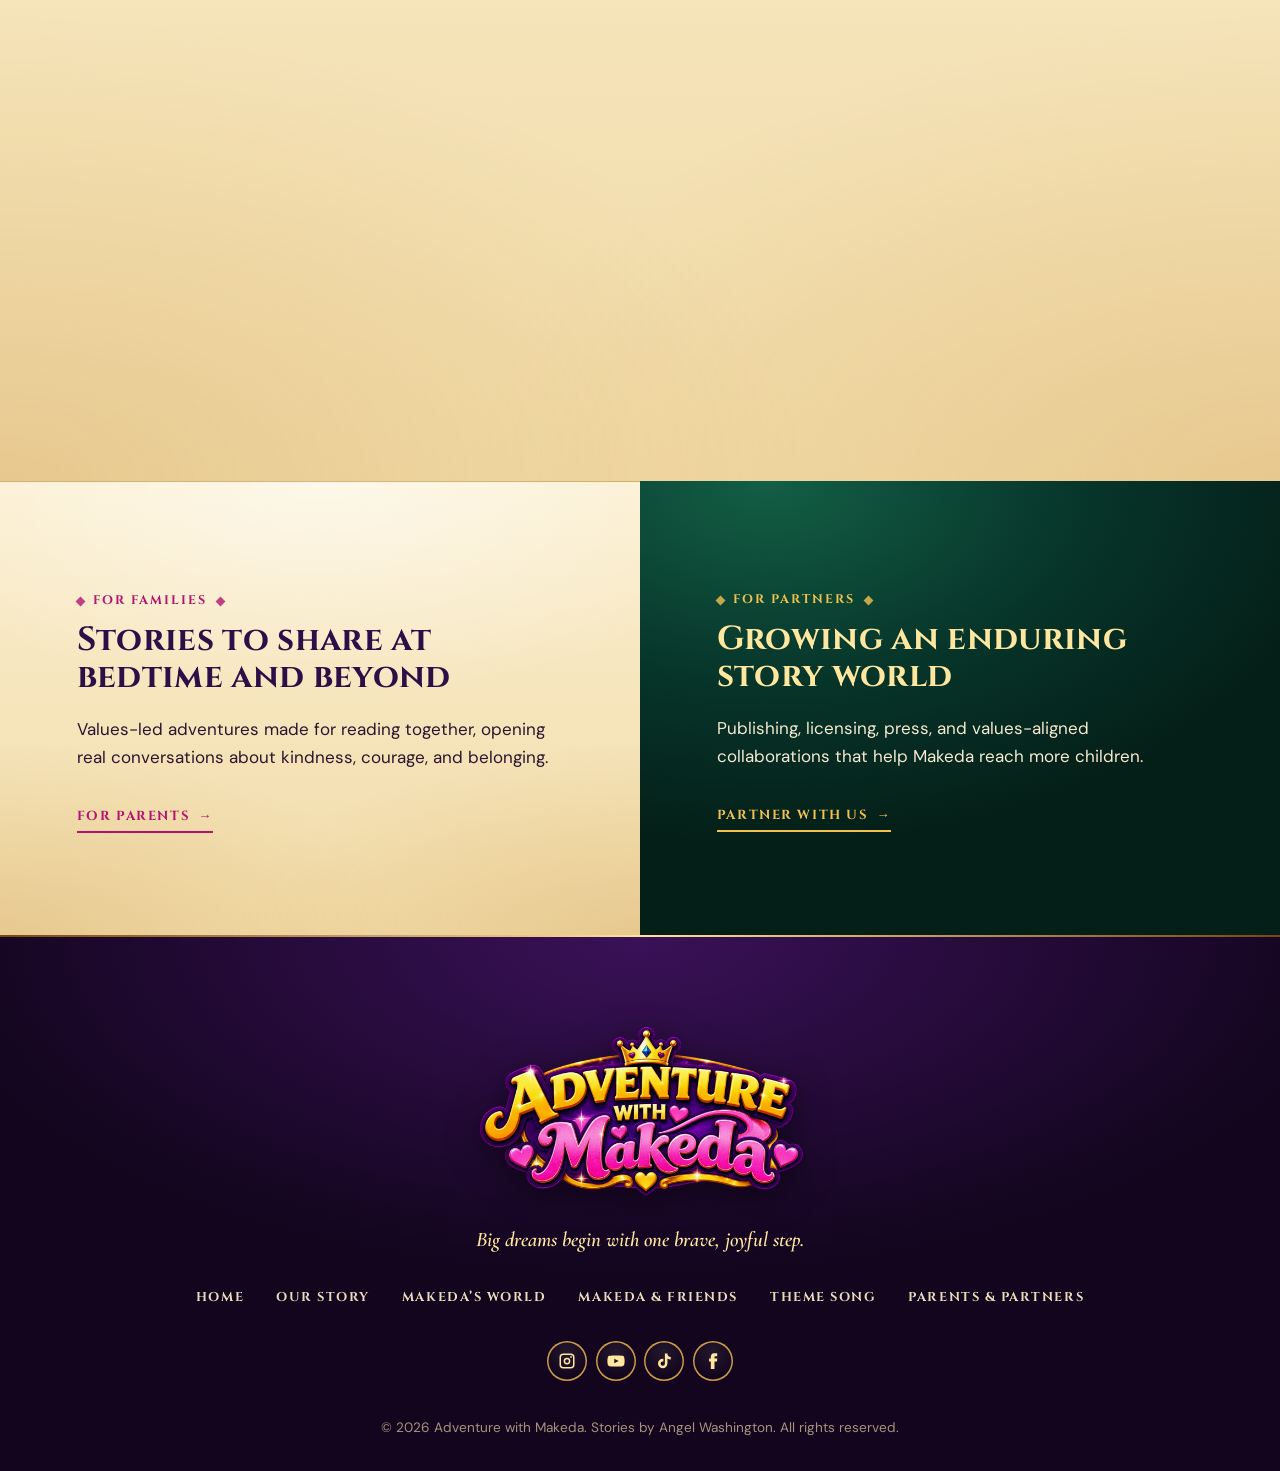
==== commit a72fc3f3: "SEO: canonical, robots meta, full OG/Twitter, JSON-LD, sitemap, robots.txt, llms.txt Generated from " ====
--- a/index.html
+++ b/index.html
@@ -4,14 +4,28 @@
 <meta charset="utf-8">
 <meta name="viewport" content="width=device-width, initial-scale=1, viewport-fit=cover">
 <title>Adventure with Makeda | The Makeda Multiverse</title>
-<meta name="description" content="Step into the Makeda Multiverse — storybook worlds of family, friendship, imagination, and joy, built on the values of Learn, Faith, Love, and Happiness.">
+<meta name="description" content="Step into the Makeda Multiverse — five storybooks by Angel Washington, a theme song, and a world of family, friendship, imagination, and joy built on Learn, Faith, Love, and Happiness.">
+<meta name="robots" content="index, follow, max-image-preview:large, max-snippet:-1, max-video-preview:-1">
+<link rel="canonical" href="https://adventurewithmakeda.com/">
+<meta name="author" content="Angel Washington">
 <meta name="theme-color" content="#2a0d63">
+<meta property="og:type" content="website">
+<meta property="og:site_name" content="Adventure with Makeda">
+<meta property="og:locale" content="en_US">
+<meta property="og:url" content="https://adventurewithmakeda.com/">
 <meta property="og:title" content="Adventure with Makeda | The Makeda Multiverse">
-<meta property="og:description" content="Step into the Makeda Multiverse — storybook worlds of family, friendship, imagination, and joy, built on the values of Learn, Faith, Love, and Happiness.">
-<meta property="og:image" content="https://adventurewithmakeda.com/assets/book4-card-v2-720.webp">
-<meta property="og:type" content="website">
+<meta property="og:description" content="Step into the Makeda Multiverse — five storybooks by Angel Washington, a theme song, and a world of family, friendship, imagination, and joy built on Learn, Faith, Love, and Happiness.">
+<meta property="og:image" content="https://adventurewithmakeda.com/assets/og-image.jpg">
+<meta property="og:image:width" content="1200">
+<meta property="og:image:height" content="630">
+<meta property="og:image:alt" content="Adventure with Makeda logo beside the five storybook covers.">
 <meta name="twitter:card" content="summary_large_image">
-<link rel="apple-touch-icon" href="assets/apple-touch-icon.png">
+<meta name="twitter:title" content="Adventure with Makeda | The Makeda Multiverse">
+<meta name="twitter:description" content="Step into the Makeda Multiverse — five storybooks by Angel Washington, a theme song, and a world of family, friendship, imagination, and joy built on Learn, Faith, Love, and Happiness.">
+<meta name="twitter:image" content="https://adventurewithmakeda.com/assets/og-image.jpg">
+<link rel="alternate" type="text/plain" href="https://adventurewithmakeda.com/llms.txt" title="LLM summary">
+<link rel="sitemap" type="application/xml" href="https://adventurewithmakeda.com/sitemap.xml">
+<script type="application/ld+json">{"@context":"https://schema.org","@graph":[{"@type":"Organization","@id":"https://adventurewithmakeda.com/#org","name":"Adventure with Makeda","url":"https://adventurewithmakeda.com/","logo":"https://adventurewithmakeda.com/assets/logo-1200.webp","image":"https://adventurewithmakeda.com/assets/og-image.jpg","description":"A family-centered children’s story world about Makeda, a curious, joyful, kind-hearted girl.","founder":{"@id":"https://adventurewithmakeda.com/#author"}},{"@type":"Person","@id":"https://adventurewithmakeda.com/#author","name":"Angel Washington","jobTitle":"Author"},{"@type":"WebSite","@id":"https://adventurewithmakeda.com/#website","url":"https://adventurewithmakeda.com/","name":"Adventure with Makeda","publisher":{"@id":"https://adventurewithmakeda.com/#org"},"inLanguage":"en"},{"@type":"BookSeries","@id":"https://adventurewithmakeda.com/#series","name":"Adventure with Makeda","author":{"@id":"https://adventurewithmakeda.com/#author"},"hasPart":[{"@type":"Book","name":"Welcome to Ethiopia","position":1,"author":{"@id":"https://adventurewithmakeda.com/#author"},"image":"https://adventurewithmakeda.com/assets/book1-card-v2-720.webp","description":"Book 1: Welcome to Ethiopia. Makeda points toward a golden city and waterfalls, walking beside Faith, her lion cub."},{"@type":"Book","name":"The Forest of Belonging","position":2,"author":{"@id":"https://adventurewithmakeda.com/#author"},"image":"https://adventurewithmakeda.com/assets/book2-card-v2-720.webp","description":"Book 2: The Forest of Belonging. Makeda walks a mossy branch with a compass, a hummingbird, a pangolin and an otter."},{"@type":"Book","name":"Auntie Rocky’s Legacy Garden","position":3,"author":{"@id":"https://adventurewithmakeda.com/#author"},"image":"https://adventurewithmakeda.com/assets/book3-card-v2-720.webp","description":"Book 3: Auntie Rocky’s Legacy Garden, The Path of Eternal Love. Makeda writes in her journal in a blooming garden with Faith."},{"@type":"Book","name":"Apollo and the Realm of Brilliant Minds","position":4,"author":{"@id":"https://adventurewithmakeda.com/#author"},"image":"https://adventurewithmakeda.com/assets/book4-card-v2-720.webp","description":"Book 4: Apollo and the Realm of Brilliant Minds. Makeda and her brother Apollo ride Faith, a winged lion cub, over floating islands."},{"@type":"Book","name":"Milo’s Magical Groove","position":5,"author":{"@id":"https://adventurewithmakeda.com/#author"},"image":"https://adventurewithmakeda.com/assets/book5-card-v2-720.webp","description":"Book 5: Milo’s Magical Groove. Makeda and her cousin Milo dance on a glowing treehouse stage full of music notes and forest friends."}]},{"@type":"BreadcrumbList","itemListElement":[{"@type":"ListItem","position":1,"name":"Home","item":"https://adventurewithmakeda.com/"}]}]}</script>
 <link rel="icon" href="favicon.png" type="image/png" sizes="64x64">
 <link rel="manifest" href="manifest.json">
 <link rel="preconnect" href="https://fonts.googleapis.com">
